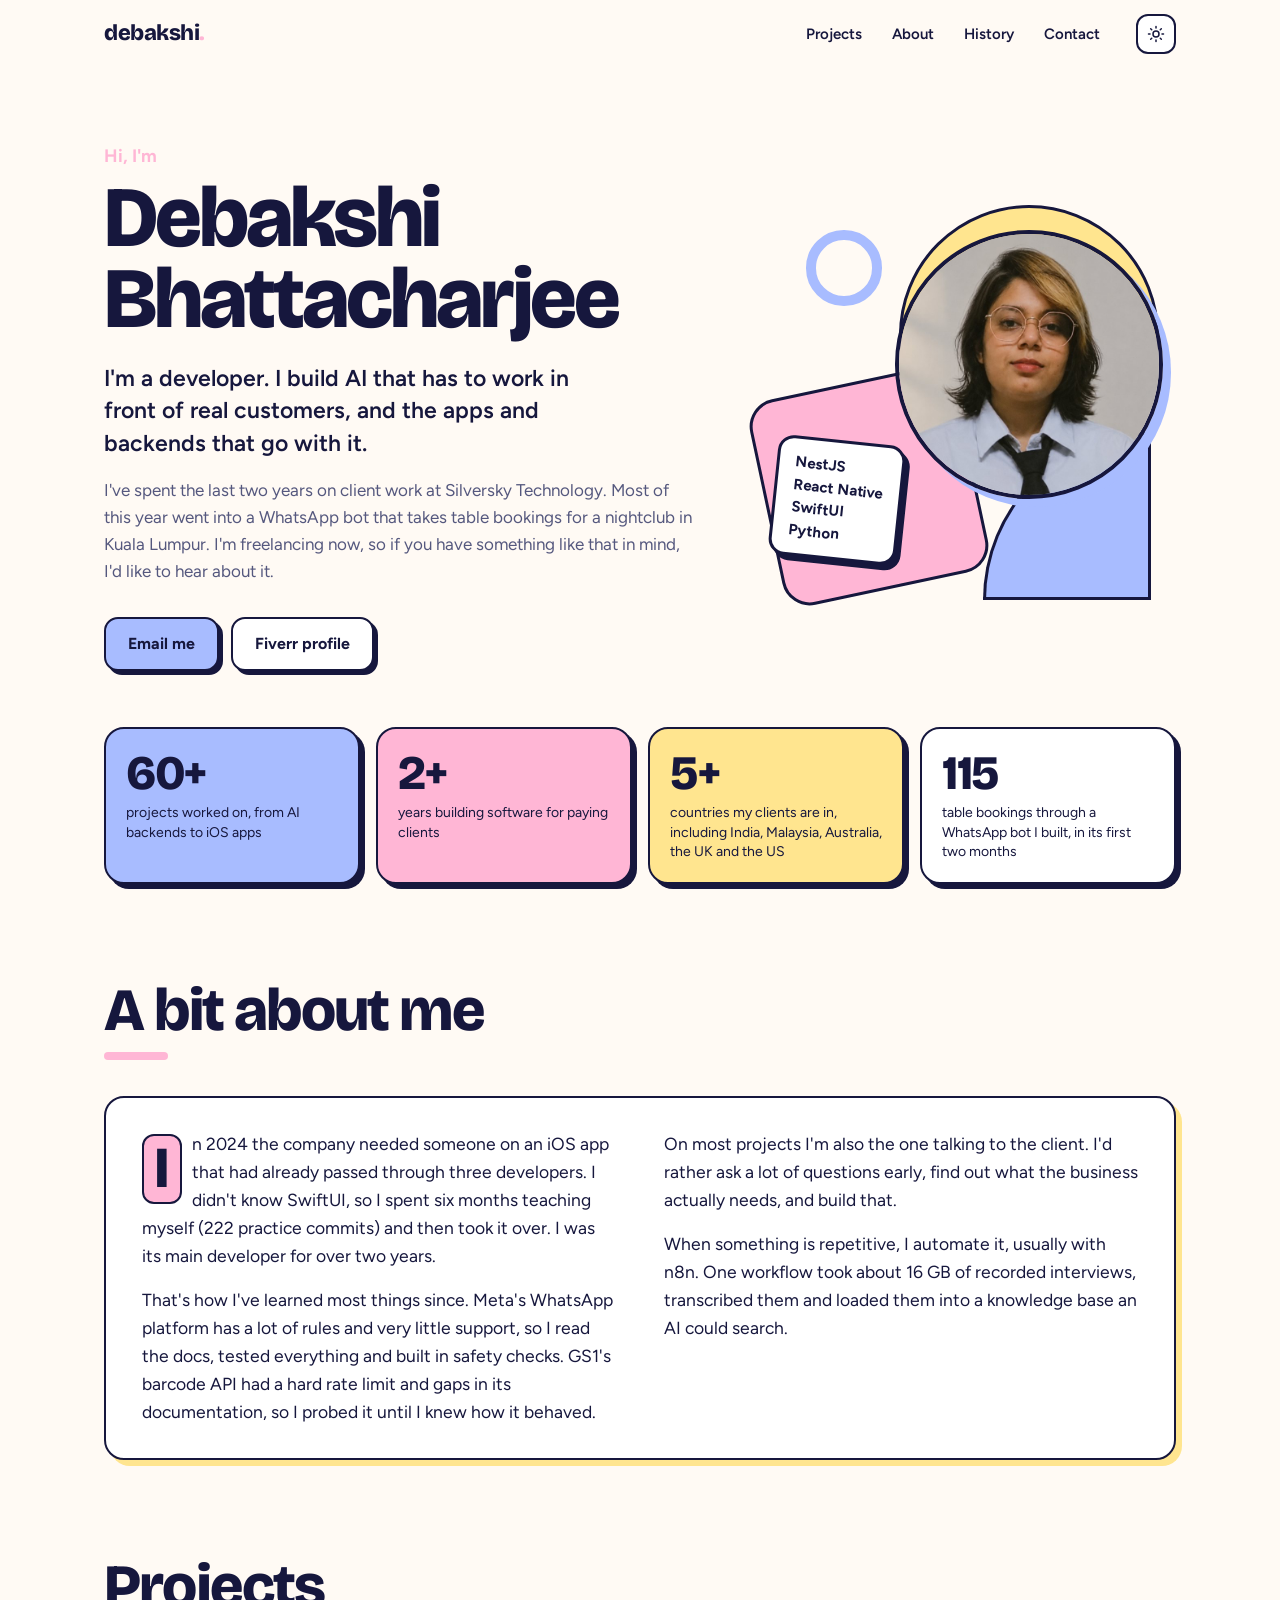
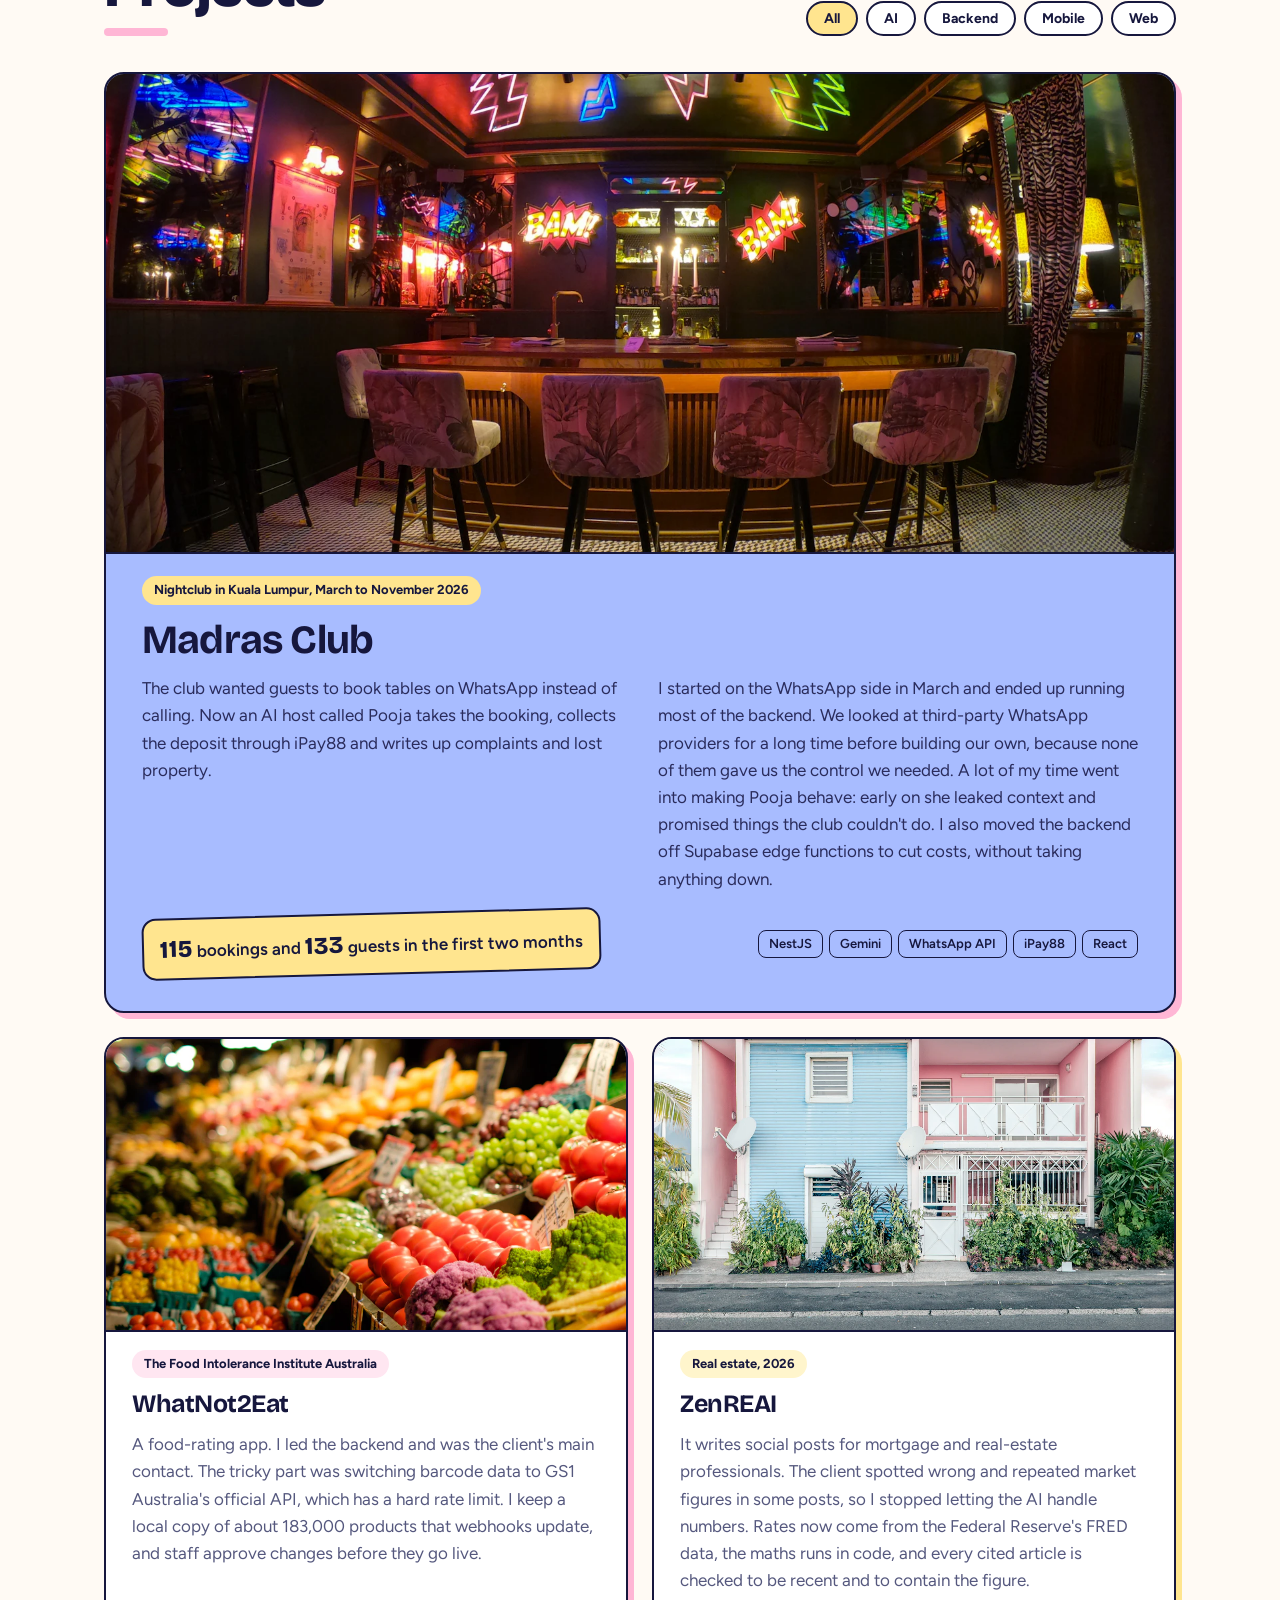
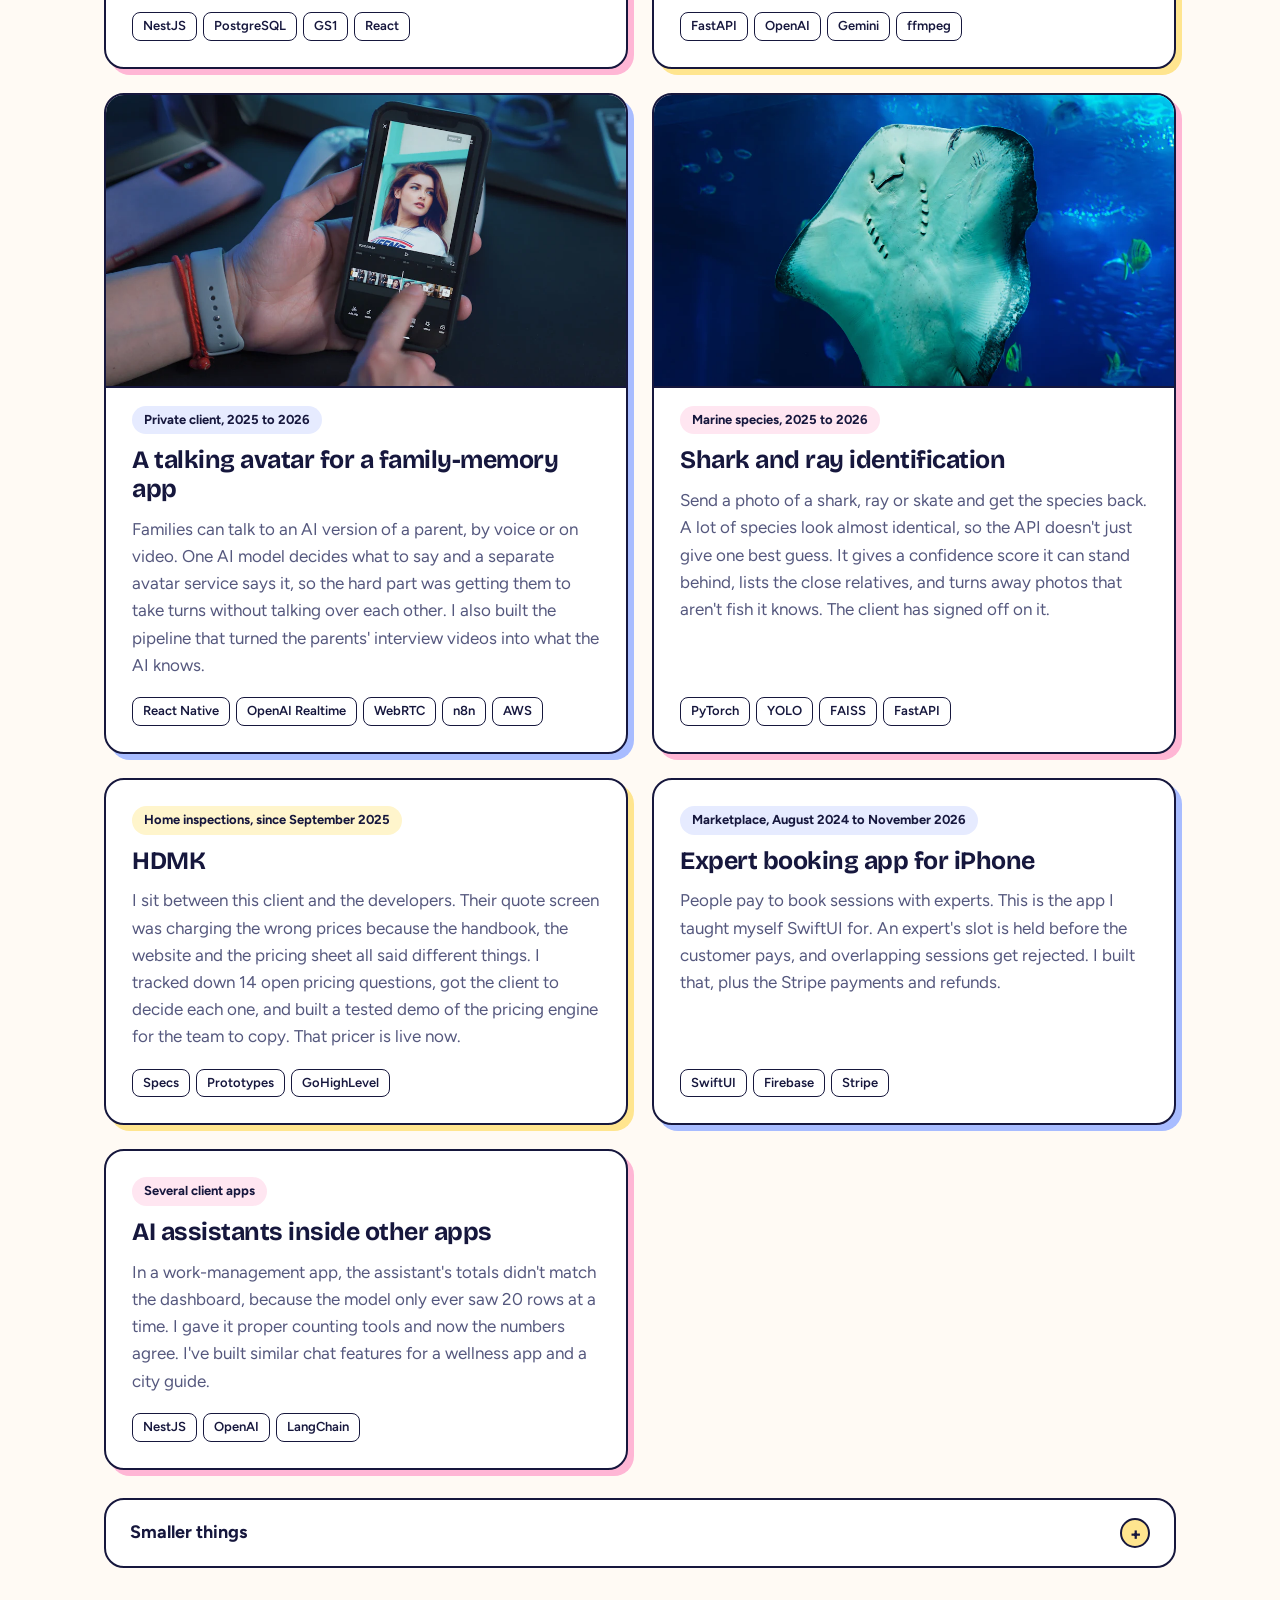
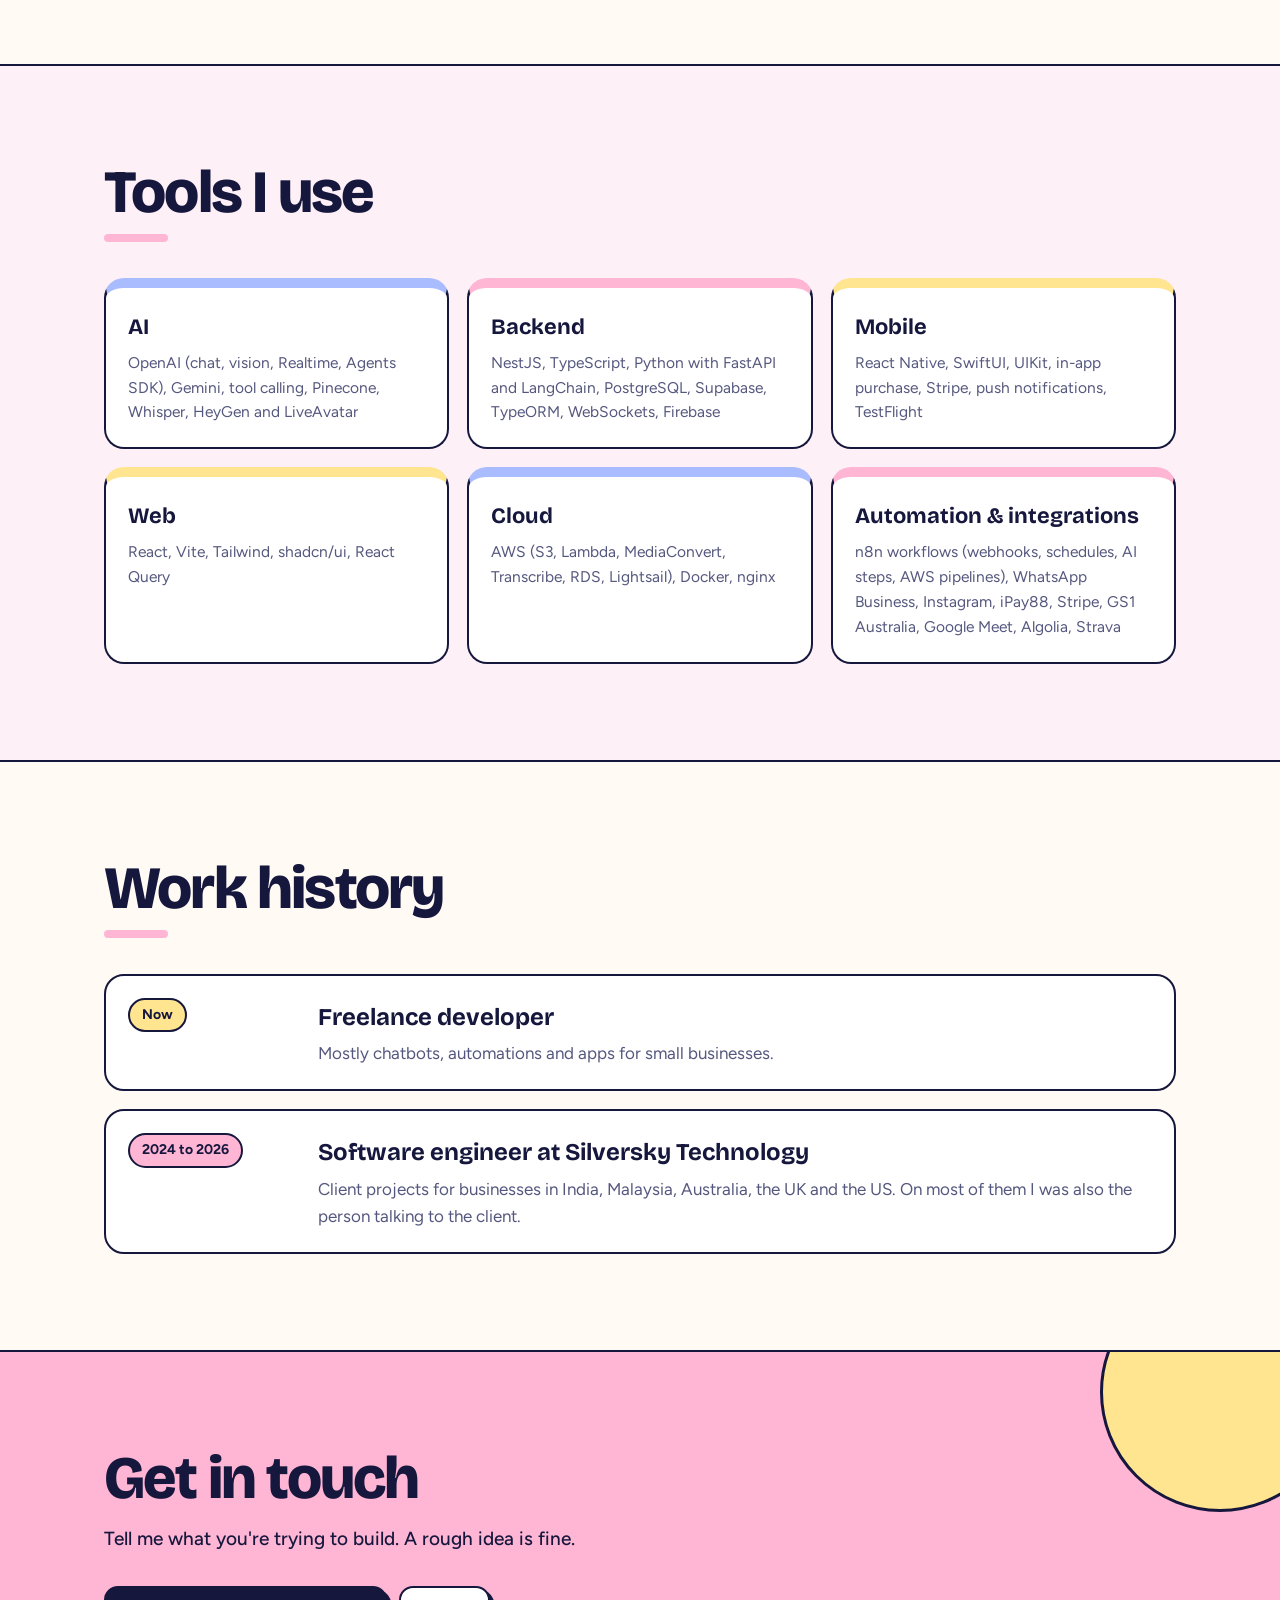
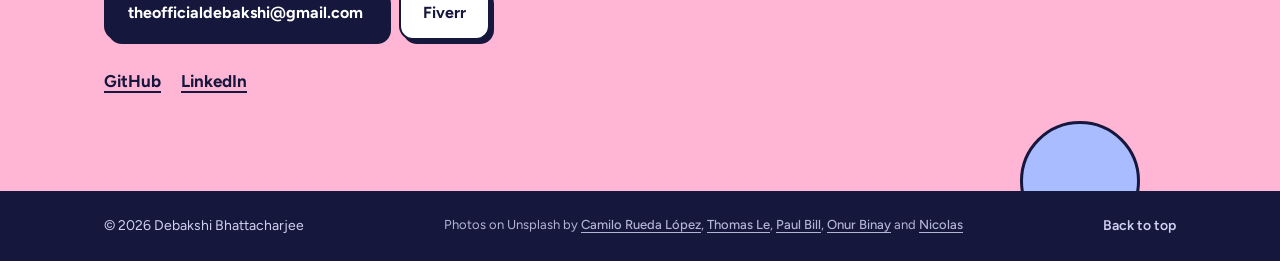
==== index.html @ 574ffa66 "60+ projects, 5+ countries, add Google Workspace migration Co-Authored-By: Claude Opus 5.5 <noreply@" ====
<!doctype html>
<html lang="en">
<head>
  <meta charset="utf-8">
  <meta name="viewport" content="width=device-width, initial-scale=1">
  <title>Debakshi Bhattacharjee</title>
  <meta name="description" content="Developer building AI that works in front of real customers, plus the apps and backends that go with it.">
  <meta property="og:title" content="Debakshi Bhattacharjee">
  <meta property="og:description" content="Developer building AI that works in front of real customers, plus the apps and backends that go with it.">
  <meta property="og:type" content="website">
  <meta name="theme-color" content="#fff8ec" media="(prefers-color-scheme: light)">
  <meta name="theme-color" content="#10122b" media="(prefers-color-scheme: dark)">
  <link rel="icon" href="favicon.svg" type="image/svg+xml">
  <link rel="icon" href="favicon-32.png" type="image/png" sizes="32x32">
  <link rel="apple-touch-icon" href="apple-touch-icon.png">
  <link rel="preconnect" href="https://fonts.googleapis.com">
  <link rel="preconnect" href="https://fonts.gstatic.com" crossorigin>
  <link href="https://fonts.googleapis.com/css2?family=Bricolage+Grotesque:opsz,wght@12..96,500..800&family=Figtree:wght@400;500;600;700&display=swap" rel="stylesheet">
  <link rel="stylesheet" href="style.css">
  <script>
    try { const t = localStorage.getItem('theme'); if (t) document.documentElement.dataset.theme = t; } catch (e) {}
  </script>
</head>
<body>
  <a class="skip" href="#main">Skip to content</a>

  <header class="nav">
    <div class="wrap nav-inner">
      <a class="brand" href="#top">debakshi</a>
      <nav aria-label="Primary">
        <ul class="nav-links">
          <li><a href="#projects">Projects</a></li>
          <li><a href="#about">About</a></li>
          <li><a href="#history">History</a></li>
          <li><a href="#contact">Contact</a></li>
        </ul>
      </nav>
      <button class="theme-toggle" type="button" aria-label="Switch light or dark mode">
        <svg class="i-sun" viewBox="0 0 24 24" aria-hidden="true"><circle cx="12" cy="12" r="4"/><path d="M12 2v2M12 20v2M4.9 4.9l1.4 1.4M17.7 17.7l1.4 1.4M2 12h2M20 12h2M4.9 19.1l1.4-1.4M17.7 6.3l1.4-1.4"/></svg>
        <svg class="i-moon" viewBox="0 0 24 24" aria-hidden="true"><path d="M20 14.5A8 8 0 1 1 9.5 4a6.5 6.5 0 0 0 10.5 10.5z"/></svg>
      </button>
    </div>
  </header>

  <main id="main">
    <section class="hero wrap" id="top">
      <div class="hero-text">
        <p class="hello">Hi, I'm</p>
        <h1>Debakshi Bhattacharjee</h1>
        <p class="role">
          I'm a developer. I build AI that has to work in front of real customers,
          and the apps and backends that go with it.
        </p>
        <p class="intro">
          I've spent the last two years on client work at Silversky Technology. Most of this year
          went into a WhatsApp bot that takes table bookings for a nightclub in Kuala Lumpur.
          I'm freelancing now, so if you have something like that in mind, I'd like to hear about it.
        </p>
        <div class="cta-row">
          <a class="btn btn-blue" href="mailto:theofficialdebakshi@gmail.com">Email me</a>
          <a class="btn btn-outline" href="https://www.fiverr.com/sellers/debakshib13" target="_blank" rel="noopener">Fiverr profile</a>
        </div>
      </div>

      <div class="hero-art">
        <span class="shape s-yellow" aria-hidden="true"></span>
        <span class="shape s-pink" aria-hidden="true"></span>
        <span class="shape s-blue" aria-hidden="true"></span>
        <span class="shape s-ring" aria-hidden="true"></span>
        <img class="me" src="images/me.jpg" width="640" height="640" alt="Debakshi Bhattacharjee" onerror="this.remove()">
        <span class="sticker" aria-hidden="true">NestJS<br>React Native<br>SwiftUI<br>Python</span>
      </div>
    </section>

    <section class="wrap" aria-label="At a glance">
      <ul class="stats">
        <li class="stat c-blue"><strong>60+</strong><span>projects worked on, from AI backends to iOS apps</span></li>
        <li class="stat c-pink"><strong>2+</strong><span>years building software for paying clients</span></li>
        <li class="stat c-yellow"><strong>5+</strong><span>countries my clients are in, including India, Malaysia, Australia, the UK and the US</span></li>
        <li class="stat c-white"><strong>115</strong><span>table bookings through a WhatsApp bot I built, in its first two months</span></li>
      </ul>
    </section>

    <section class="section about" id="about" aria-labelledby="about-title">
      <div class="wrap">
        <div class="section-head"><h2 id="about-title">A bit about me</h2></div>
        <div class="about-card">
          <p>
            In 2024 the company needed someone on an iOS app that had already passed through three
            developers. I didn't know SwiftUI, so I spent six months teaching myself (222 practice
            commits) and then took it over. I was its main developer for over two years.
          </p>
          <p>
            That's how I've learned most things since. Meta's WhatsApp platform has a lot of rules and
            very little support, so I read the docs, tested everything and built in safety checks.
            GS1's barcode API had a hard rate limit and gaps in its documentation, so I probed it until
            I knew how it behaved.
          </p>
          <p>
            On most projects I'm also the one talking to the client. I'd rather ask a lot of questions
            early, find out what the business actually needs, and build that.
          </p>
          <p>
            When something is repetitive, I automate it, usually with n8n. One workflow took about 16 GB
            of recorded interviews, transcribed them and loaded them into a knowledge base an AI could search.
          </p>
        </div>
      </div>
    </section>

    <section class="section" id="projects" aria-labelledby="projects-title">
      <div class="wrap">
        <div class="section-head">
          <h2 id="projects-title">Projects</h2>
          <div class="filters" role="group" aria-label="Filter projects">
            <button type="button" class="chip is-active" data-filter="all" aria-pressed="true">All</button>
            <button type="button" class="chip" data-filter="ai" aria-pressed="false">AI</button>
            <button type="button" class="chip" data-filter="backend" aria-pressed="false">Backend</button>
            <button type="button" class="chip" data-filter="mobile" aria-pressed="false">Mobile</button>
            <button type="button" class="chip" data-filter="web" aria-pressed="false">Web</button>
          </div>
        </div>

        <div class="cases">
          <article class="case case-feature" data-tags="ai backend web">
            <img class="case-img" src="images/madras-bar.webp" width="1600" height="720" loading="lazy" alt="A bar lit with pink, blue and yellow neon lightning bolts">
            <p class="case-meta">Nightclub in Kuala Lumpur, March to November 2026</p>
            <h3>Madras Club</h3>
            <div class="case-body">
              <p>
                The club wanted guests to book tables on WhatsApp instead of calling. Now an AI host called
                Pooja takes the booking, collects the deposit through iPay88 and writes up complaints and
                lost property.
              </p>
              <p>
                I started on the WhatsApp side in March and ended up running most of the backend. We looked
                at third-party WhatsApp providers for a long time before building our own, because none of
                them gave us the control we needed. A lot of my time went into making Pooja behave: early on
                she leaked context and promised things the club couldn't do. I also moved the backend off
                Supabase edge functions to cut costs, without taking anything down.
              </p>
            </div>
            <div class="case-foot">
              <p class="outcome"><b>115</b> bookings and <b>133</b> guests in the first two months</p>
              <ul class="tags"><li>NestJS</li><li>Gemini</li><li>WhatsApp API</li><li>iPay88</li><li>React</li></ul>
            </div>
          </article>

          <article class="case c-pink" data-tags="backend web">
            <img class="case-img" src="images/whatnot2eat-produce.webp" width="1000" height="560" loading="lazy" alt="Fresh fruit and vegetables stacked in a supermarket aisle">
            <p class="case-meta">The Food Intolerance Institute Australia</p>
            <h3>WhatNot2Eat</h3>
            <p class="case-summary">
              A food-rating app. I led the backend and was the client's main contact. The tricky part was
              switching barcode data to GS1 Australia's official API, which has a hard rate limit. I keep a
              local copy of about 183,000 products that webhooks update, and staff approve changes before
              they go live.
            </p>
            <ul class="tags"><li>NestJS</li><li>PostgreSQL</li><li>GS1</li><li>React</li></ul>
          </article>

          <article class="case c-yellow" data-tags="ai backend">
            <img class="case-img" src="images/zenreai-house.webp" width="1000" height="560" loading="lazy" alt="A pink and blue two-storey house">
            <p class="case-meta">Real estate, 2026</p>
            <h3>ZenREAI</h3>
            <p class="case-summary">
              It writes social posts for mortgage and real-estate professionals. The client spotted wrong
              and repeated market figures in some posts, so I stopped letting the AI handle numbers. Rates
              now come from the Federal Reserve's FRED data, the maths runs in code, and every cited article
              is checked to be recent and to contain the figure.
            </p>
            <ul class="tags"><li>FastAPI</li><li>OpenAI</li><li>Gemini</li><li>ffmpeg</li></ul>
          </article>

          <article class="case c-blue" data-tags="ai mobile backend">
            <img class="case-img" src="images/avatar-phone.webp" width="1000" height="560" loading="lazy" alt="A hand holding a phone with a woman's face filling the screen">
            <p class="case-meta">Private client, 2025 to 2026</p>
            <h3>A talking avatar for a family-memory app</h3>
            <p class="case-summary">
              Families can talk to an AI version of a parent, by voice or on video. One AI model decides what
              to say and a separate avatar service says it, so the hard part was getting them to take turns
              without talking over each other. I also built the pipeline that turned the parents' interview
              videos into what the AI knows.
            </p>
            <ul class="tags"><li>React Native</li><li>OpenAI Realtime</li><li>WebRTC</li><li>n8n</li><li>AWS</li></ul>
          </article>

          <article class="case c-pink" data-tags="ai backend">
            <img class="case-img" src="images/fish-ray.webp" width="1000" height="560" loading="lazy" alt="An eagle ray gliding through deep blue water">
            <p class="case-meta">Marine species, 2025 to 2026</p>
            <h3>Shark and ray identification</h3>
            <p class="case-summary">
              Send a photo of a shark, ray or skate and get the species back. A lot of species look almost
              identical, so the API doesn't just give one best guess. It gives a confidence score it can
              stand behind, lists the close relatives, and turns away photos that aren't fish it knows.
              The client has signed off on it.
            </p>
            <ul class="tags"><li>PyTorch</li><li>YOLO</li><li>FAISS</li><li>FastAPI</li></ul>
          </article>

          <article class="case c-yellow" data-tags="web">
            <p class="case-meta">Home inspections, since September 2025</p>
            <h3>HDMK</h3>
            <p class="case-summary">
              I sit between this client and the developers. Their quote screen was charging the wrong prices
              because the handbook, the website and the pricing sheet all said different things. I tracked
              down 14 open pricing questions, got the client to decide each one, and built a tested demo of
              the pricing engine for the team to copy. That pricer is live now.
            </p>
            <ul class="tags"><li>Specs</li><li>Prototypes</li><li>GoHighLevel</li></ul>
          </article>

          <article class="case c-blue" data-tags="mobile">
            <p class="case-meta">Marketplace, August 2024 to November 2026</p>
            <h3>Expert booking app for iPhone</h3>
            <p class="case-summary">
              People pay to book sessions with experts. This is the app I taught myself SwiftUI for. An
              expert's slot is held before the customer pays, and overlapping sessions get rejected. I
              built that, plus the Stripe payments and refunds.
            </p>
            <ul class="tags"><li>SwiftUI</li><li>Firebase</li><li>Stripe</li></ul>
          </article>

          <article class="case c-pink" data-tags="ai backend">
            <p class="case-meta">Several client apps</p>
            <h3>AI assistants inside other apps</h3>
            <p class="case-summary">
              In a work-management app, the assistant's totals didn't match the dashboard, because the model
              only ever saw 20 rows at a time. I gave it proper counting tools and now the numbers agree. I've
              built similar chat features for a wellness app and a city guide.
            </p>
            <ul class="tags"><li>NestJS</li><li>OpenAI</li><li>LangChain</li></ul>
          </article>
        </div>

        <details class="more">
          <summary>Smaller things</summary>
          <ul class="more-list">
            <li><b>An event app in two weeks.</b> It generates AI portraits of visitors and keeps working when the internet drops.</li>
            <li><b>A Google Workspace migration.</b> Moved a company's email, Drive files and accounts over to Google Workspace.</li>
            <li><b>A visitor check-in kiosk.</b> A tablet app I built on my own.</li>
            <li><b>A site photo log</b> that turns photos into PDF reports.</li>
            <li><b>Keeping live apps healthy:</b> Android upgrades, iOS releases, iPad support.</li>
            <li><b>A reel-making workflow</b> in Claude Code, so the marketing team can cut videos without an editor.</li>
            <li><b>Side experiments:</b> snore detection on a phone, and logging in with WhatsApp.</li>
          </ul>
        </details>
      </div>
    </section>

    <section class="section section-tint" id="tools" aria-labelledby="tools-title">
      <div class="wrap">
        <div class="section-head"><h2 id="tools-title">Tools I use</h2></div>
        <div class="skills">
          <div class="skill c-blue"><h3>AI</h3><p>OpenAI (chat, vision, Realtime, Agents SDK), Gemini, tool calling, Pinecone, Whisper, HeyGen and LiveAvatar</p></div>
          <div class="skill c-pink"><h3>Backend</h3><p>NestJS, TypeScript, Python with FastAPI and LangChain, PostgreSQL, Supabase, TypeORM, WebSockets, Firebase</p></div>
          <div class="skill c-yellow"><h3>Mobile</h3><p>React Native, SwiftUI, UIKit, in-app purchase, Stripe, push notifications, TestFlight</p></div>
          <div class="skill c-yellow"><h3>Web</h3><p>React, Vite, Tailwind, shadcn/ui, React Query</p></div>
          <div class="skill c-blue"><h3>Cloud</h3><p>AWS (S3, Lambda, MediaConvert, Transcribe, RDS, Lightsail), Docker, nginx</p></div>
          <div class="skill c-pink"><h3>Automation &amp; integrations</h3><p>n8n workflows (webhooks, schedules, AI steps, AWS pipelines), WhatsApp Business, Instagram, iPay88, Stripe, GS1 Australia, Google Meet, Algolia, Strava</p></div>
        </div>
      </div>
    </section>

    <section class="section" id="history" aria-labelledby="history-title">
      <div class="wrap">
        <div class="section-head"><h2 id="history-title">Work history</h2></div>
        <ol class="timeline">
          <li>
            <span class="tl-when">Now</span>
            <div>
              <h3>Freelance developer</h3>
              <p>Mostly chatbots, automations and apps for small businesses.</p>
            </div>
          </li>
          <li>
            <span class="tl-when">2024 to 2026</span>
            <div>
              <h3>Software engineer at Silversky Technology</h3>
              <p>Client projects for businesses in India, Malaysia, Australia, the UK and the US. On most of them I was also the person talking to the client.</p>
            </div>
          </li>
        </ol>
      </div>
    </section>

    <section class="contact" id="contact" aria-labelledby="contact-title">
      <div class="wrap contact-inner">
        <h2 id="contact-title">Get in touch</h2>
        <p>Tell me what you're trying to build. A rough idea is fine.</p>
        <div class="cta-row">
          <a class="btn btn-ink" href="mailto:theofficialdebakshi@gmail.com">theofficialdebakshi@gmail.com</a>
          <a class="btn btn-outline" href="https://www.fiverr.com/sellers/debakshib13" target="_blank" rel="noopener">Fiverr</a>
        </div>
        <ul class="socials">
          <li><a href="https://github.com/debab1ee" target="_blank" rel="noopener">GitHub</a></li>
          <li><a href="https://www.linkedin.com/in/debakshibhattacharjee/" target="_blank" rel="noopener">LinkedIn</a></li>
        </ul>
      </div>
    </section>
  </main>

  <footer class="footer">
    <div class="wrap footer-inner">
      <span>© <span id="year">2026</span> Debakshi Bhattacharjee</span>
      <span class="credits">Photos on Unsplash by
        <a href="https://unsplash.com/photos/VivdSIjrb4w" target="_blank" rel="noopener">Camilo Rueda López</a>,
        <a href="https://unsplash.com/photos/pRJhn4MbsMM" target="_blank" rel="noopener">Thomas Le</a>,
        <a href="https://unsplash.com/photos/w0xNq-jWl6k" target="_blank" rel="noopener">Paul Bill</a>,
        <a href="https://unsplash.com/photos/AK67v81mZaA" target="_blank" rel="noopener">Onur Binay</a> and
        <a href="https://unsplash.com/photos/vMMgHSGZUXA" target="_blank" rel="noopener">Nicolas</a></span>
      <a href="#top">Back to top</a>
    </div>
  </footer>

  <script src="script.js"></script>
</body>
</html>
---- style.css ----
/* ---------- Colours ---------- */
:root {
  --bg: #fffaf4;
  --bg-tint: #fdf0f6;
  --surface: #ffffff;
  --ink: #16173d;
  --muted: #55587e;
  --line: #16173d;
  --blue: #a8bcff;
  --blue-ink: #ffffff;
  --pink: #ffb6d5;
  --pink-soft: #ffe6f1;
  --yellow: #ffe58f;
  --yellow-soft: #fff5cc;
  --blue-soft: #e6ebff;
  --shadow: #16173d;

  --display: "Bricolage Grotesque", "Arial Black", system-ui, sans-serif;
  --body: "Figtree", system-ui, -apple-system, "Segoe UI", sans-serif;
  --radius: 20px;
  --wrap: 1120px;
  color-scheme: light;
}

@media (prefers-color-scheme: dark) {
  :root:not([data-theme="light"]) {
    --bg: #10122b;
    --bg-tint: #171a3d;
    --surface: #1b1e45;
    --ink: #f5f2ff;
    --muted: #b3b5d6;
    --line: #f5f2ff;
    --blue: #a9bbff;
    --pink: #ffb8d6;
    --pink-soft: #3d2147;
    --yellow: #ffe69a;
    --yellow-soft: #3a3420;
    --blue-soft: #232a66;
    --shadow: #000000;
    color-scheme: dark;
  }
}
:root[data-theme="dark"] {
  --bg: #10122b;
  --bg-tint: #171a3d;
  --surface: #1b1e45;
  --ink: #f5f2ff;
  --muted: #b3b5d6;
  --line: #f5f2ff;
  --blue: #a9bbff;
  --pink: #ffb8d6;
  --pink-soft: #3d2147;
  --yellow: #ffe69a;
  --yellow-soft: #3a3420;
  --blue-soft: #232a66;
  --shadow: #000000;
  color-scheme: dark;
}

/* ---------- Base ---------- */
*, *::before, *::after { box-sizing: border-box; }
html { scroll-behavior: smooth; scroll-padding-top: 84px; }
@media (prefers-reduced-motion: reduce) { html { scroll-behavior: auto; } }
body {
  margin: 0; background: var(--bg); color: var(--ink);
  font-family: var(--body); font-size: 17px; line-height: 1.6;
  -webkit-font-smoothing: antialiased; overflow-x: hidden;
}
a { color: inherit; }
h1, h2, h3, p { margin: 0; }
ul, ol { margin: 0; padding: 0; list-style: none; }
:focus-visible { outline: 3px solid #4a5bd4; outline-offset: 3px; border-radius: 6px; }

.wrap { width: 100%; max-width: var(--wrap); margin: 0 auto; padding: 0 24px; }
@media (max-width: 600px) { .wrap { padding: 0 16px; } }

.skip { position: absolute; left: -9999px; }
.skip:focus { left: 16px; top: 16px; z-index: 100; background: var(--ink); color: var(--bg); padding: 8px 12px; border-radius: 8px; }

/* ---------- Nav ---------- */
.nav {
  position: sticky; top: 0; z-index: 50;
  background: color-mix(in srgb, var(--bg) 88%, transparent);
  backdrop-filter: blur(10px); -webkit-backdrop-filter: blur(10px);
  border-bottom: 2px solid transparent; transition: border-color .2s;
}
.nav.is-scrolled { border-bottom-color: var(--line); }
.nav-inner { display: flex; align-items: center; gap: 24px; height: 68px; }
.brand {
  font-family: var(--display); font-weight: 800; font-size: 22px; text-decoration: none;
  letter-spacing: -0.02em;
}
.brand::after { content: "."; color: var(--pink); }
.nav nav { margin-left: auto; }
.nav-links { display: flex; gap: 6px; }
.nav-links a {
  display: block; padding: 6px 12px; border-radius: 999px; text-decoration: none;
  font-weight: 600; font-size: 15px; transition: background .15s;
}
.nav-links a:hover { background: var(--yellow); color: #16173d; }
.theme-toggle {
  width: 40px; height: 40px; border-radius: 12px; border: 2px solid var(--line);
  background: var(--surface); color: var(--ink); cursor: pointer; display: grid; place-items: center;
}
.theme-toggle svg { width: 18px; height: 18px; fill: none; stroke: currentColor; stroke-width: 2; stroke-linecap: round; }
.i-moon { display: none; }
:root[data-theme="dark"] .i-sun { display: none; }
:root[data-theme="dark"] .i-moon { display: block; }
@media (prefers-color-scheme: dark) {
  :root:not([data-theme="light"]) .i-sun { display: none; }
  :root:not([data-theme="light"]) .i-moon { display: block; }
}
@media (max-width: 640px) {
  .nav-links li:nth-child(2), .nav-links li:nth-child(3) { display: none; }
}

/* ---------- Buttons ---------- */
.cta-row { display: flex; flex-wrap: wrap; gap: 12px; margin-top: 32px; }
.btn {
  display: inline-flex; align-items: center; padding: 12px 22px; border-radius: 14px;
  border: 2px solid var(--line); text-decoration: none; font-weight: 700; font-size: 16px;
  box-shadow: 4px 4px 0 var(--shadow); transition: transform .12s, box-shadow .12s;
  max-width: 100%; overflow-wrap: anywhere;
}
.btn:hover { transform: translate(-2px, -2px); box-shadow: 6px 6px 0 var(--shadow); }
.btn:active { transform: translate(2px, 2px); box-shadow: 1px 1px 0 var(--shadow); }
.btn-blue { background: var(--blue); color: #16173d; }
.btn-outline { background: var(--surface); color: var(--ink); }
.btn-ink { background: #16173d; color: #fff; border-color: #16173d; }

/* ---------- Hero ---------- */
.hero {
  display: grid; grid-template-columns: 1.35fr 1fr; gap: 40px; align-items: center;
  padding-top: 72px; padding-bottom: 56px;
}
.hello { font-weight: 700; font-size: 18px; color: var(--pink); margin-bottom: 6px; }
.hero h1 {
  font-family: var(--display); font-weight: 800; letter-spacing: -0.035em;
  font-size: clamp(44px, 7vw, 86px); line-height: 0.95;
}
.role { margin-top: 22px; font-size: clamp(19px, 2vw, 23px); font-weight: 600; line-height: 1.4; max-width: 34ch; }
.intro { margin-top: 18px; color: var(--muted); max-width: 58ch; }

.hero-art { position: relative; aspect-ratio: 1; max-width: 420px; width: 100%; justify-self: end; }
.shape { position: absolute; border: 3px solid var(--line); }
.s-yellow { width: 62%; aspect-ratio: 1; border-radius: 50%; background: var(--yellow); top: 2%; right: 4%; }
.s-pink { width: 50%; aspect-ratio: 1; border-radius: 28px; background: var(--pink); bottom: 6%; left: 2%; transform: rotate(-12deg); }
.s-blue { width: 40%; aspect-ratio: 1; border-radius: 100% 0 0 0; background: var(--blue); bottom: 4%; right: 6%; }
.s-ring { width: 18%; aspect-ratio: 1; border-radius: 50%; border-width: 10px; border-color: var(--blue); top: 8%; left: 12%; }
.me {
  position: absolute; z-index: 1; width: 64%; height: auto; aspect-ratio: 1; object-fit: cover;
  top: 8%; right: 3%; border-radius: 50%; border: 4px solid var(--line);
  box-shadow: 8px 8px 0 var(--blue);
}
.me ~ .sticker { left: 4%; top: 58%; z-index: 2; }
.sticker {
  position: absolute; left: 30%; top: 40%; transform: rotate(6deg);
  background: var(--surface); border: 3px solid var(--line); border-radius: 16px;
  padding: 12px 16px; font-weight: 700; font-size: 15px; line-height: 1.5;
  box-shadow: 5px 5px 0 var(--shadow);
}
@media (max-width: 860px) {
  .hero { grid-template-columns: 1fr; padding-top: 40px; }
  .hero-art { max-width: 280px; justify-self: start; order: -1; }
  .sticker { font-size: 13px; }
}
@media (max-width: 480px) { .hero-art { max-width: 220px; } }

/* ---------- Stats ---------- */
.stats { display: grid; grid-template-columns: repeat(4, 1fr); gap: 16px; }
.stat {
  border: 2px solid var(--line); border-radius: var(--radius); padding: 20px;
  box-shadow: 5px 5px 0 var(--shadow); display: flex; flex-direction: column; gap: 6px;
}
.stat strong { font-family: var(--display); font-weight: 800; font-size: 48px; line-height: 1; letter-spacing: -0.03em; }
.stat span { font-size: 14px; line-height: 1.4; }
.stat.c-blue { background: var(--blue); color: #16173d; }
.stat.c-pink { background: var(--pink); color: #16173d; }
.stat.c-yellow { background: var(--yellow); color: #16173d; }
.stat.c-white { background: var(--surface); }
@media (max-width: 860px) { .stats { grid-template-columns: 1fr 1fr; } }
@media (max-width: 420px) { .stat strong { font-size: 38px; } .stat { padding: 16px; } }

/* ---------- Sections ---------- */
.section { padding: 96px 0; }
.section-tint { background: var(--bg-tint); border-top: 2px solid var(--line); border-bottom: 2px solid var(--line); }
.section-head { display: flex; flex-wrap: wrap; align-items: end; justify-content: space-between; gap: 16px 24px; margin-bottom: 36px; }
.section h2, .contact h2 {
  font-family: var(--display); font-weight: 800; letter-spacing: -0.03em;
  font-size: clamp(38px, 5vw, 60px); line-height: 1;
}
.section h2::after { content: ""; display: block; width: 64px; height: 8px; border-radius: 8px; background: var(--pink); margin-top: 12px; }

.filters { display: flex; flex-wrap: wrap; gap: 8px; }
.chip {
  font: 700 14px var(--body); padding: 7px 16px; border-radius: 999px; cursor: pointer;
  border: 2px solid var(--line); background: var(--surface); color: var(--ink); transition: background .15s;
}
.chip:hover { background: var(--yellow-soft); }
.chip.is-active { background: var(--yellow); color: #16173d; }

/* ---------- About ---------- */
.about { padding-bottom: 0; }
.about-card {
  background: var(--surface); border: 2px solid var(--line); border-radius: var(--radius);
  box-shadow: 6px 6px 0 var(--yellow); padding: 32px 36px;
  columns: 2; column-gap: 48px; font-size: 17.5px;
}
.about-card p { break-inside: avoid; margin-bottom: 16px; }
.about-card p:first-child::first-letter {
  float: left; font-family: var(--display); font-weight: 800; font-size: 58px; line-height: .9;
  margin: 4px 10px 0 0; color: #16173d; background: var(--pink); border: 2px solid var(--line);
  border-radius: 12px; padding: 6px 10px 8px;
}
@media (max-width: 860px) { .about-card { columns: 1; padding: 22px; } }

.case-body { display: grid; grid-template-columns: 1fr 1fr; gap: 12px 36px; max-width: none; }
.case-feature .case-body p { color: #2a2c5c; font-size: 17px; }
@media (max-width: 860px) { .case-body { grid-template-columns: 1fr; } }

/* ---------- Project cards ---------- */
.cases { display: grid; grid-template-columns: repeat(2, 1fr); gap: 24px; }
.case {
  --accent: var(--blue); --soft: var(--blue-soft);
  background: var(--surface); border: 2px solid var(--line); border-radius: var(--radius);
  padding: 26px; display: flex; flex-direction: column; gap: 12px;
  box-shadow: 6px 6px 0 var(--accent); transition: transform .15s, box-shadow .15s;
}
.case:hover { transform: translate(-2px, -2px); box-shadow: 8px 8px 0 var(--accent); }
.case[hidden] { display: none; }
.case.c-pink { --accent: var(--pink); --soft: var(--pink-soft); }
.case.c-yellow { --accent: var(--yellow); --soft: var(--yellow-soft); }
.case-img {
  display: block; width: calc(100% + 52px); max-width: none; height: auto; aspect-ratio: 16 / 9; object-fit: cover;
  margin: -26px -26px 6px; border-radius: 18px 18px 0 0; border-bottom: 2px solid var(--line);
}
.case-feature .case-img { width: calc(100% + 72px); margin: -36px -36px 10px; aspect-ratio: 20 / 9; }
@media (max-width: 860px) {
  .case-img, .case-feature .case-img { width: calc(100% + 44px); margin: -22px -22px 6px; aspect-ratio: 16 / 9; }
}
.case-meta {
  align-self: flex-start; font-size: 13px; font-weight: 700; padding: 4px 12px;
  border-radius: 999px; background: var(--soft);
}
.case h3 { font-family: var(--display); font-weight: 700; font-size: 25px; line-height: 1.15; letter-spacing: -0.02em; }
.case-summary { color: var(--muted); }
.case-points { display: grid; gap: 8px; font-size: 15.5px; }
.case-points li { position: relative; padding-left: 20px; }
.case-points li::before {
  content: ""; position: absolute; left: 0; top: .55em; width: 10px; height: 10px;
  border-radius: 3px; background: var(--accent); border: 1.5px solid var(--line);
}
.tags { display: flex; flex-wrap: wrap; gap: 6px; margin-top: auto; padding-top: 6px; }
.tags li { font-size: 13px; font-weight: 600; padding: 3px 10px; border-radius: 8px; border: 1.5px solid var(--line); }

.case-feature {
  grid-column: 1 / -1; padding: 36px; background: var(--blue); color: #16173d;
  --accent: var(--pink); border-color: var(--line);
}
.case-feature .case-meta { background: var(--yellow); color: #16173d; }
.case-feature h3 { font-size: clamp(28px, 3.4vw, 40px); max-width: 24ch; }
.case-feature .case-summary { color: #2a2c5c; max-width: 70ch; font-size: 18px; }
.case-feature .case-points { grid-template-columns: 1fr 1fr; gap: 12px 36px; font-size: 16px; }
.case-feature .case-points li::before { background: var(--yellow); border-color: #16173d; }
.case-feature .tags li { border-color: #16173d; }
.case-foot { display: flex; flex-wrap: wrap; align-items: center; justify-content: space-between; gap: 16px; margin-top: 8px; }
.case-foot .tags { margin-top: 0; padding-top: 0; }
.outcome {
  background: var(--yellow); color: #16173d; font-weight: 600; padding: 10px 16px;
  border: 2px solid #16173d; border-radius: 14px; transform: rotate(-1.5deg);
}
.outcome b { font-family: var(--display); font-size: 24px; font-weight: 800; }
@media (max-width: 860px) {
  .cases { grid-template-columns: 1fr; }
  .case-feature .case-points { grid-template-columns: 1fr; }
  .case, .case-feature { padding: 22px; }
}

.more {
  margin-top: 28px; border: 2px solid var(--line); border-radius: var(--radius);
  background: var(--surface); padding: 0 24px;
}
.more summary {
  cursor: pointer; padding: 18px 0; font-weight: 700; font-size: 18px; list-style: none;
  display: flex; justify-content: space-between; align-items: center;
}
.more summary::-webkit-details-marker { display: none; }
.more summary::after {
  content: "+"; display: grid; place-items: center; width: 30px; height: 30px; border-radius: 50%;
  background: var(--yellow); color: #16173d; border: 2px solid var(--line); font-weight: 800;
}
.more[open] summary::after { content: "–"; background: var(--pink); }
.more-list { display: grid; grid-template-columns: 1fr 1fr; gap: 12px 32px; padding-bottom: 24px; color: var(--muted); font-size: 15.5px; }
.more-list b { color: var(--ink); }
@media (max-width: 860px) { .more-list { grid-template-columns: 1fr; } .more { padding: 0 16px; } }

/* ---------- Tools ---------- */
.skills { display: grid; grid-template-columns: repeat(3, 1fr); gap: 18px; }
.skill {
  background: var(--surface); border: 2px solid var(--line); border-radius: var(--radius);
  padding: 22px; border-top-width: 10px;
}
.skill.c-blue { border-top-color: var(--blue); }
.skill.c-pink { border-top-color: var(--pink); }
.skill.c-yellow { border-top-color: var(--yellow); }
.skill h3 { font-family: var(--display); font-weight: 700; font-size: 22px; margin-bottom: 6px; }
.skill p { color: var(--muted); font-size: 15.5px; }
@media (max-width: 860px) { .skills { grid-template-columns: 1fr 1fr; } }
@media (max-width: 560px) { .skills { grid-template-columns: 1fr; } }

/* ---------- History ---------- */
.timeline { display: grid; gap: 18px; }
.timeline li {
  display: grid; grid-template-columns: 170px 1fr; gap: 20px; align-items: start;
  padding: 22px; border: 2px solid var(--line); border-radius: var(--radius); background: var(--surface);
}
.tl-when {
  justify-self: start; font-weight: 700; font-size: 14px; padding: 4px 12px; border-radius: 999px;
  background: var(--yellow); color: #16173d; border: 2px solid #16173d;
}
.timeline li:nth-child(2) .tl-when { background: var(--pink); }
.timeline h3 { font-family: var(--display); font-weight: 700; font-size: 24px; margin-bottom: 4px; }
.timeline p { color: var(--muted); }
@media (max-width: 640px) { .timeline li { grid-template-columns: 1fr; gap: 10px; } }

/* ---------- Contact ---------- */
.contact { background: var(--pink); color: #16173d; padding: 96px 0; border-top: 2px solid var(--line); position: relative; overflow: hidden; }
.contact::before, .contact::after { content: ""; position: absolute; border: 3px solid #16173d; border-radius: 50%; }
.contact::before { width: 240px; height: 240px; background: var(--yellow); right: -60px; top: -80px; }
.contact::after { width: 120px; height: 120px; background: var(--blue); right: 140px; bottom: -50px; }
.contact-inner { position: relative; z-index: 1; }
.contact h2 { max-width: 12ch; }
.contact p { margin-top: 16px; font-size: 19px; font-weight: 500; max-width: 46ch; }
.contact .btn { box-shadow: 4px 4px 0 #16173d; border-color: #16173d; }
.contact .btn-outline { background: #fff; color: #16173d; }
.socials { display: flex; gap: 20px; margin-top: 28px; font-weight: 700; }
.socials a { text-decoration-thickness: 2px; text-underline-offset: 4px; }
.socials a:hover { text-decoration-thickness: 4px; }
@media (max-width: 640px) { .contact::before { width: 150px; height: 150px; right: -50px; top: -60px; } .contact::after { display: none; } }

/* ---------- Footer ---------- */
.footer { padding: 24px 0; font-size: 14px; background: #16173d; color: #cfd1f0; }
.footer-inner { display: flex; justify-content: space-between; gap: 16px; flex-wrap: wrap; }
.footer a { text-decoration: none; font-weight: 600; }
.credits { font-size: 13px; opacity: .85; }
.credits a { font-weight: 500; text-decoration: underline; text-underline-offset: 3px; }
.footer a:hover { color: var(--yellow); }
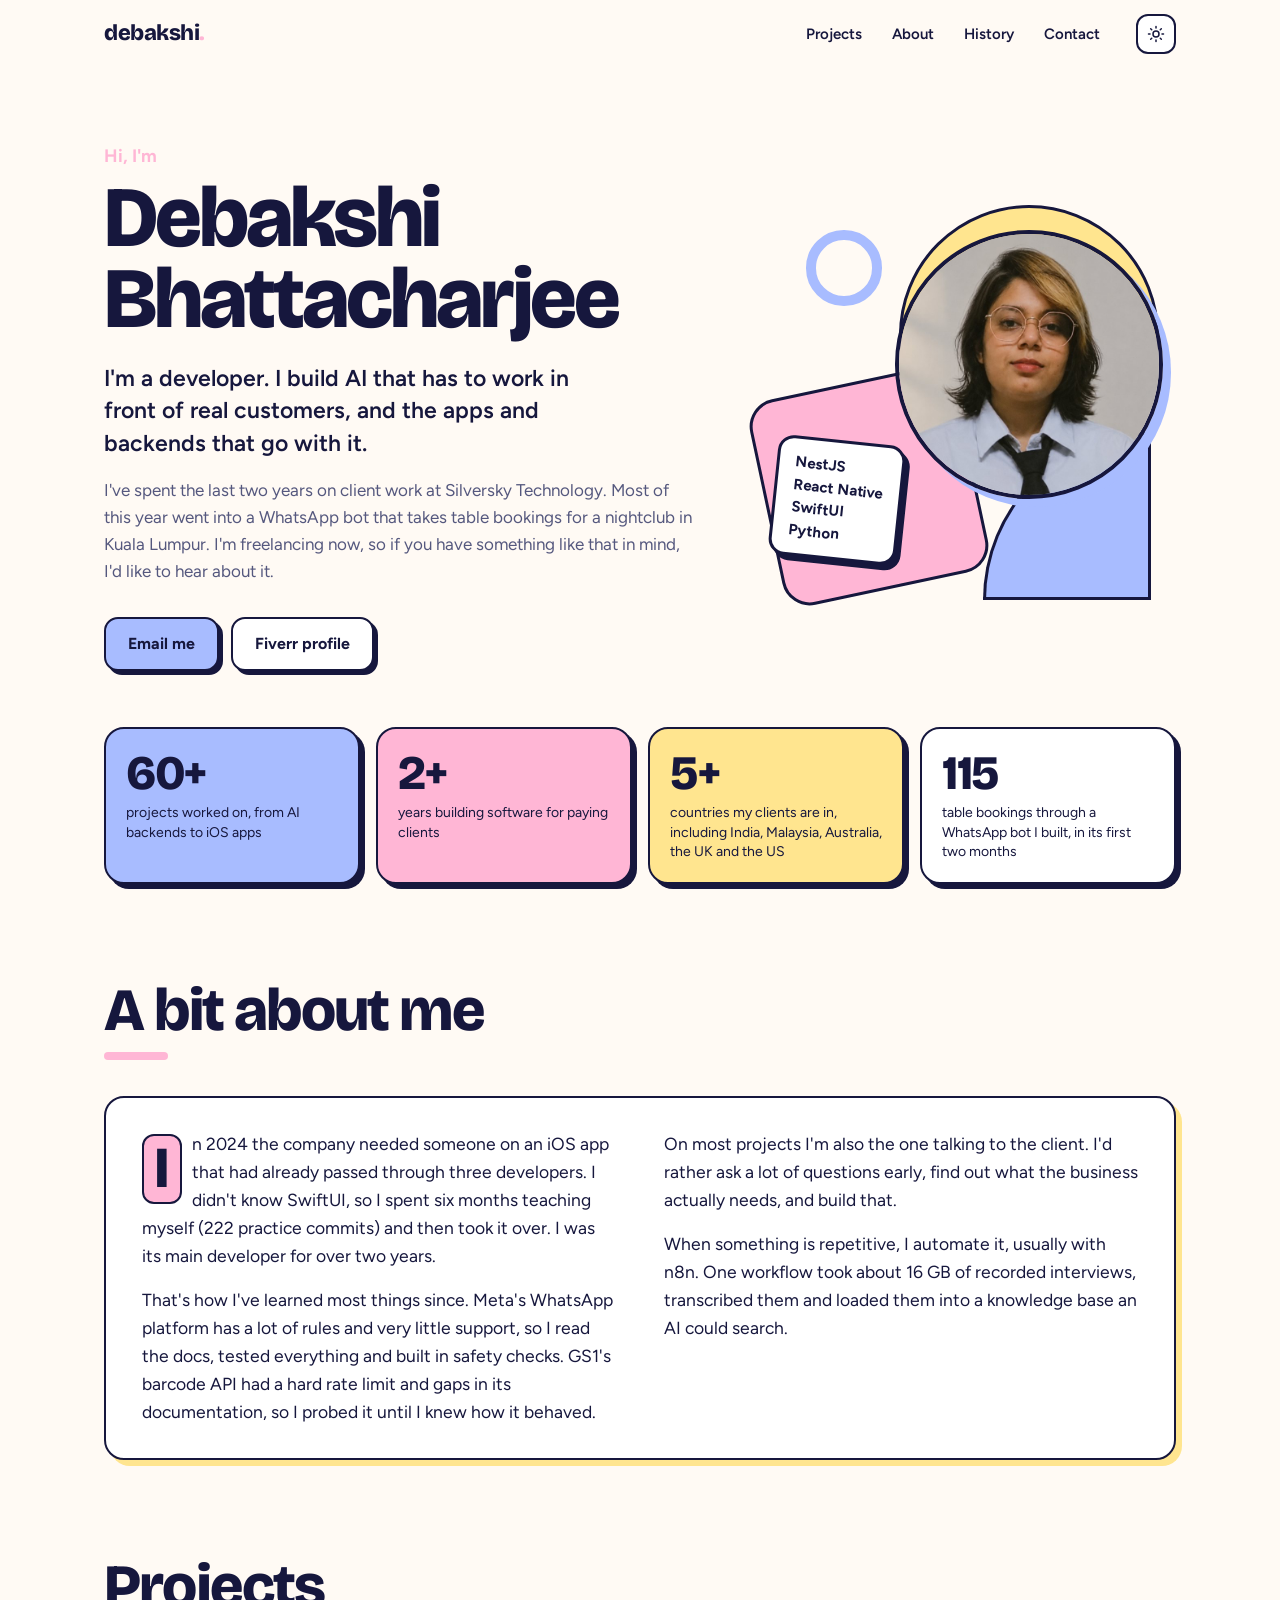
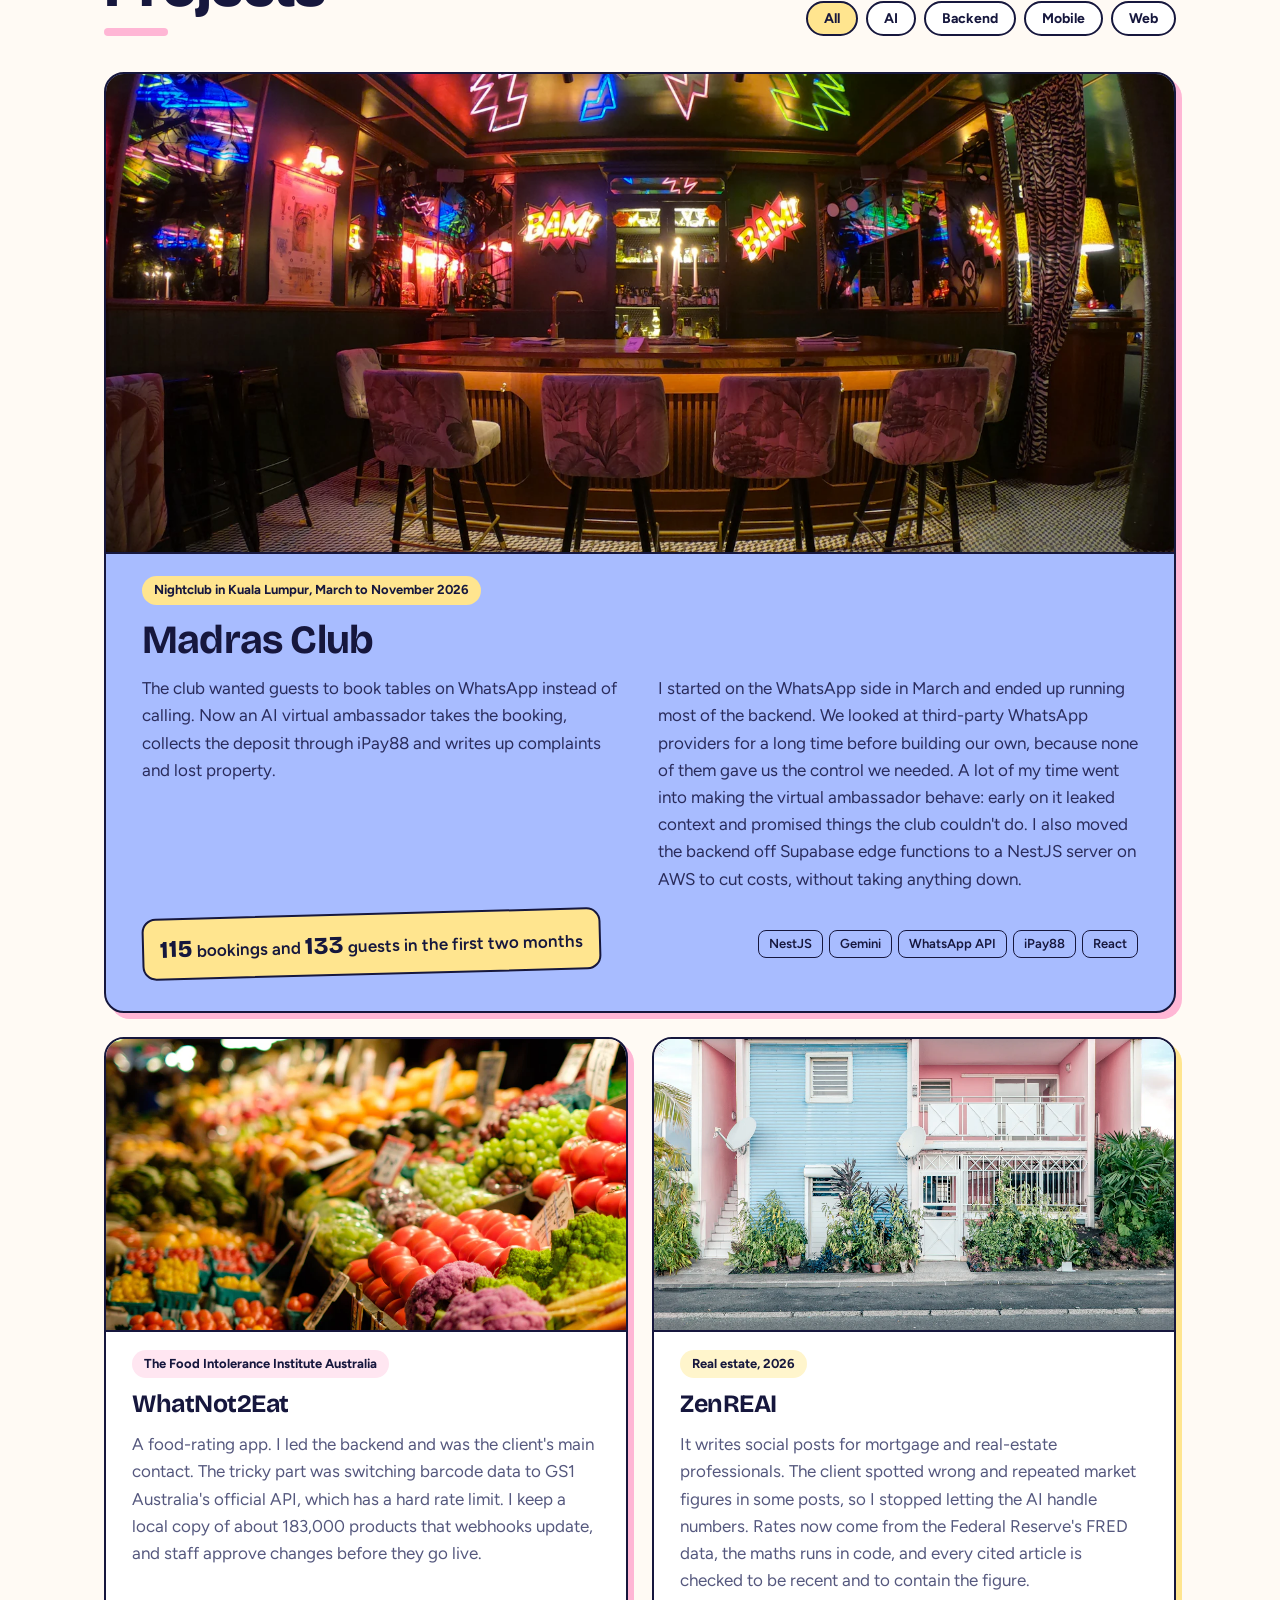
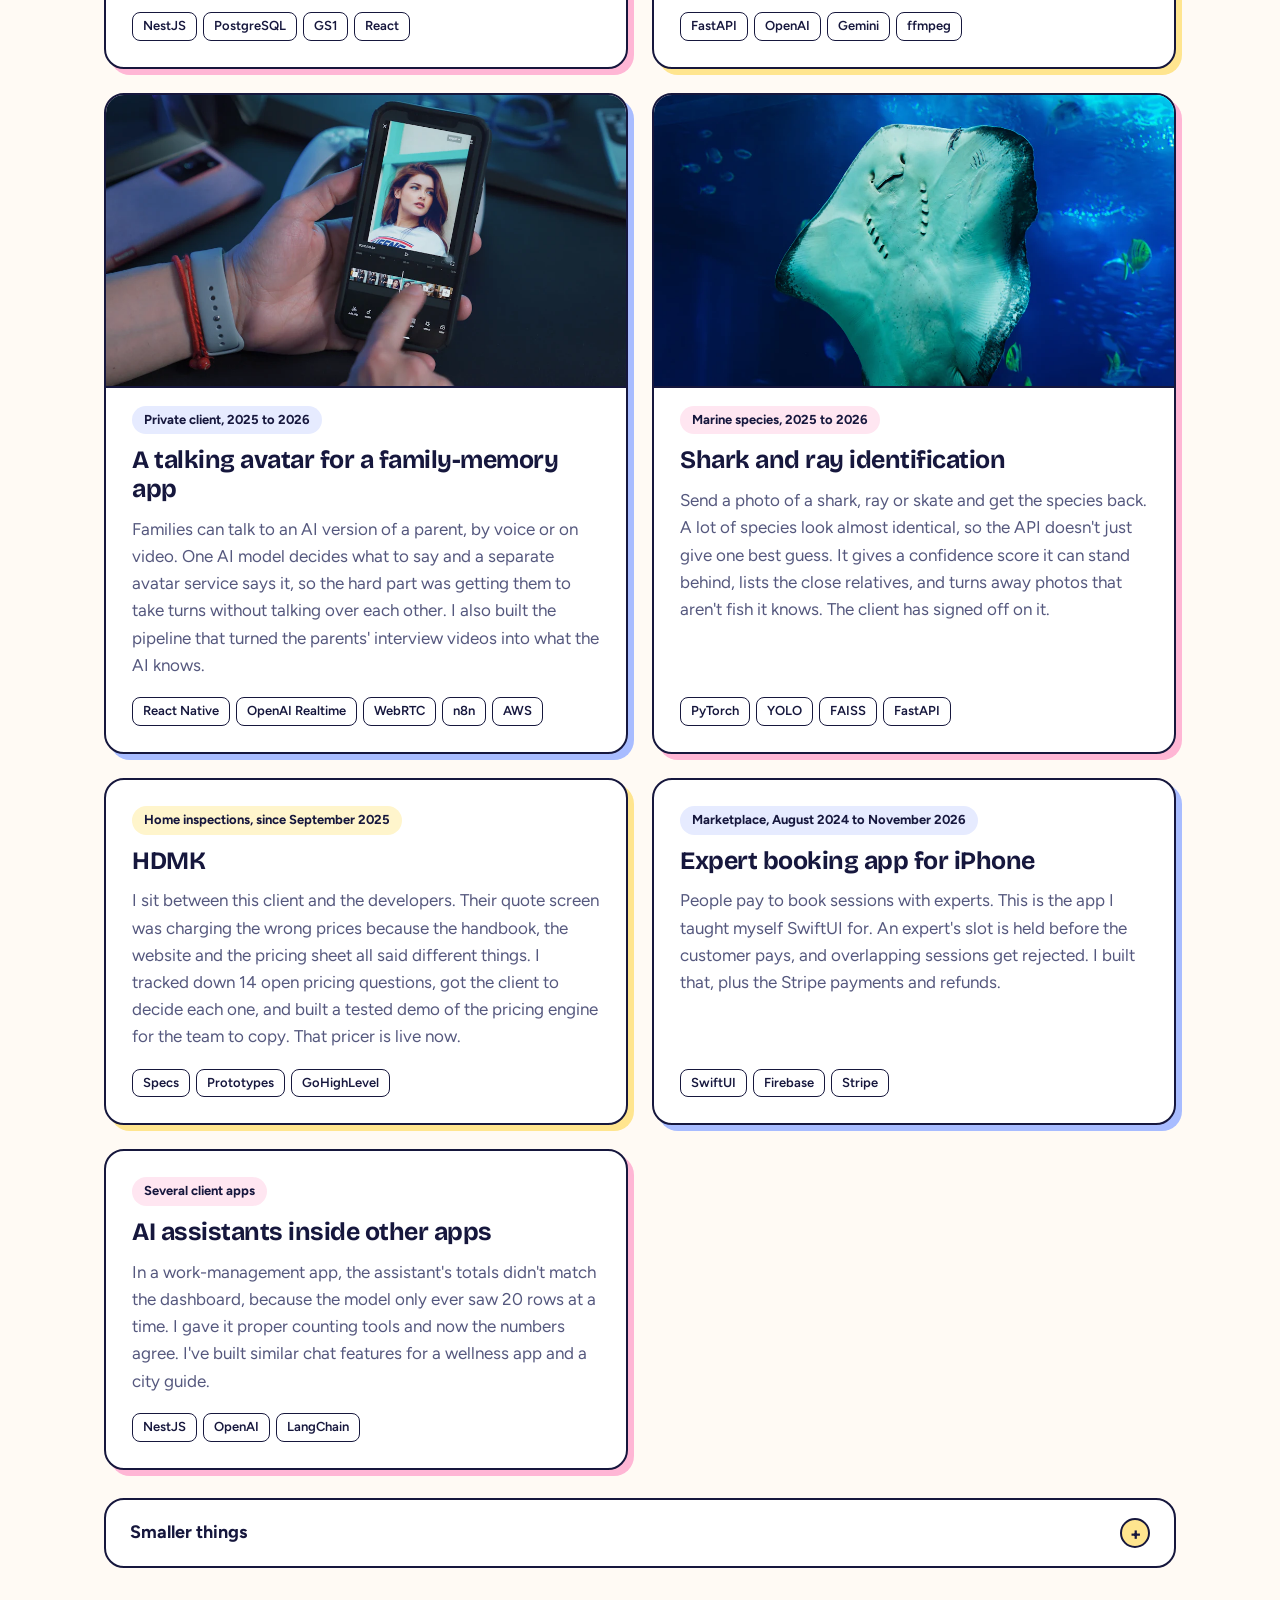
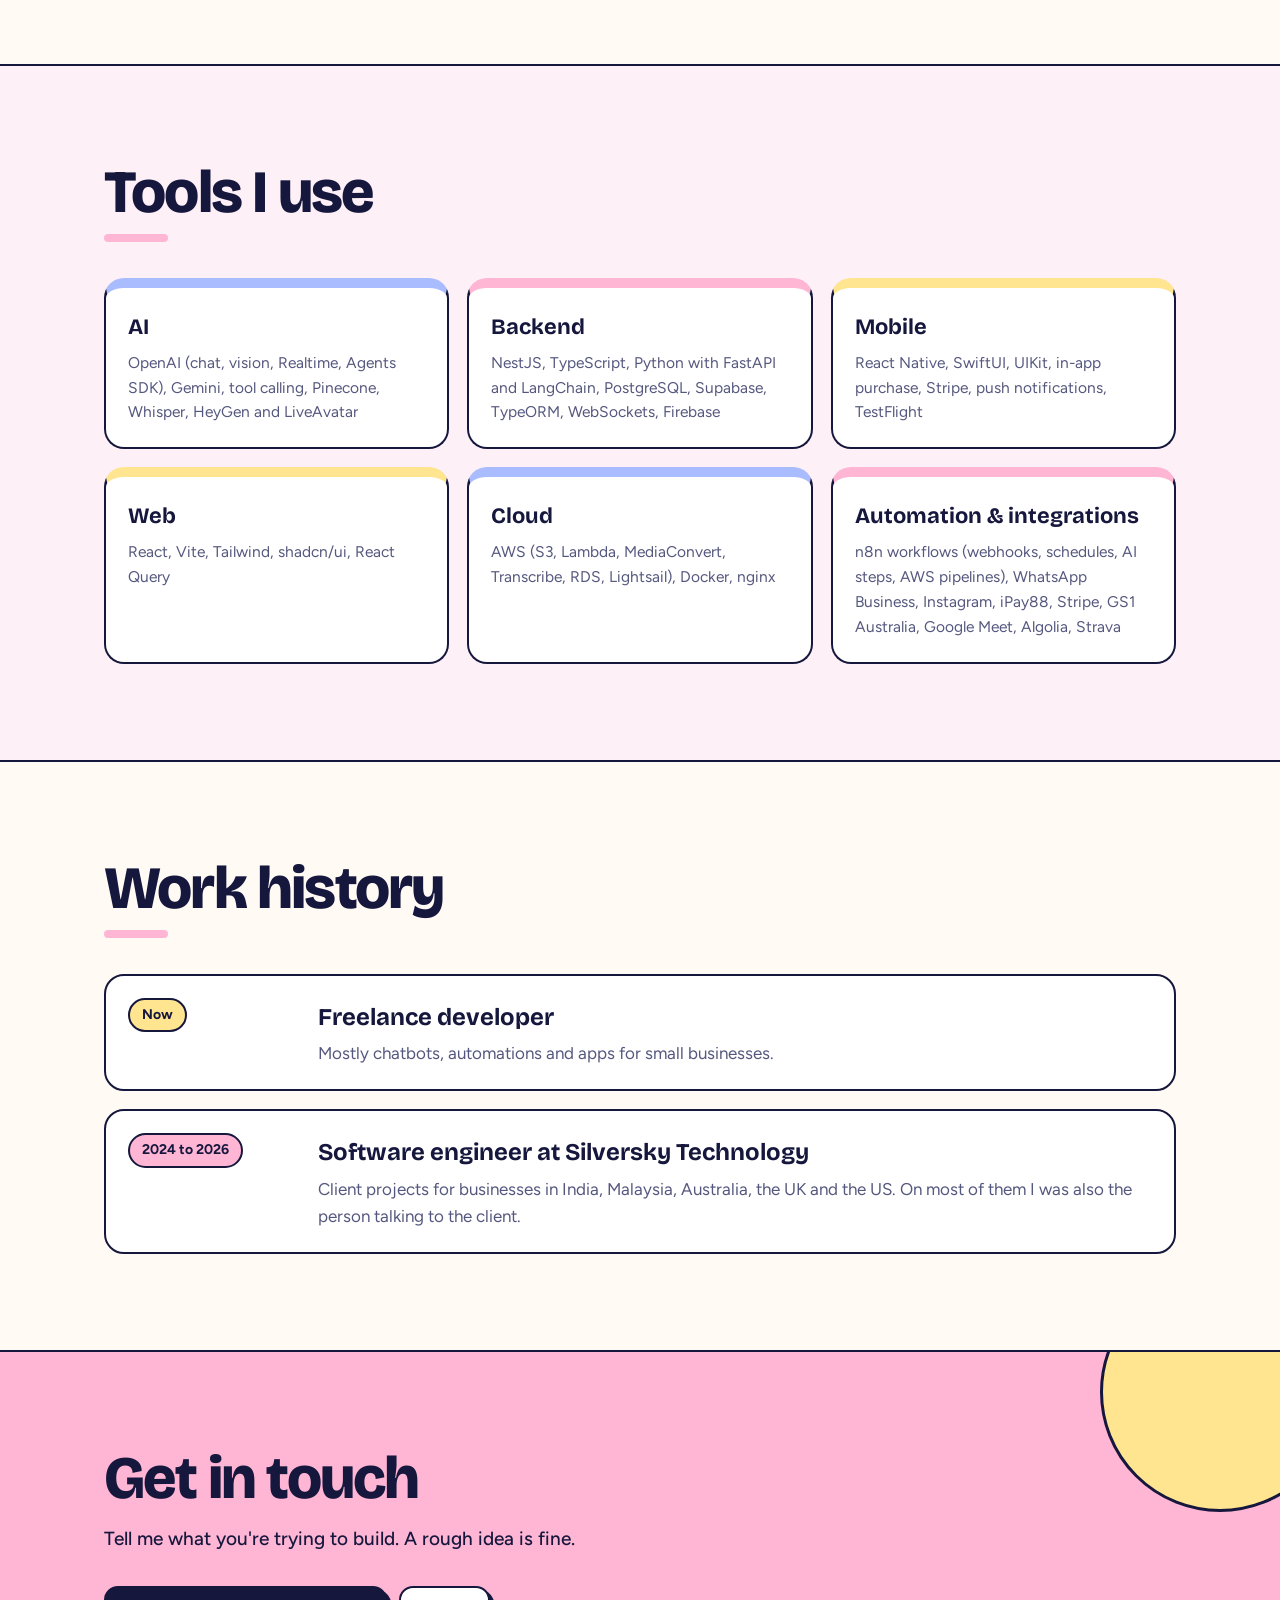
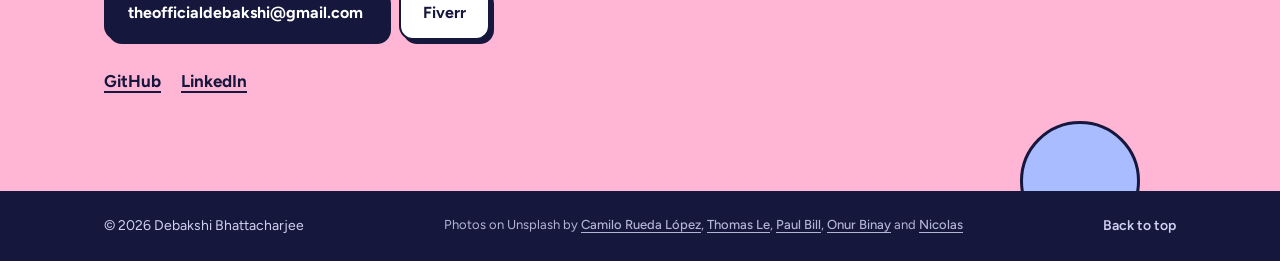
==== commit 35d8656d: "SEO: title, description, canonical, share image, structured data, sitemap; replace Pooja with virtua" ====
--- a/index.html
+++ b/index.html
@@ -3,12 +3,54 @@
 <head>
   <meta charset="utf-8">
   <meta name="viewport" content="width=device-width, initial-scale=1">
-  <title>Debakshi Bhattacharjee</title>
-  <meta name="description" content="Developer building AI that works in front of real customers, plus the apps and backends that go with it.">
-  <meta property="og:title" content="Debakshi Bhattacharjee">
-  <meta property="og:description" content="Developer building AI that works in front of real customers, plus the apps and backends that go with it.">
-  <meta property="og:type" content="website">
-  <meta name="theme-color" content="#fff8ec" media="(prefers-color-scheme: light)">
+  <title>Debakshi Bhattacharjee | AI Chatbot, n8n &amp; Full-Stack Developer</title>
+  <meta name="description" content="Freelance developer building AI chatbots, WhatsApp booking bots, n8n automations, backends and mobile apps. 60+ projects for clients in 5+ countries.">
+  <meta name="author" content="Debakshi Bhattacharjee">
+  <meta name="robots" content="index, follow">
+  <link rel="canonical" href="https://debab1ee.github.io/">
+
+  <meta property="og:type" content="profile">
+  <meta property="og:site_name" content="Debakshi Bhattacharjee">
+  <meta property="og:url" content="https://debab1ee.github.io/">
+  <meta property="og:title" content="Debakshi Bhattacharjee | AI Chatbot, n8n &amp; Full-Stack Developer">
+  <meta property="og:description" content="I build AI that works in front of real customers: WhatsApp booking bots, AI assistants, n8n automations, and the apps and backends around them.">
+  <meta property="og:image" content="https://debab1ee.github.io/og-image.png">
+  <meta property="og:image:width" content="1200">
+  <meta property="og:image:height" content="630">
+  <meta property="og:image:alt" content="Debakshi Bhattacharjee, AI chatbot and full-stack developer">
+  <meta property="og:locale" content="en_US">
+  <meta property="profile:first_name" content="Debakshi">
+  <meta property="profile:last_name" content="Bhattacharjee">
+  <meta name="twitter:card" content="summary_large_image">
+  <meta name="twitter:title" content="Debakshi Bhattacharjee | AI Chatbot, n8n &amp; Full-Stack Developer">
+  <meta name="twitter:description" content="WhatsApp booking bots, AI assistants, n8n automations, and the apps and backends around them.">
+  <meta name="twitter:image" content="https://debab1ee.github.io/og-image.png">
+
+  <script type="application/ld+json">
+  {
+    "@context": "https://schema.org",
+    "@type": "ProfilePage",
+    "url": "https://debab1ee.github.io/",
+    "mainEntity": {
+      "@type": "Person",
+      "name": "Debakshi Bhattacharjee",
+      "url": "https://debab1ee.github.io/",
+      "image": "https://debab1ee.github.io/images/me.jpg",
+      "jobTitle": "AI Chatbot and Full-Stack Developer",
+      "email": "mailto:theofficialdebakshi@gmail.com",
+      "sameAs": [
+        "https://github.com/debab1ee",
+        "https://www.linkedin.com/in/debakshibhattacharjee/",
+        "https://www.fiverr.com/sellers/debakshib13"
+      ],
+      "knowsAbout": [
+        "AI chatbots", "WhatsApp Business API", "n8n automation", "OpenAI", "Gemini",
+        "NestJS", "Python", "FastAPI", "React", "React Native", "SwiftUI", "AWS", "Google Workspace"
+      ]
+    }
+  }
+  </script>
+  <meta name="theme-color" content="#fffaf4" media="(prefers-color-scheme: light)">
   <meta name="theme-color" content="#10122b" media="(prefers-color-scheme: dark)">
   <link rel="icon" href="favicon.svg" type="image/svg+xml">
   <link rel="icon" href="favicon-32.png" type="image/png" sizes="32x32">
@@ -128,16 +170,17 @@
             <h3>Madras Club</h3>
             <div class="case-body">
               <p>
-                The club wanted guests to book tables on WhatsApp instead of calling. Now an AI host called
-                Pooja takes the booking, collects the deposit through iPay88 and writes up complaints and
+                The club wanted guests to book tables on WhatsApp instead of calling. Now an AI virtual
+                ambassador takes the booking, collects the deposit through iPay88 and writes up complaints and
                 lost property.
               </p>
               <p>
                 I started on the WhatsApp side in March and ended up running most of the backend. We looked
                 at third-party WhatsApp providers for a long time before building our own, because none of
-                them gave us the control we needed. A lot of my time went into making Pooja behave: early on
-                she leaked context and promised things the club couldn't do. I also moved the backend off
-                Supabase edge functions to cut costs, without taking anything down.
+                them gave us the control we needed. A lot of my time went into making the virtual ambassador
+                behave: early on it leaked context and promised things the club couldn't do. I also moved the
+                backend off Supabase edge functions to a NestJS server on AWS to cut costs, without taking
+                anything down.
               </p>
             </div>
             <div class="case-foot">
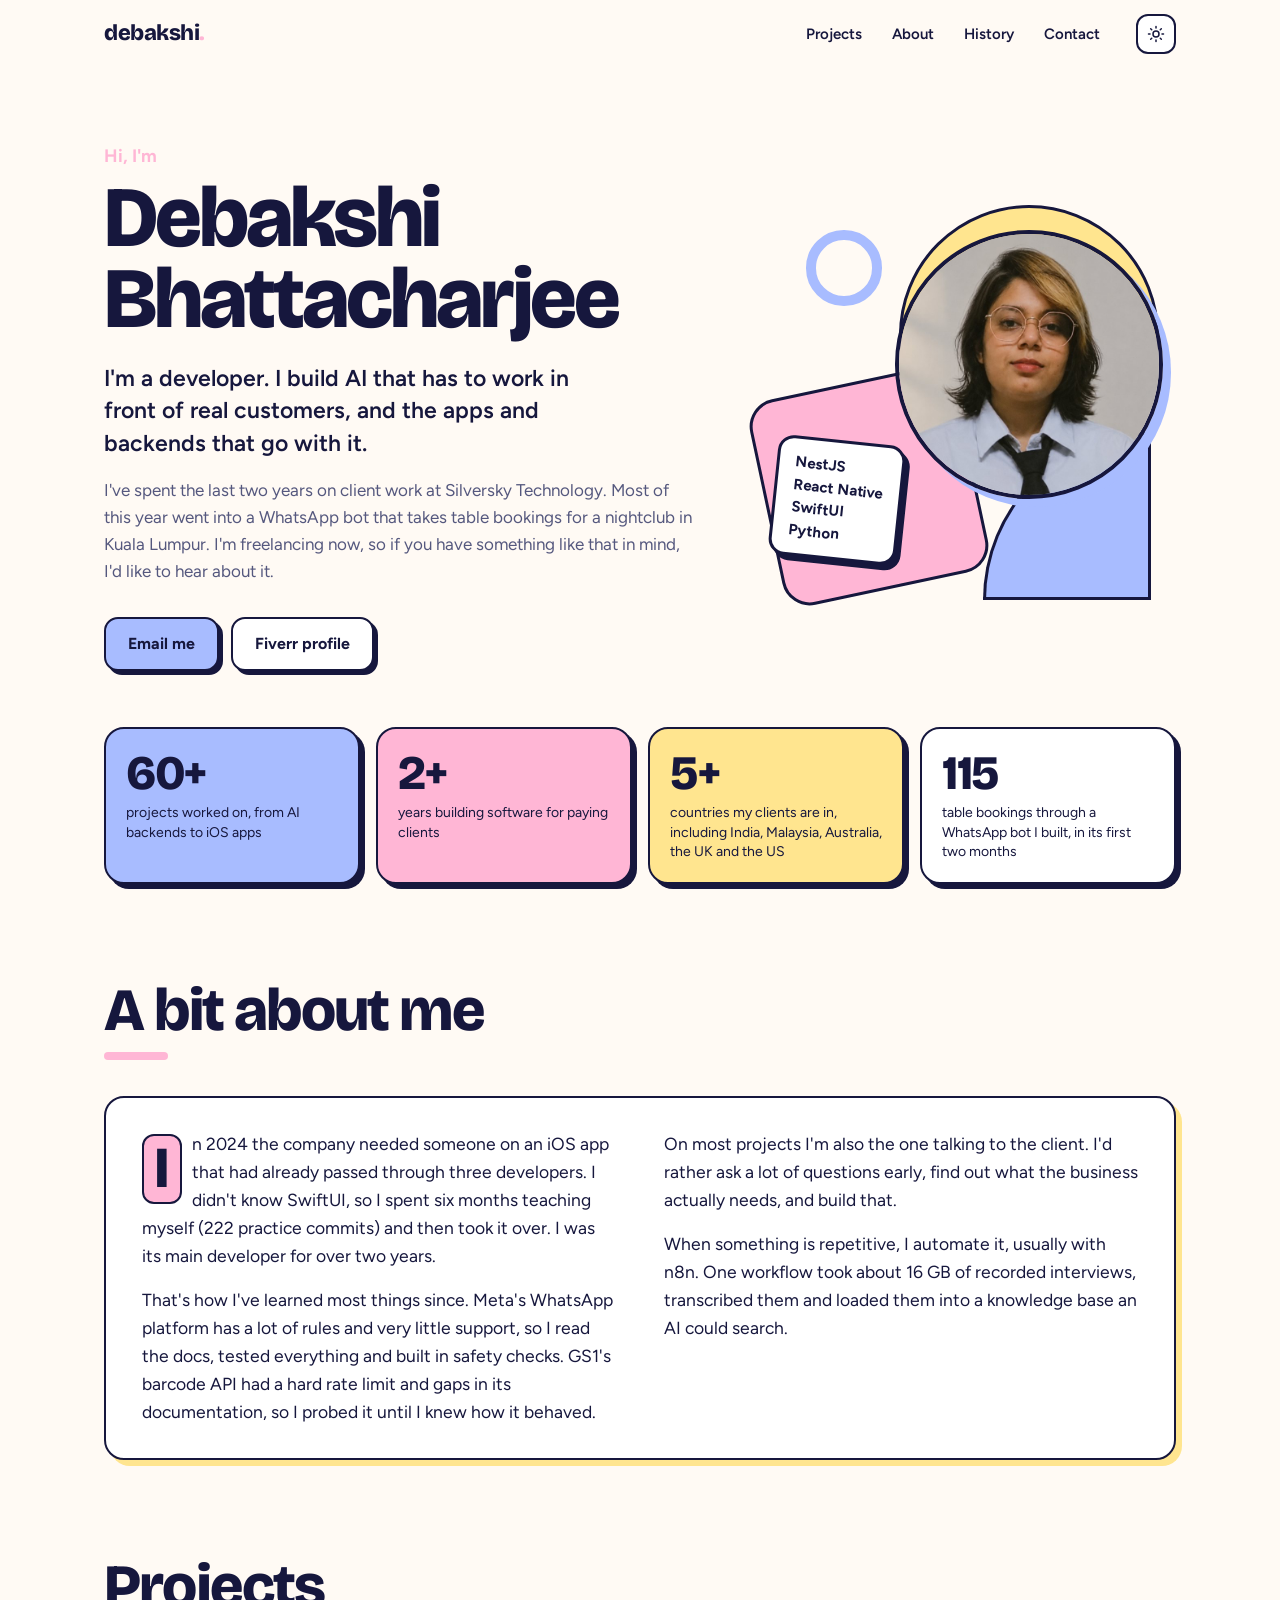
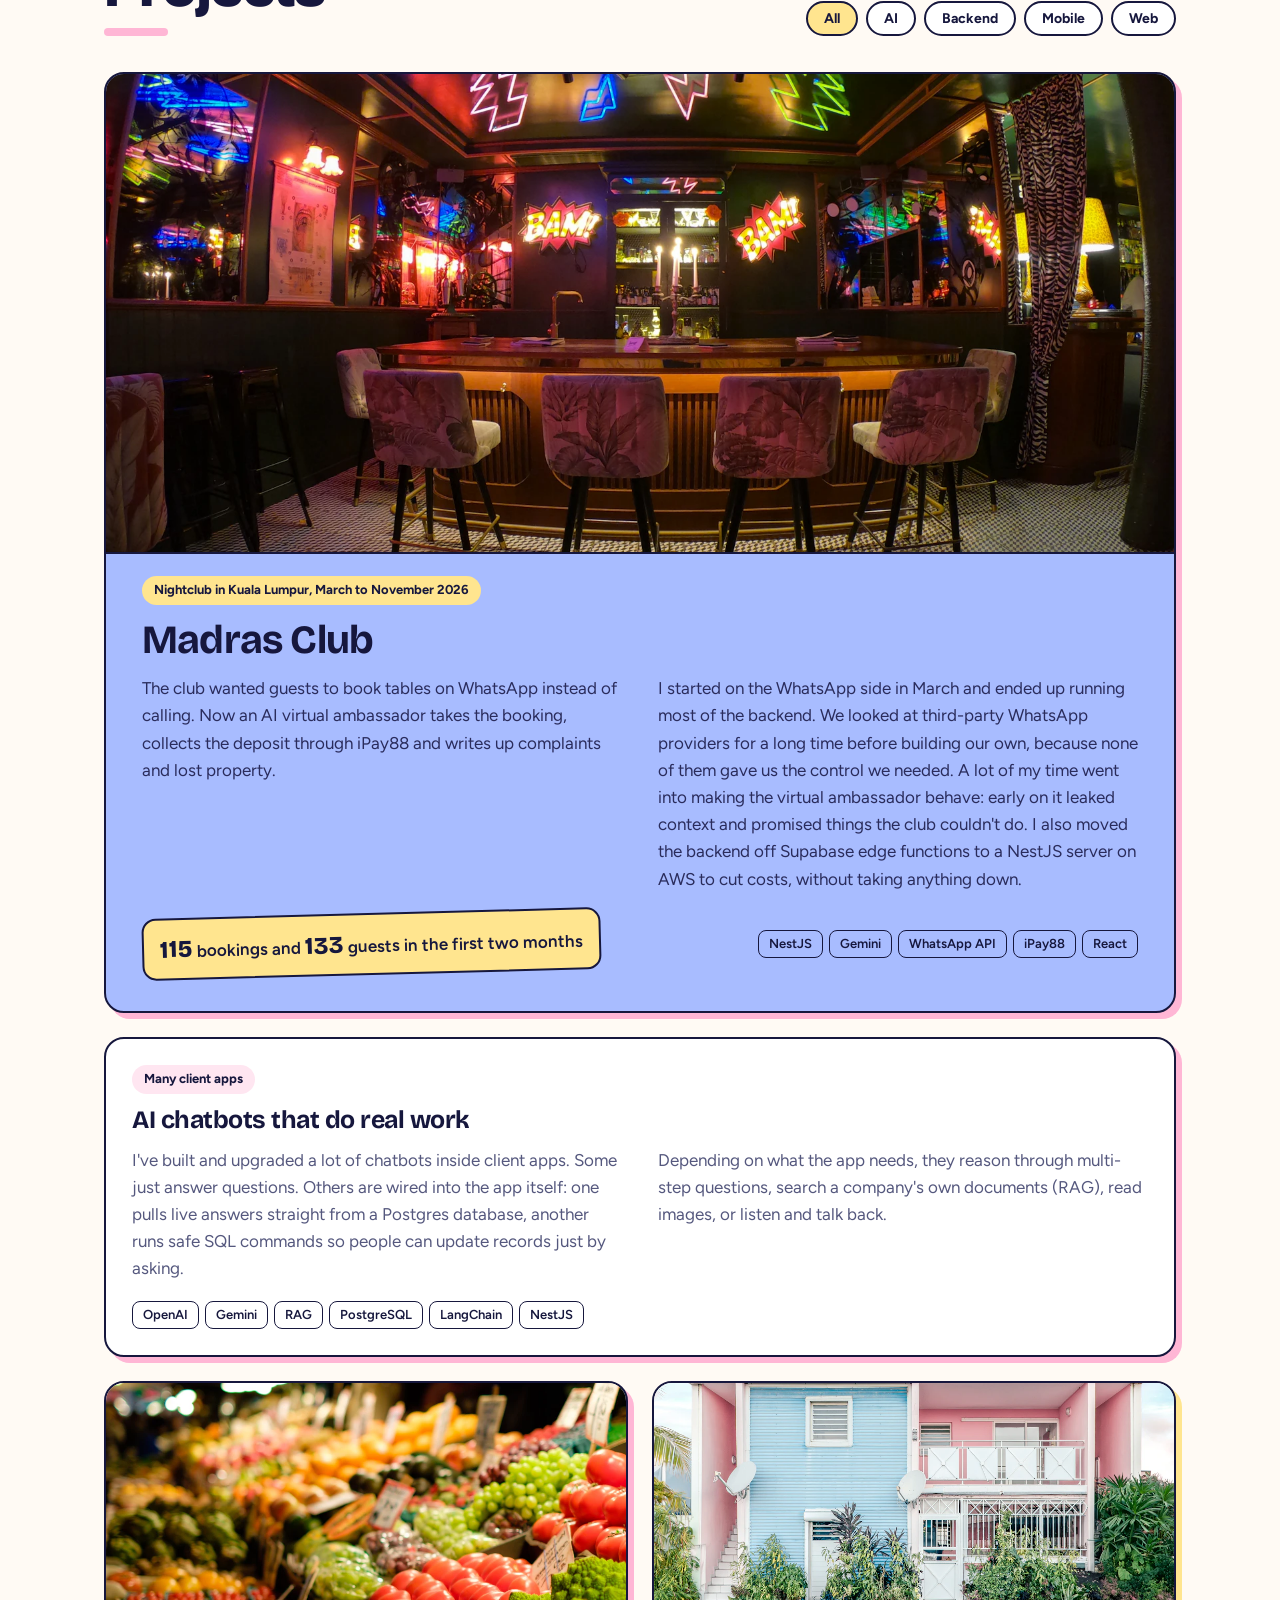
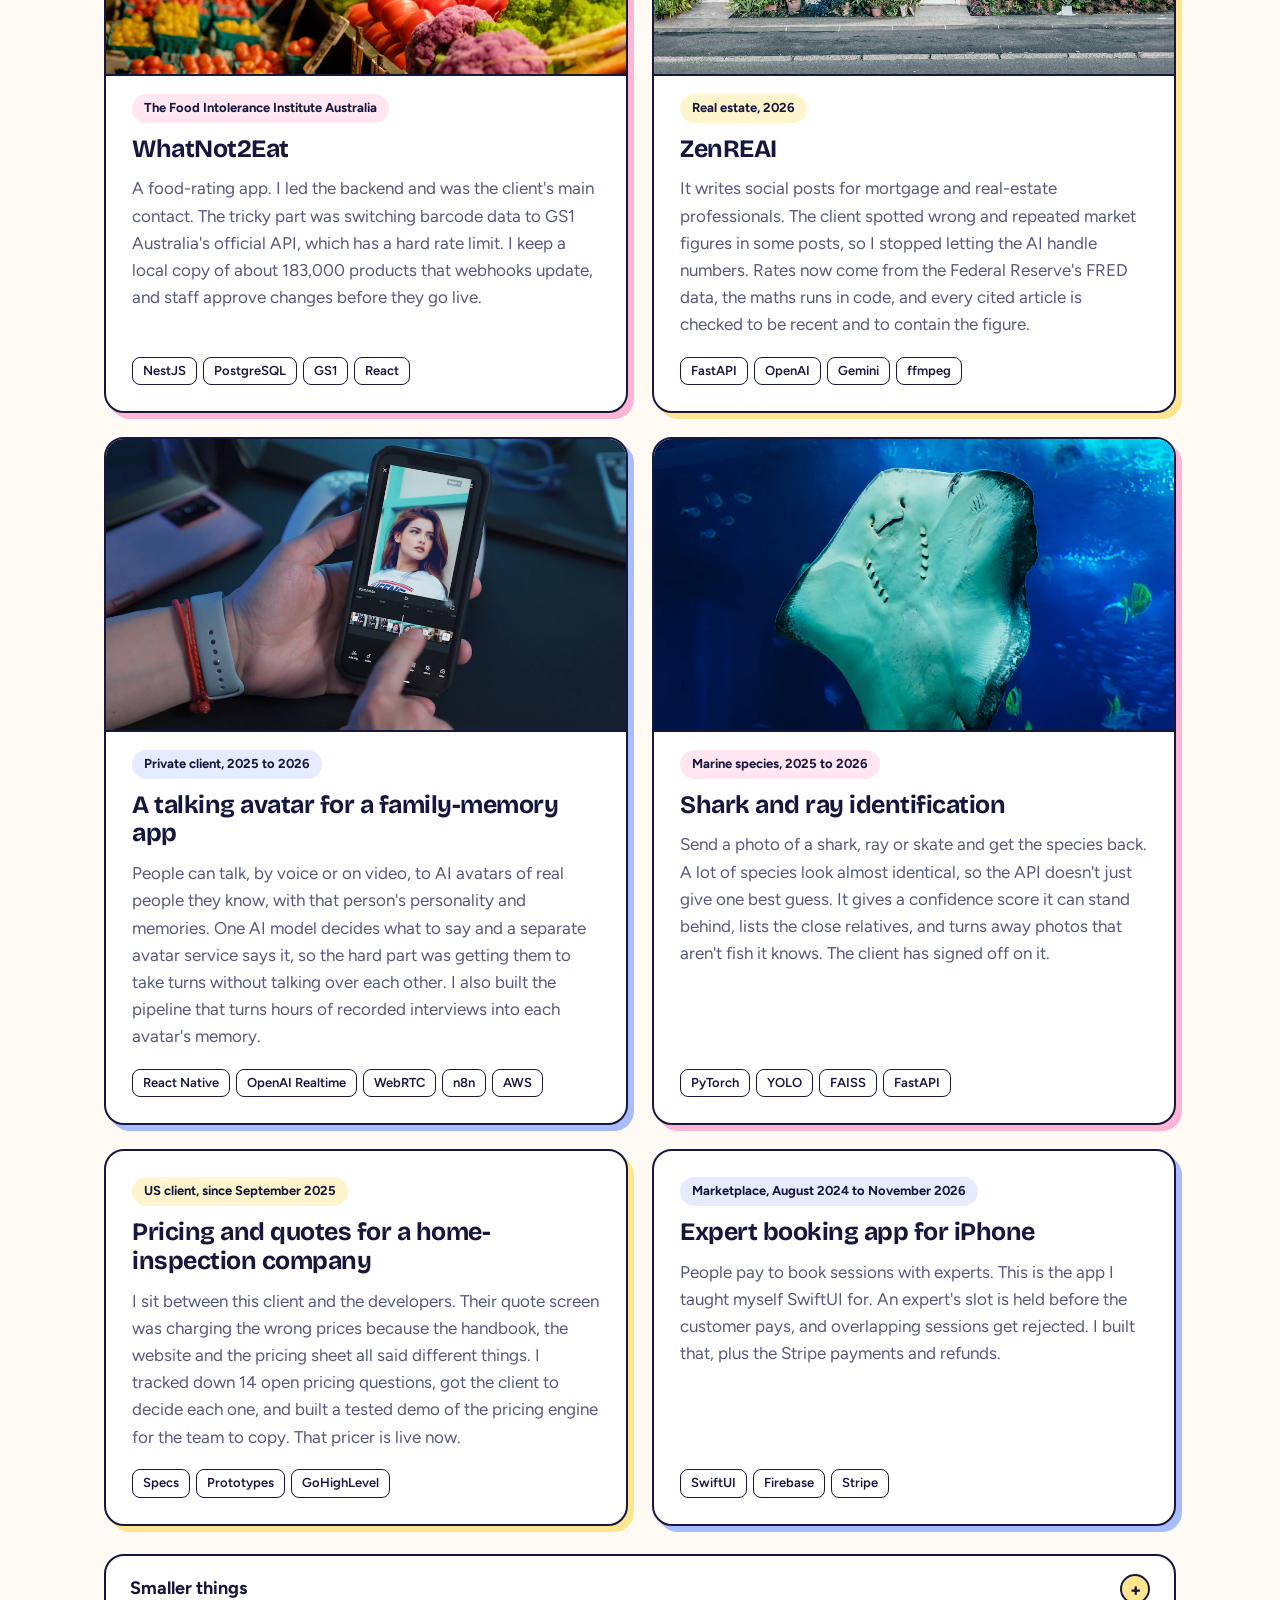
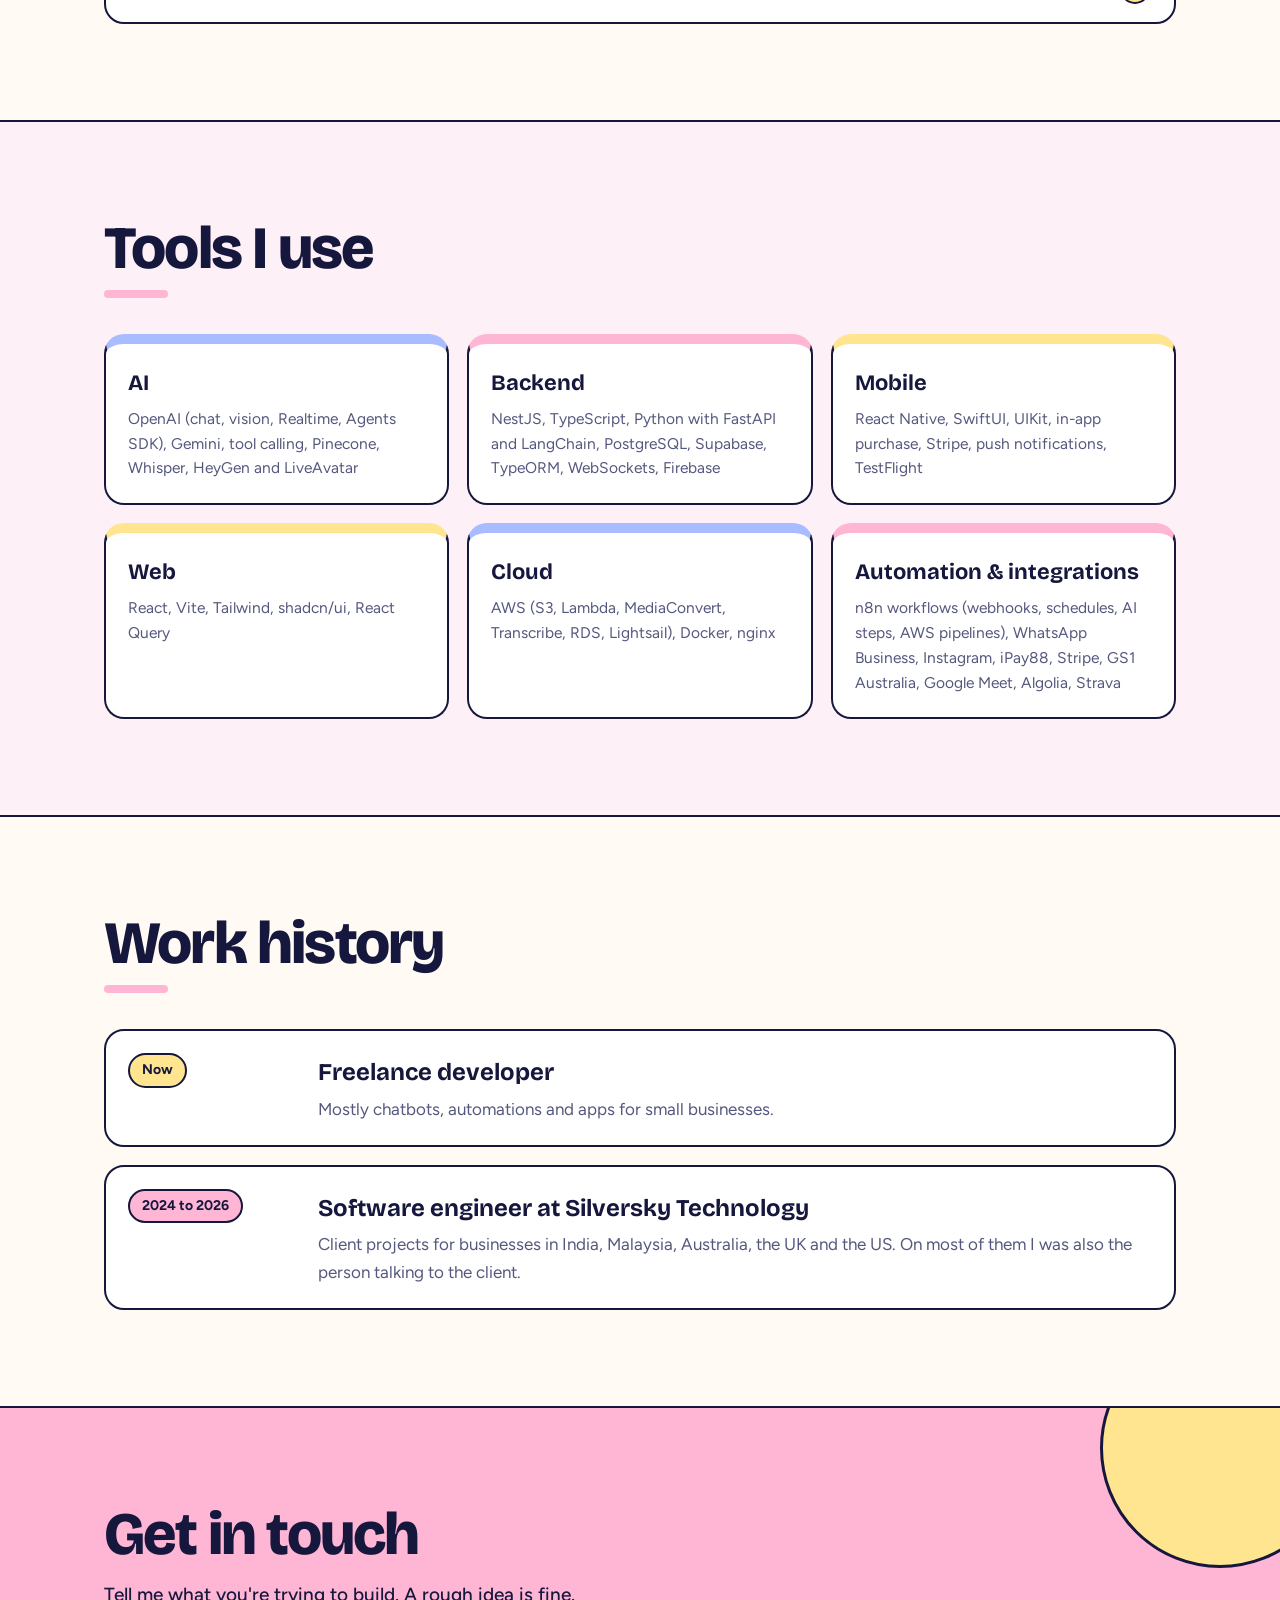
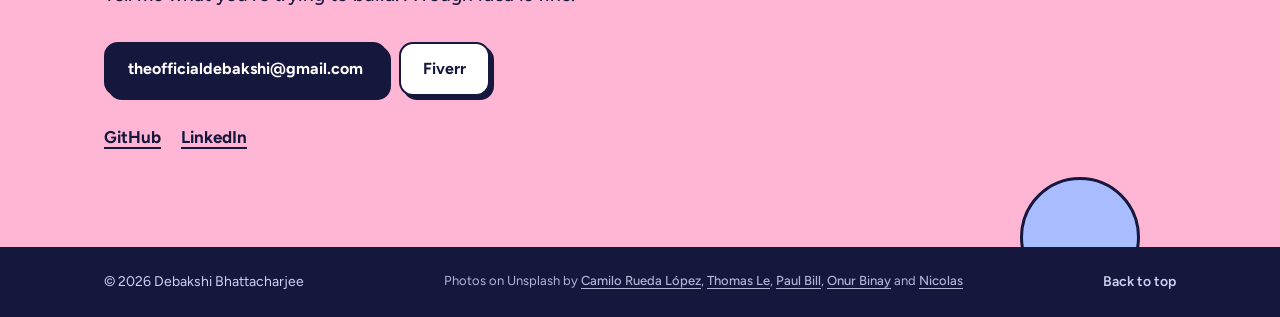
==== commit 53a362ba: "Rewrite chatbot card as a wide card, unname HDMK, reword avatar project Co-Authored-By: Claude Opus " ====
--- a/index.html
+++ b/index.html
@@ -58,7 +58,7 @@
   <link rel="preconnect" href="https://fonts.googleapis.com">
   <link rel="preconnect" href="https://fonts.gstatic.com" crossorigin>
   <link href="https://fonts.googleapis.com/css2?family=Bricolage+Grotesque:opsz,wght@12..96,500..800&family=Figtree:wght@400;500;600;700&display=swap" rel="stylesheet">
-  <link rel="stylesheet" href="style.css">
+  <link rel="stylesheet" href="style.css?v=20261120">
   <script>
     try { const t = localStorage.getItem('theme'); if (t) document.documentElement.dataset.theme = t; } catch (e) {}
   </script>
@@ -189,6 +189,23 @@
             </div>
           </article>
 
+          <article class="case case-wide c-pink" data-tags="ai backend">
+            <p class="case-meta">Many client apps</p>
+            <h3>AI chatbots that do real work</h3>
+            <div class="case-body">
+              <p>
+                I've built and upgraded a lot of chatbots inside client apps. Some just answer questions.
+                Others are wired into the app itself: one pulls live answers straight from a Postgres database,
+                another runs safe SQL commands so people can update records just by asking.
+              </p>
+              <p>
+                Depending on what the app needs, they reason through multi-step questions, search a company's
+                own documents (RAG), read images, or listen and talk back.
+              </p>
+            </div>
+            <ul class="tags"><li>OpenAI</li><li>Gemini</li><li>RAG</li><li>PostgreSQL</li><li>LangChain</li><li>NestJS</li></ul>
+          </article>
+
           <article class="case c-pink" data-tags="backend web">
             <img class="case-img" src="images/whatnot2eat-produce.webp" width="1000" height="560" loading="lazy" alt="Fresh fruit and vegetables stacked in a supermarket aisle">
             <p class="case-meta">The Food Intolerance Institute Australia</p>
@@ -220,10 +237,10 @@
             <p class="case-meta">Private client, 2025 to 2026</p>
             <h3>A talking avatar for a family-memory app</h3>
             <p class="case-summary">
-              Families can talk to an AI version of a parent, by voice or on video. One AI model decides what
-              to say and a separate avatar service says it, so the hard part was getting them to take turns
-              without talking over each other. I also built the pipeline that turned the parents' interview
-              videos into what the AI knows.
+              People can talk, by voice or on video, to AI avatars of real people they know, with that
+              person's personality and memories. One AI model decides what to say and a separate avatar
+              service says it, so the hard part was getting them to take turns without talking over each
+              other. I also built the pipeline that turns hours of recorded interviews into each avatar's memory.
             </p>
             <ul class="tags"><li>React Native</li><li>OpenAI Realtime</li><li>WebRTC</li><li>n8n</li><li>AWS</li></ul>
           </article>
@@ -242,8 +259,8 @@
           </article>
 
           <article class="case c-yellow" data-tags="web">
-            <p class="case-meta">Home inspections, since September 2025</p>
-            <h3>HDMK</h3>
+            <p class="case-meta">US client, since September 2025</p>
+            <h3>Pricing and quotes for a home-inspection company</h3>
             <p class="case-summary">
               I sit between this client and the developers. Their quote screen was charging the wrong prices
               because the handbook, the website and the pricing sheet all said different things. I tracked
@@ -264,16 +281,6 @@
             <ul class="tags"><li>SwiftUI</li><li>Firebase</li><li>Stripe</li></ul>
           </article>
 
-          <article class="case c-pink" data-tags="ai backend">
-            <p class="case-meta">Several client apps</p>
-            <h3>AI assistants inside other apps</h3>
-            <p class="case-summary">
-              In a work-management app, the assistant's totals didn't match the dashboard, because the model
-              only ever saw 20 rows at a time. I gave it proper counting tools and now the numbers agree. I've
-              built similar chat features for a wellness app and a city guide.
-            </p>
-            <ul class="tags"><li>NestJS</li><li>OpenAI</li><li>LangChain</li></ul>
-          </article>
         </div>
 
         <details class="more">
@@ -356,6 +363,6 @@
     </div>
   </footer>
 
-  <script src="script.js"></script>
+  <script src="script.js?v=20261120"></script>
 </body>
 </html>
--- a/style.css
+++ b/style.css
@@ -345,3 +345,7 @@
 .credits { font-size: 13px; opacity: .85; }
 .credits a { font-weight: 500; text-decoration: underline; text-underline-offset: 3px; }
 .footer a:hover { color: var(--yellow); }
+
+/* Wide card (spans both columns) */
+.case-wide { grid-column: 1 / -1; }
+.case-wide .case-body p { color: var(--muted); }
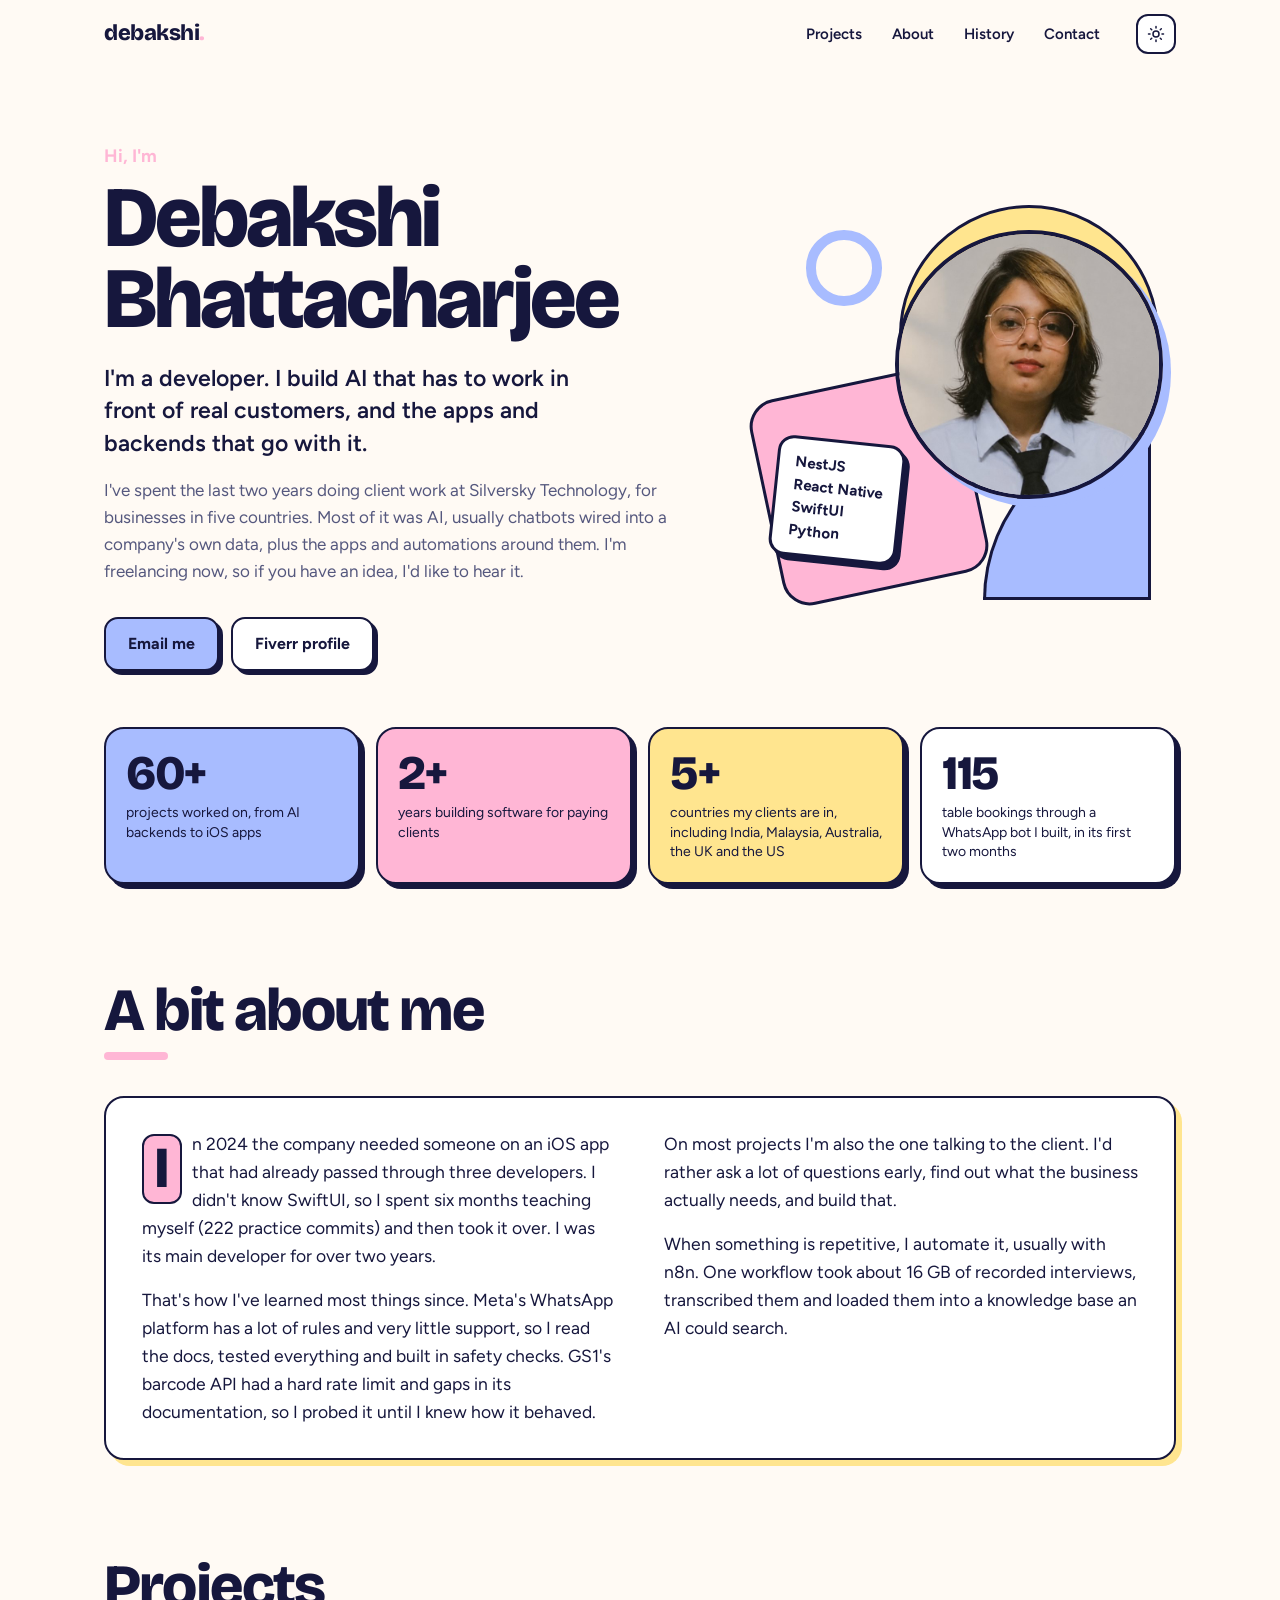
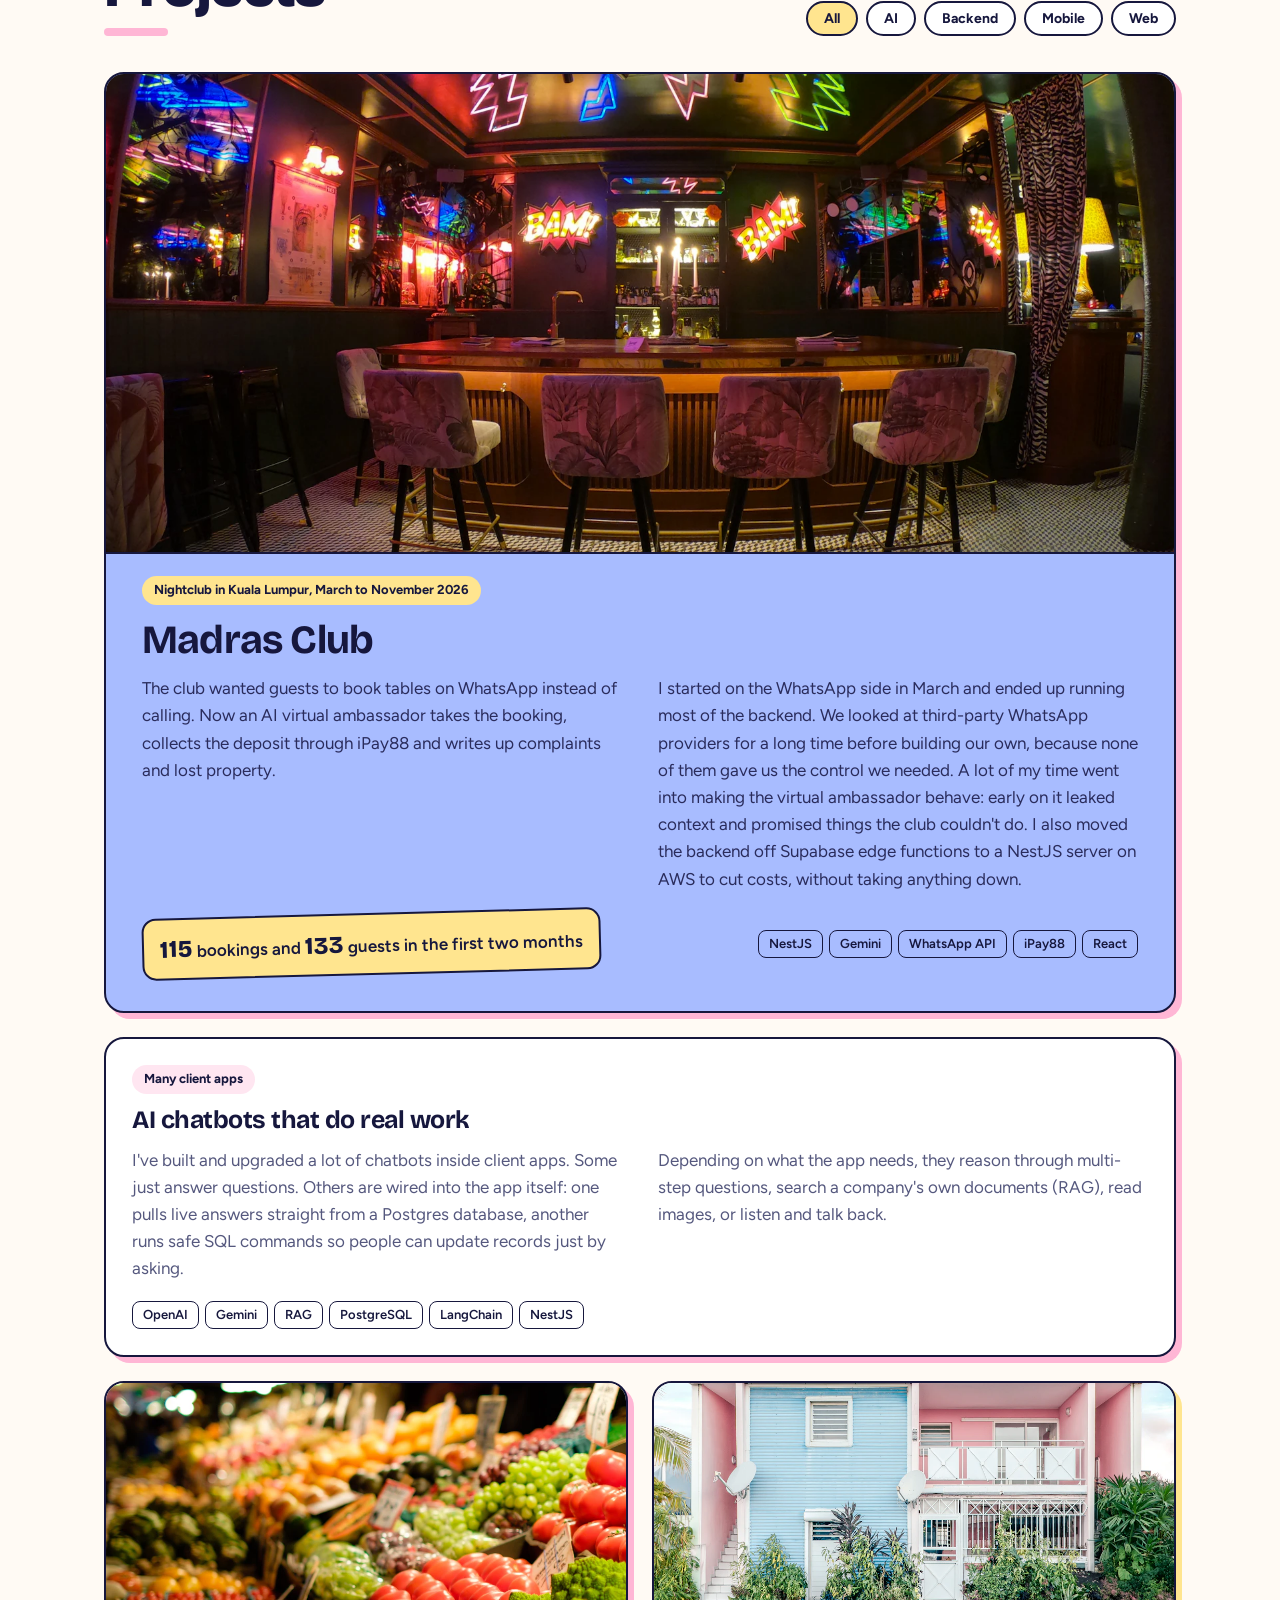
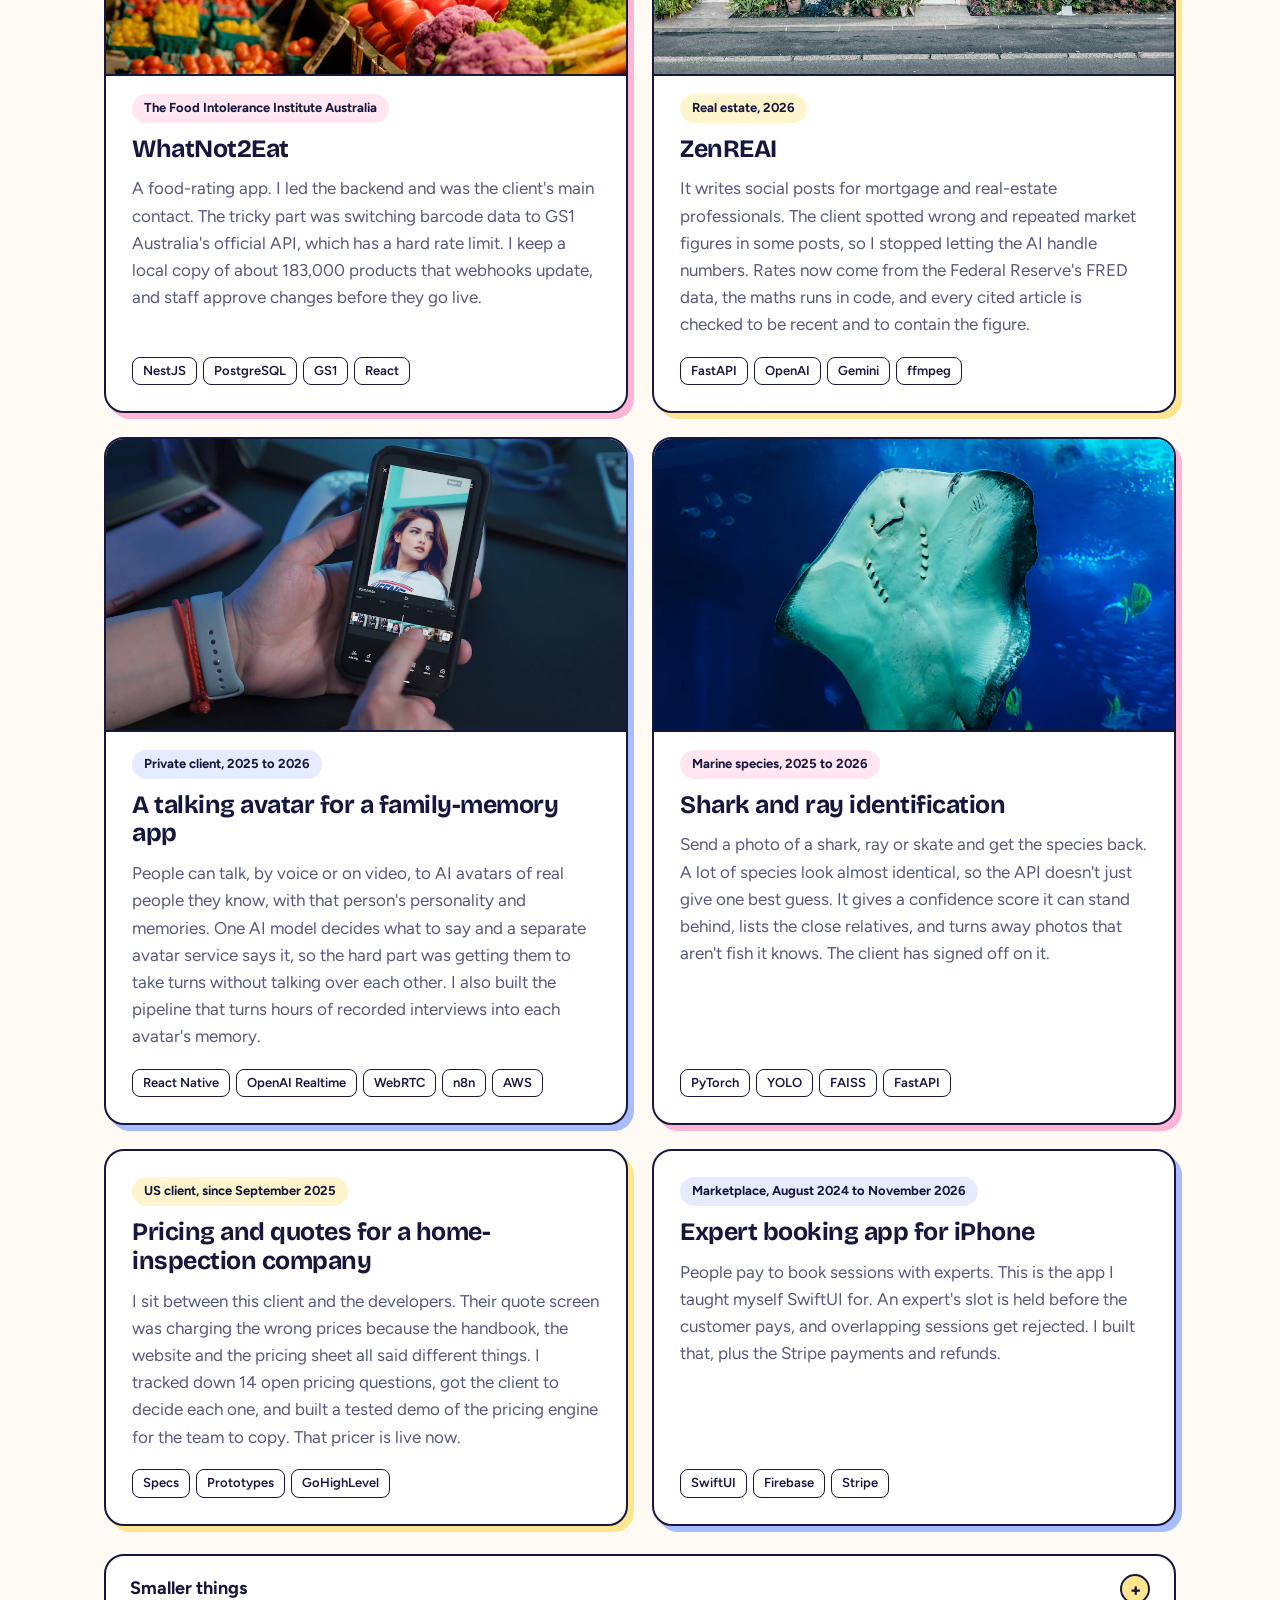
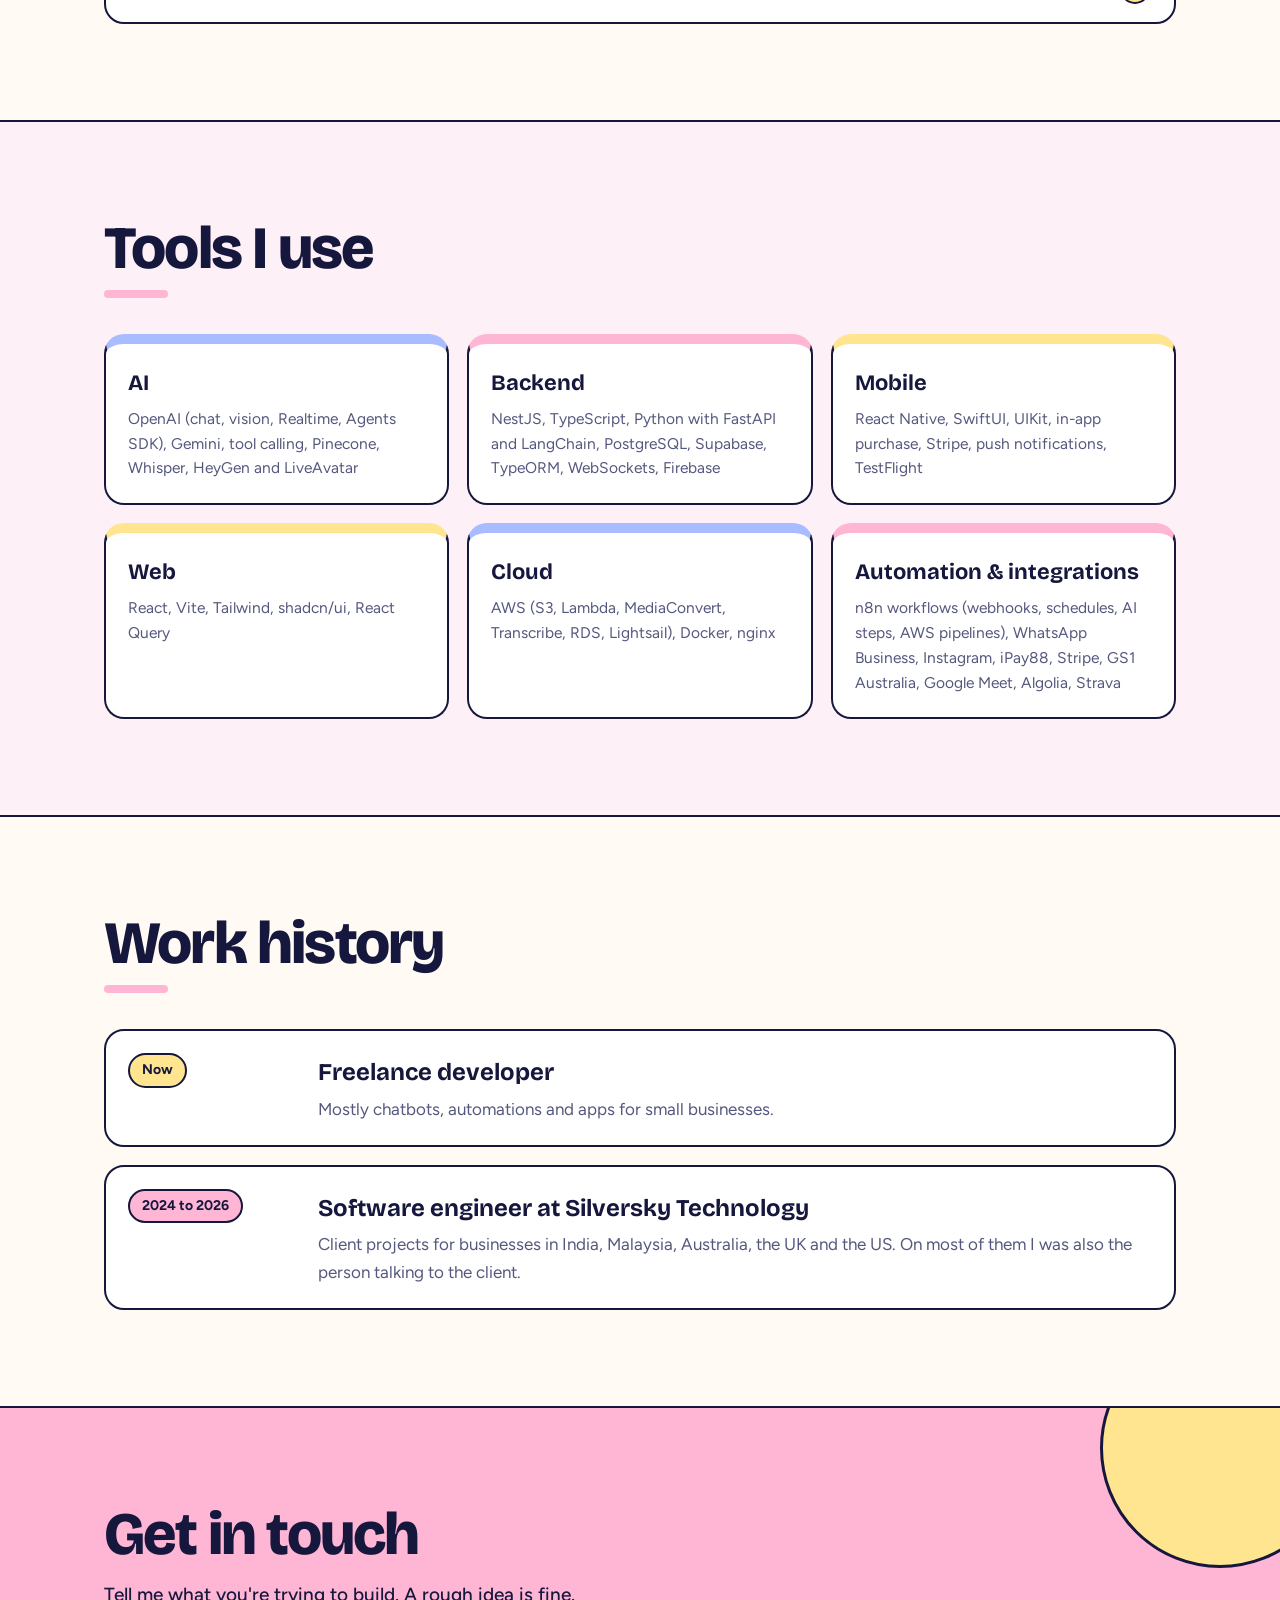
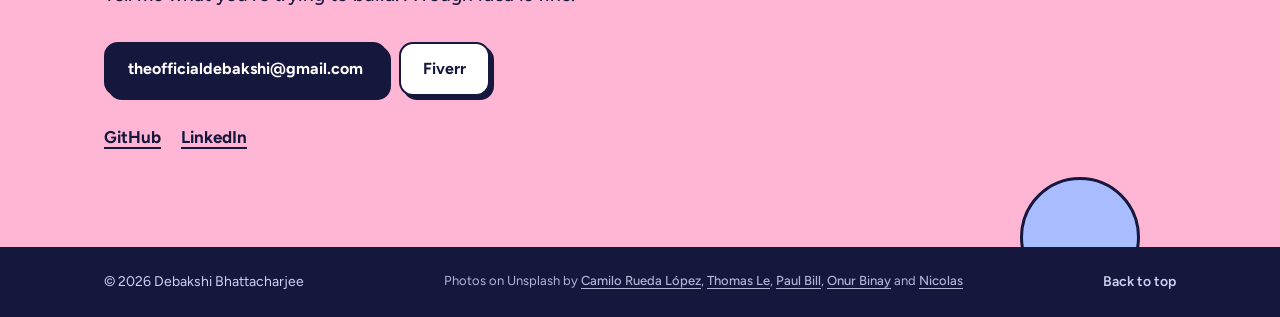
==== commit ae15af51: "Broaden hero intro away from the KL project Co-Authored-By: Claude Opus 5.5 <noreply@anthropic.com>" ====
--- a/index.html
+++ b/index.html
@@ -94,9 +94,9 @@
           and the apps and backends that go with it.
         </p>
         <p class="intro">
-          I've spent the last two years on client work at Silversky Technology. Most of this year
-          went into a WhatsApp bot that takes table bookings for a nightclub in Kuala Lumpur.
-          I'm freelancing now, so if you have something like that in mind, I'd like to hear about it.
+          I've spent the last two years doing client work at Silversky Technology, for businesses in
+          five countries. Most of it was AI, usually chatbots wired into a company's own data, plus the
+          apps and automations around them. I'm freelancing now, so if you have an idea, I'd like to hear it.
         </p>
         <div class="cta-row">
           <a class="btn btn-blue" href="mailto:theofficialdebakshi@gmail.com">Email me</a>
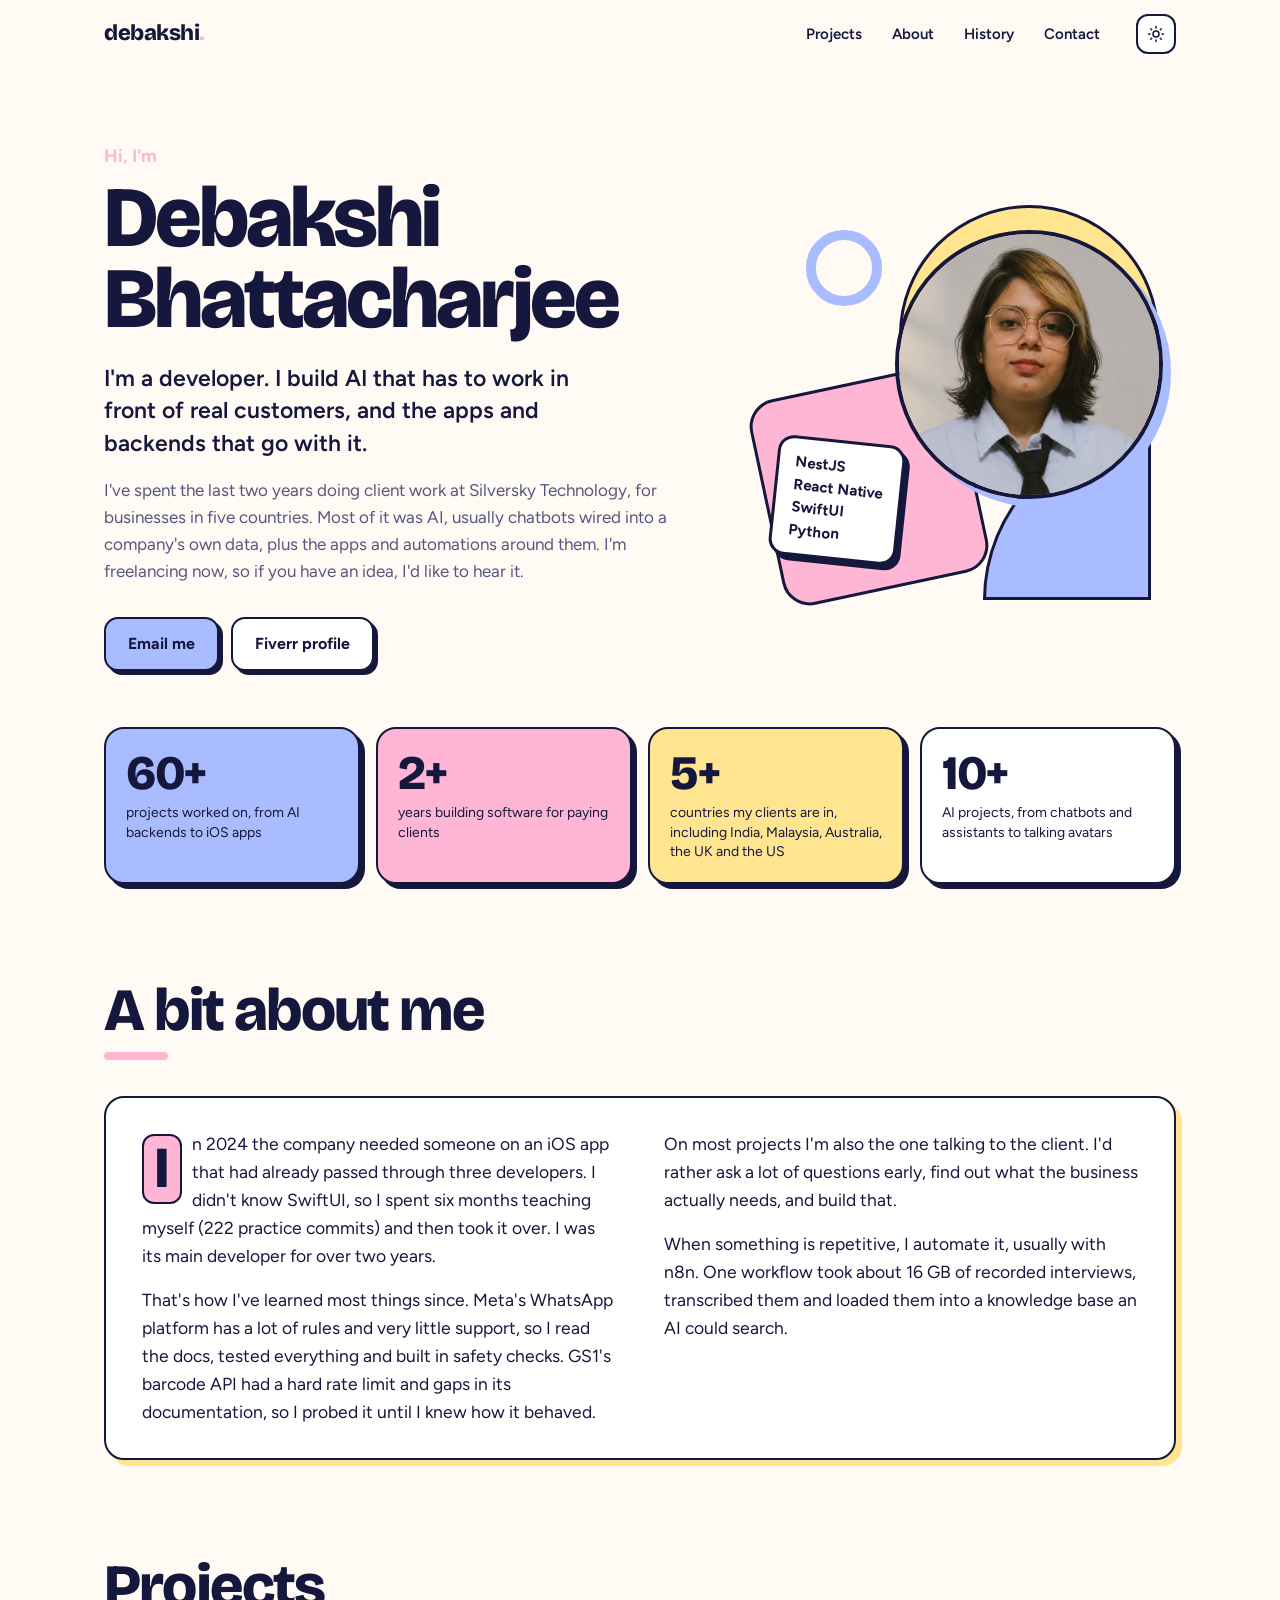
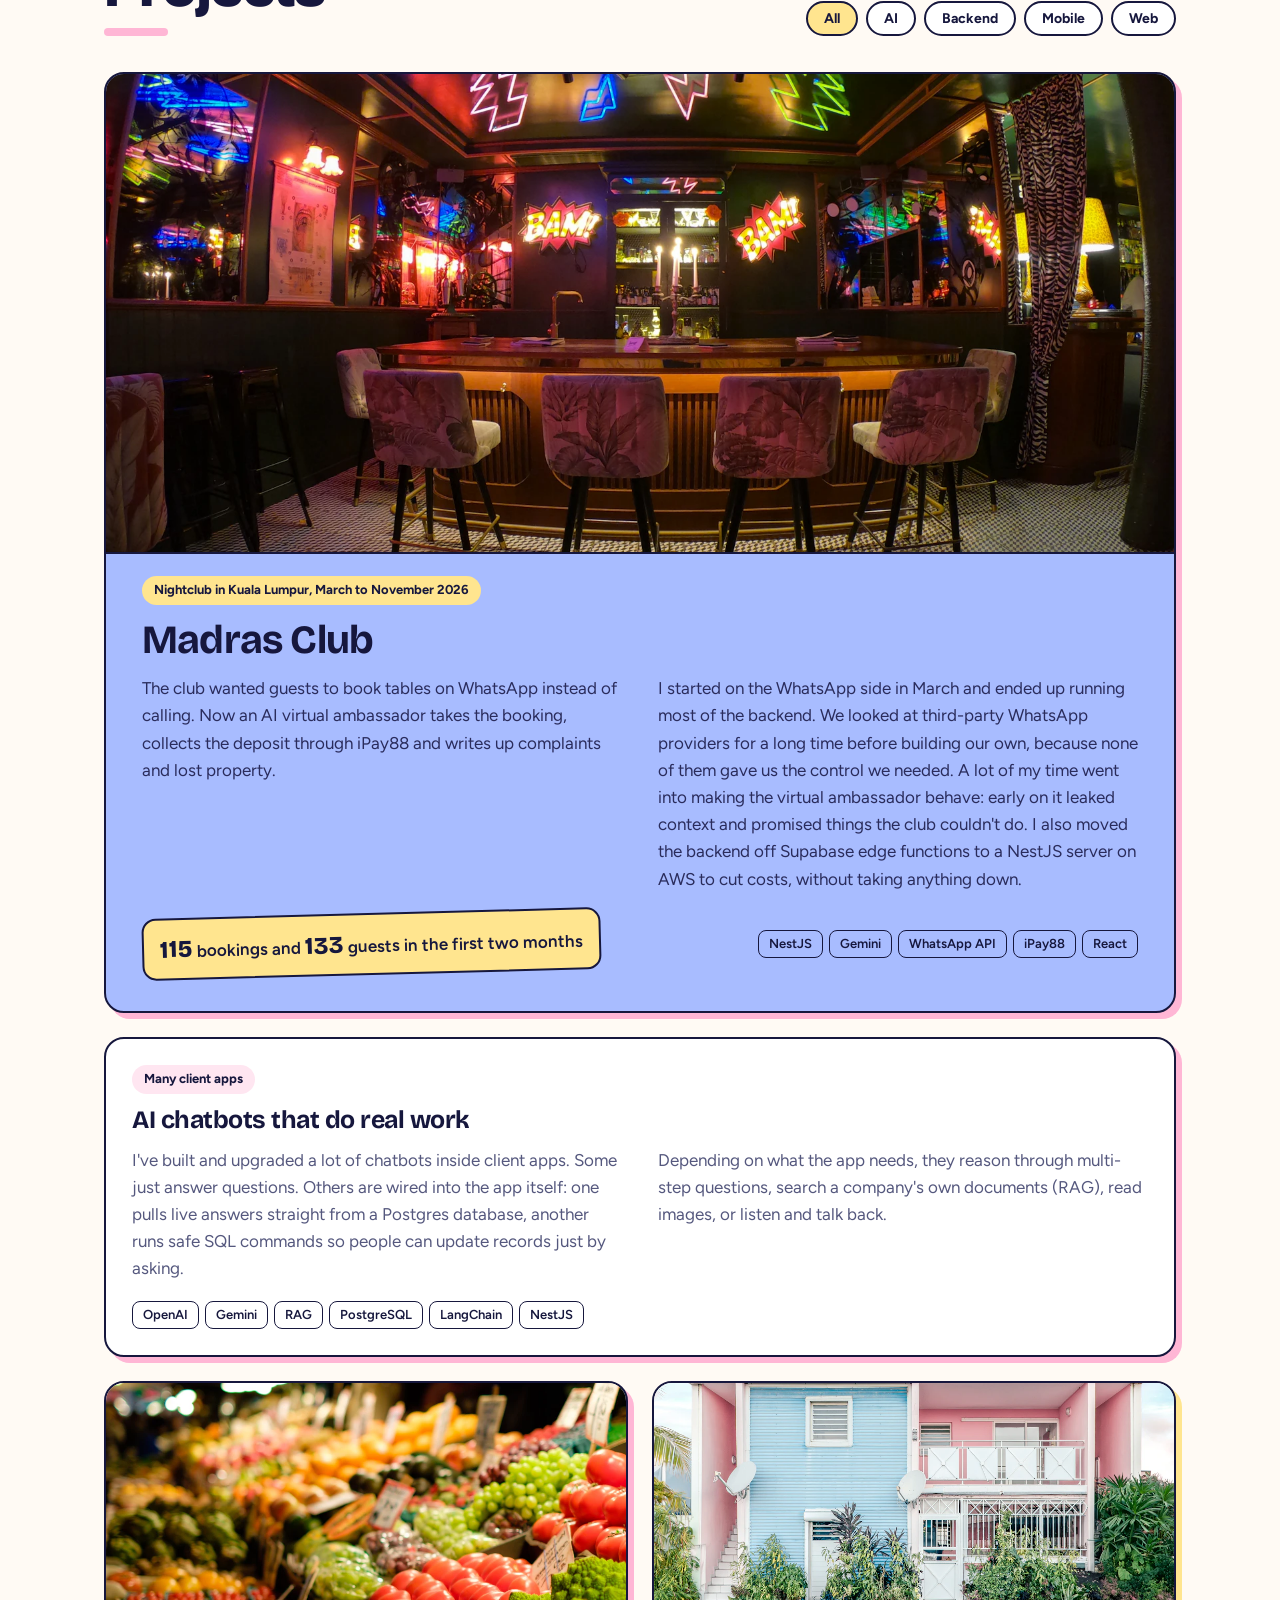
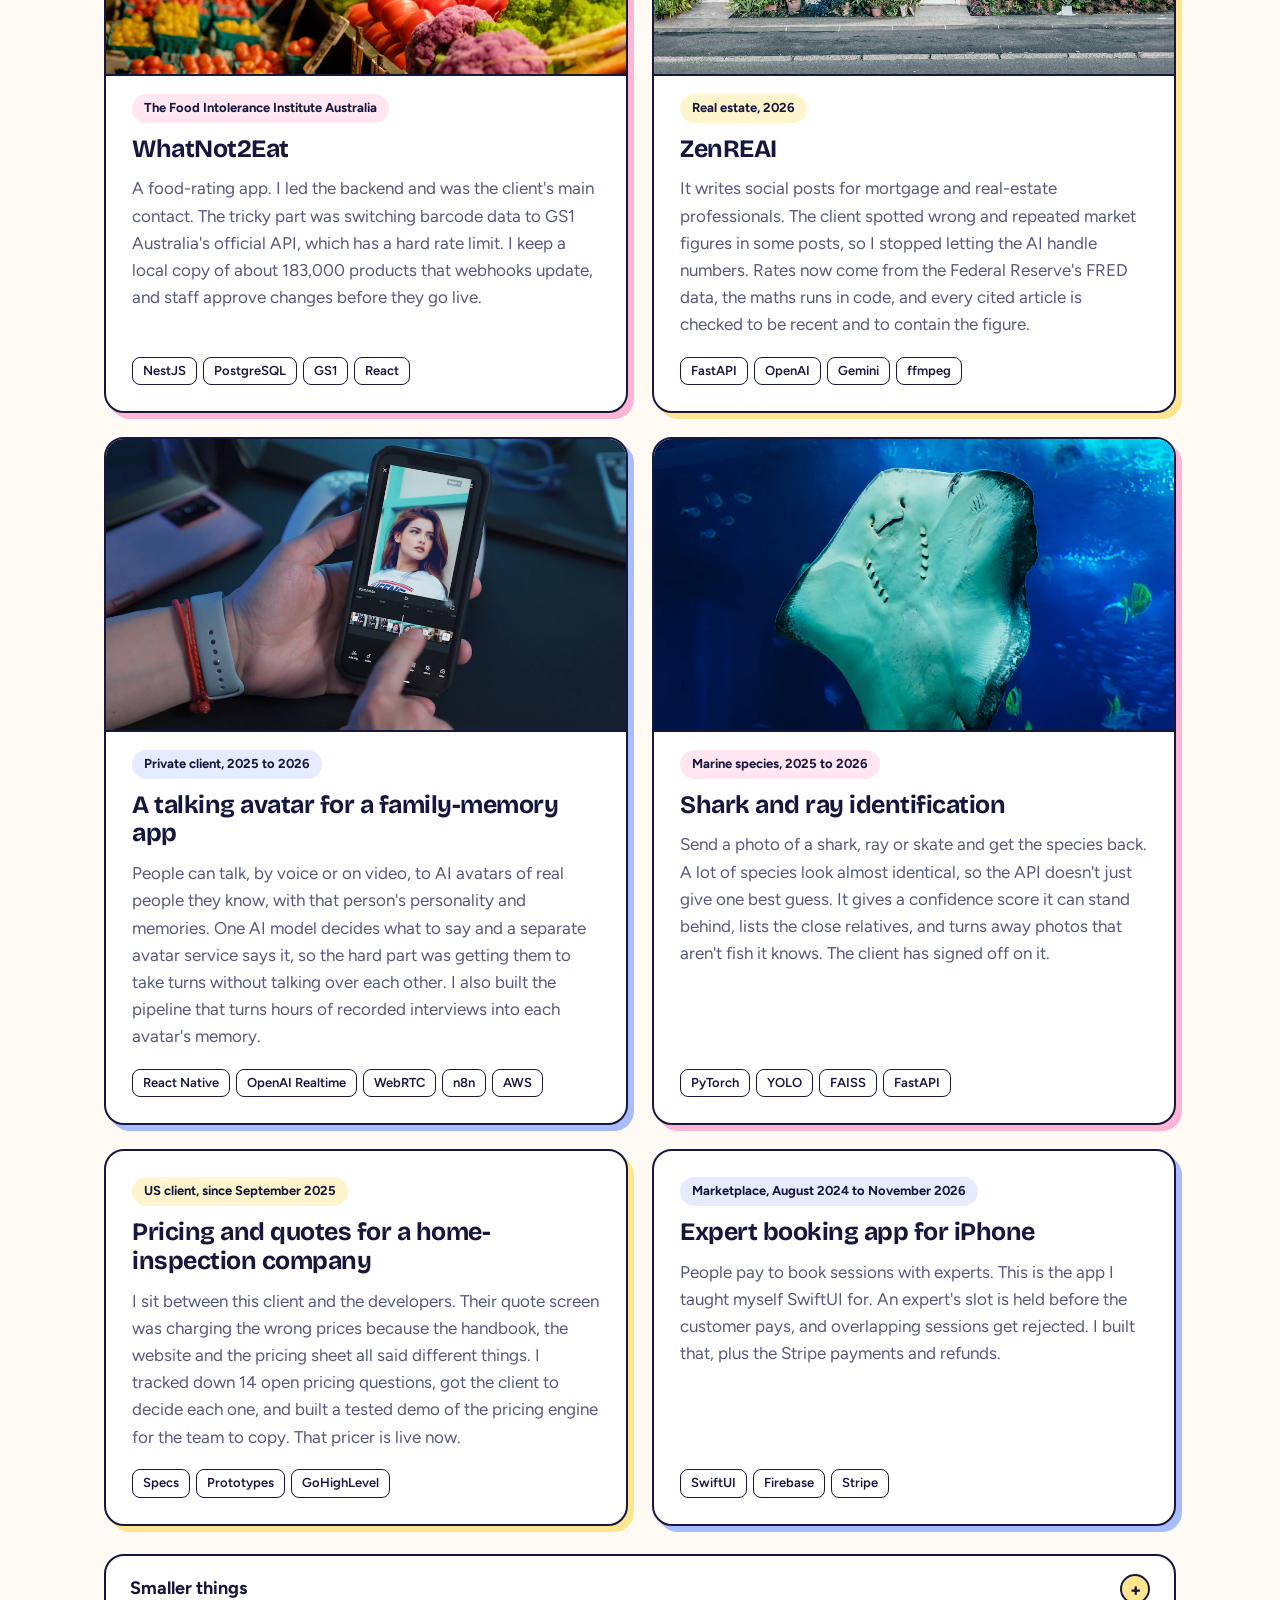
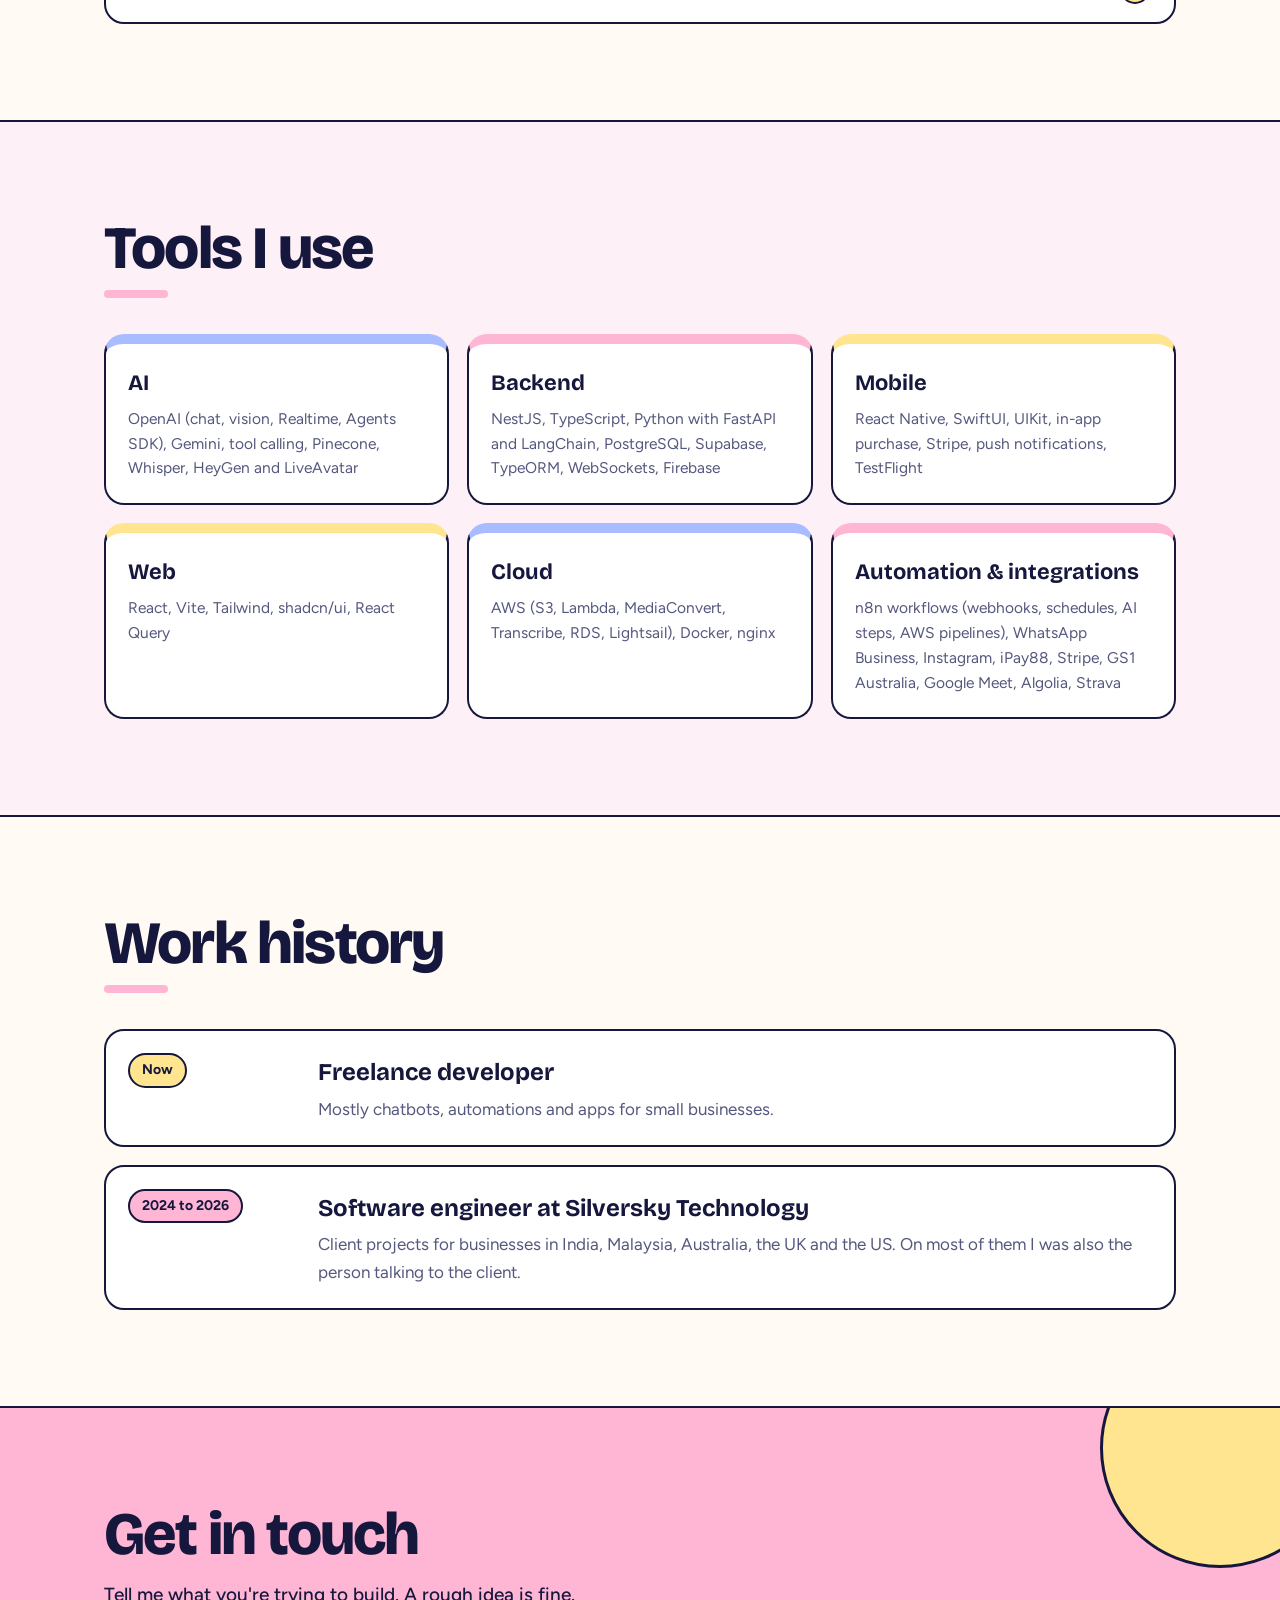
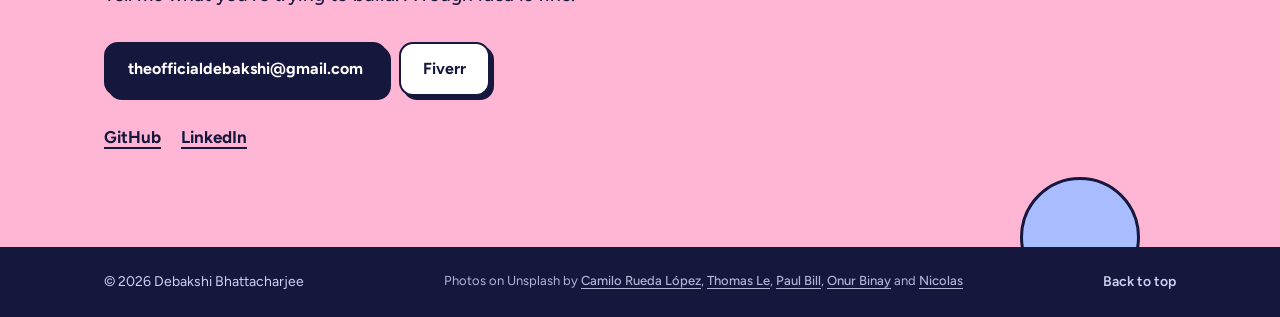
==== commit f4d9fd32: "Replace KL bookings stat with 10+ AI projects Co-Authored-By: Claude Opus 5.5 <noreply@anthropic.com" ====
--- a/index.html
+++ b/index.html
@@ -119,7 +119,7 @@
         <li class="stat c-blue"><strong>60+</strong><span>projects worked on, from AI backends to iOS apps</span></li>
         <li class="stat c-pink"><strong>2+</strong><span>years building software for paying clients</span></li>
         <li class="stat c-yellow"><strong>5+</strong><span>countries my clients are in, including India, Malaysia, Australia, the UK and the US</span></li>
-        <li class="stat c-white"><strong>115</strong><span>table bookings through a WhatsApp bot I built, in its first two months</span></li>
+        <li class="stat c-white"><strong>10+</strong><span>AI projects, from chatbots and assistants to talking avatars</span></li>
       </ul>
     </section>
 
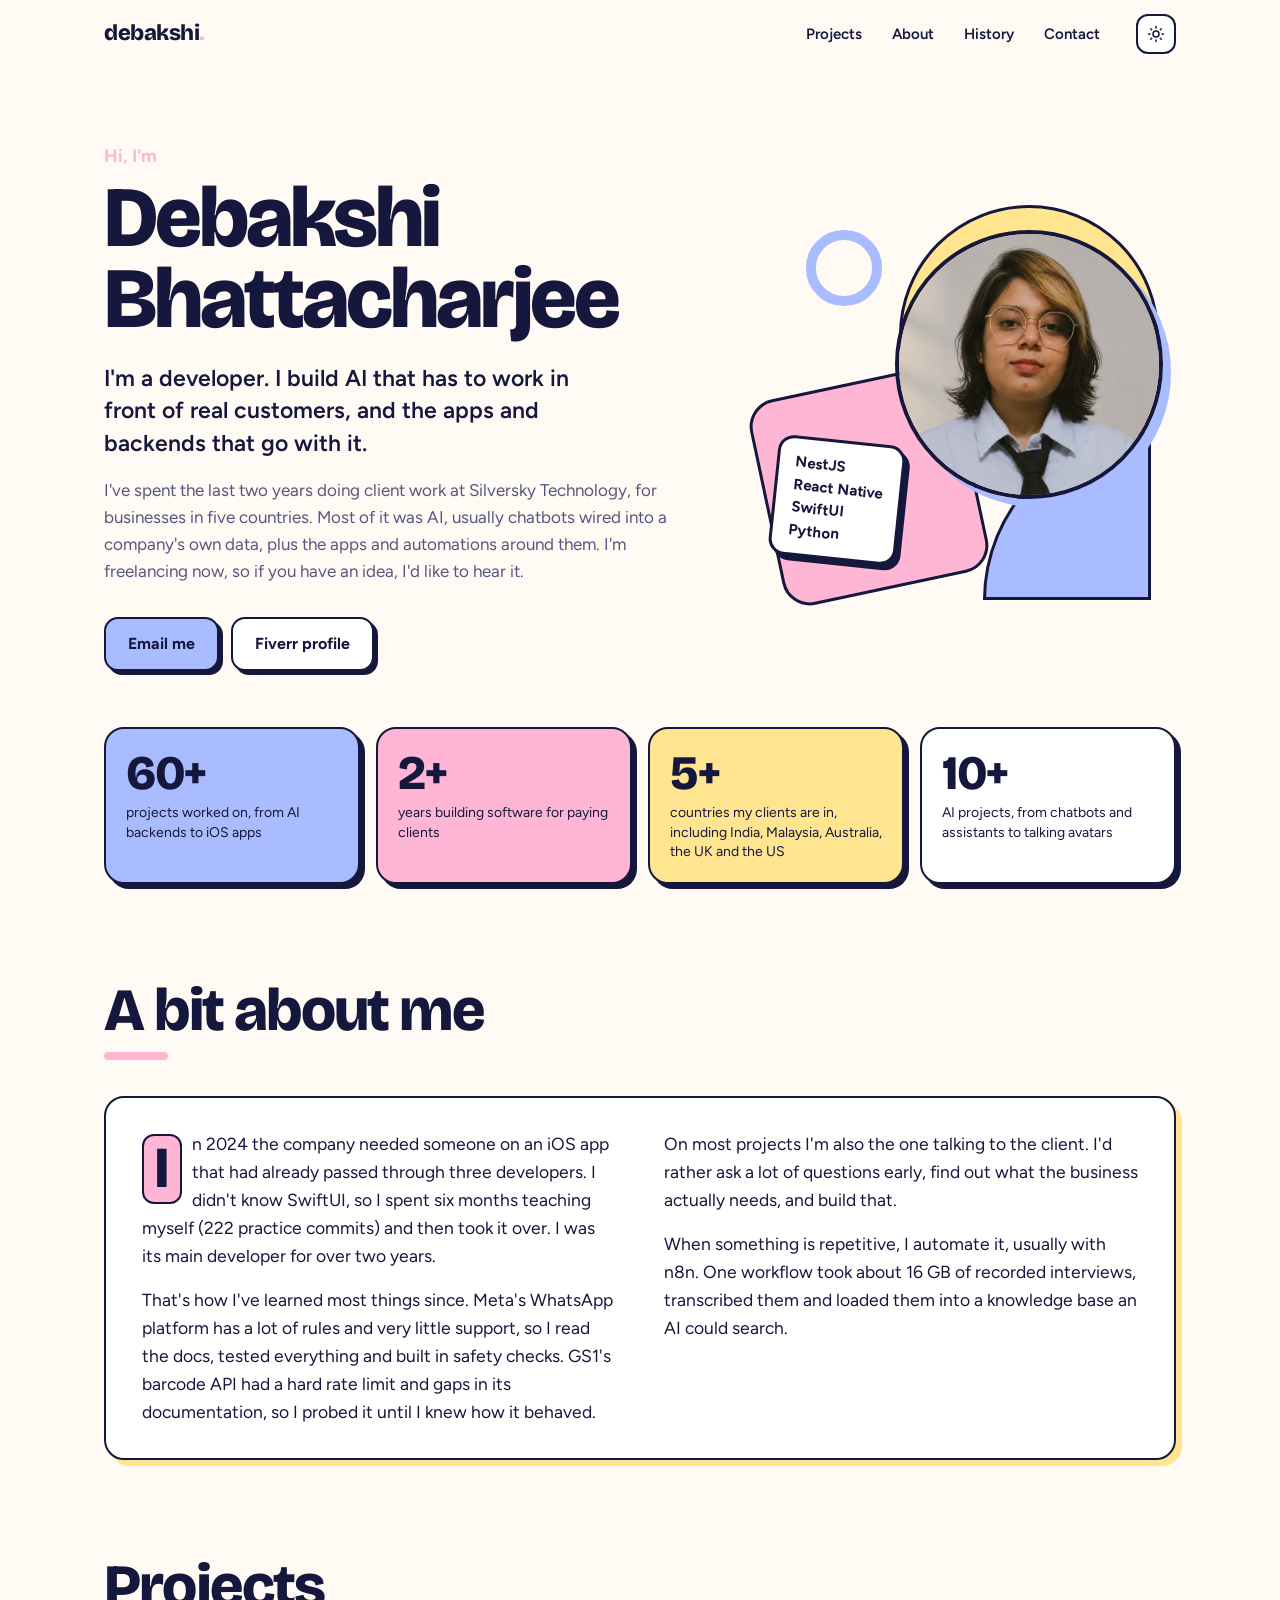
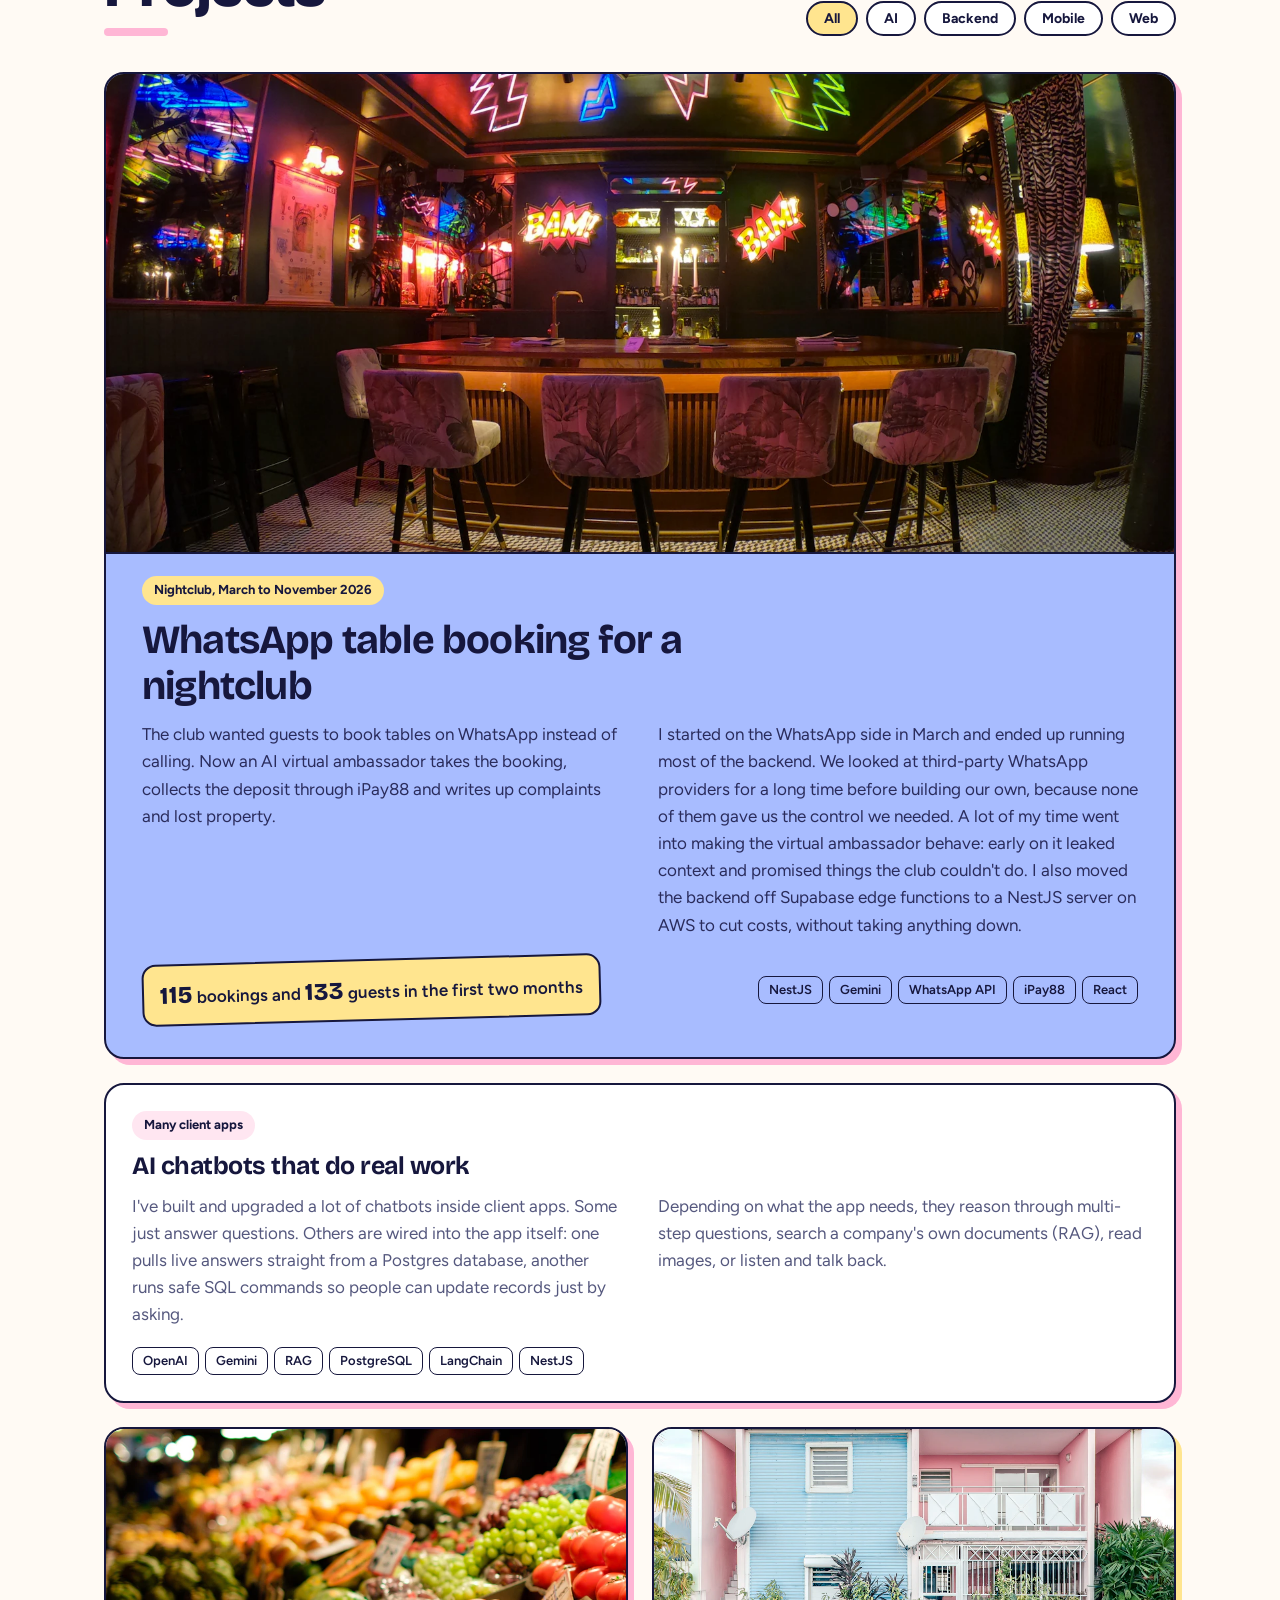
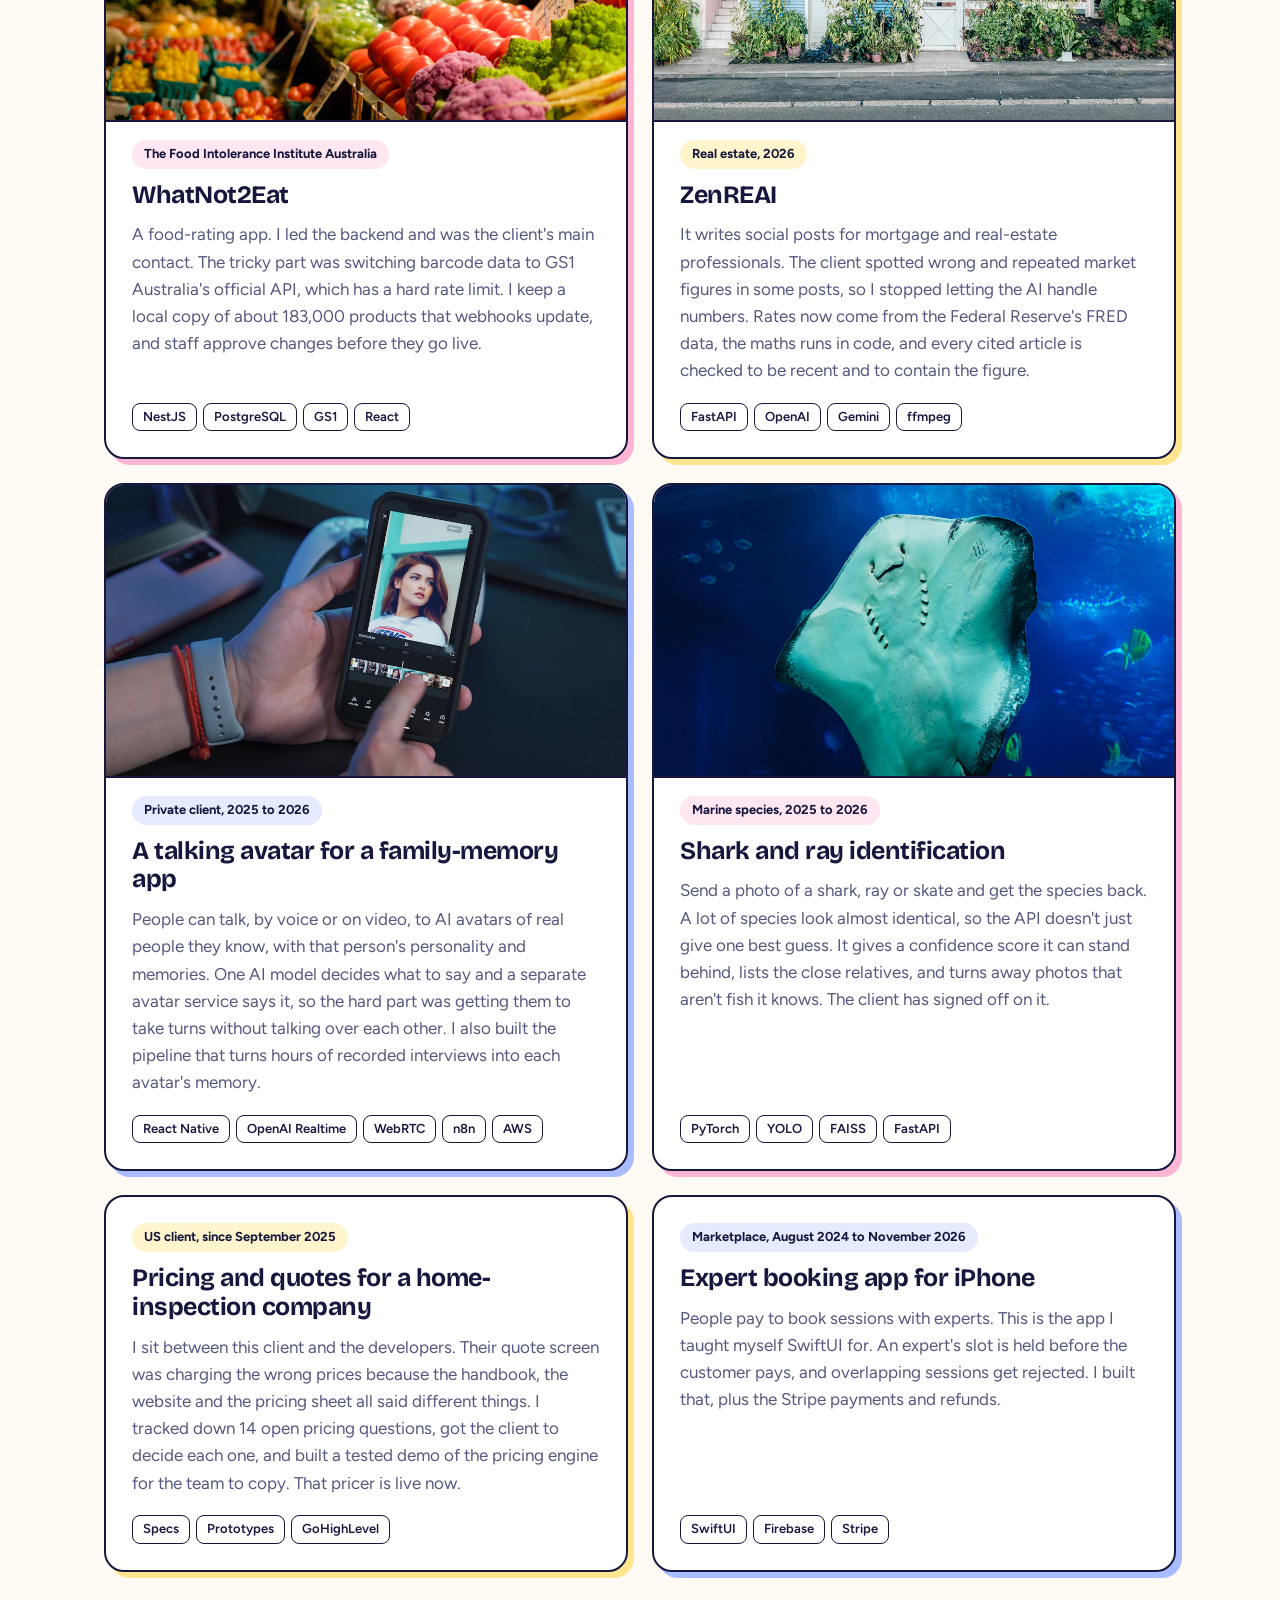
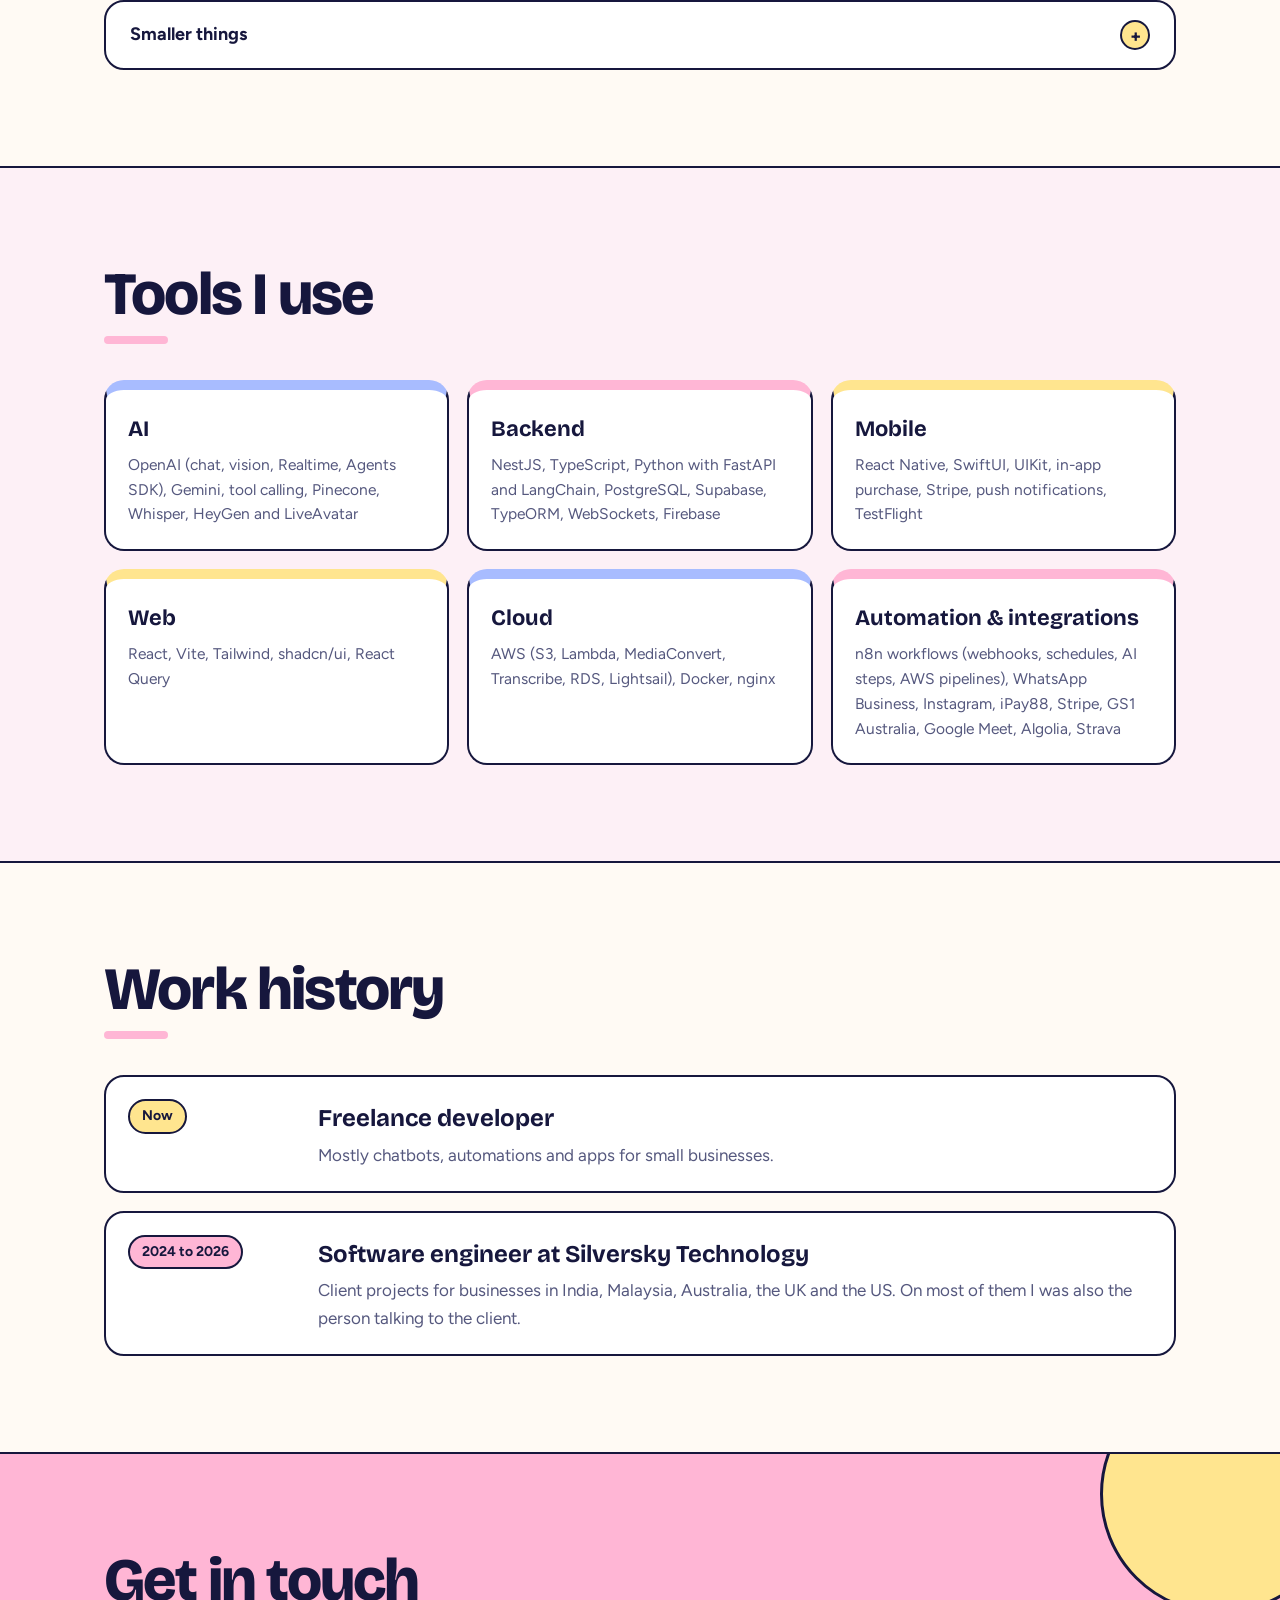
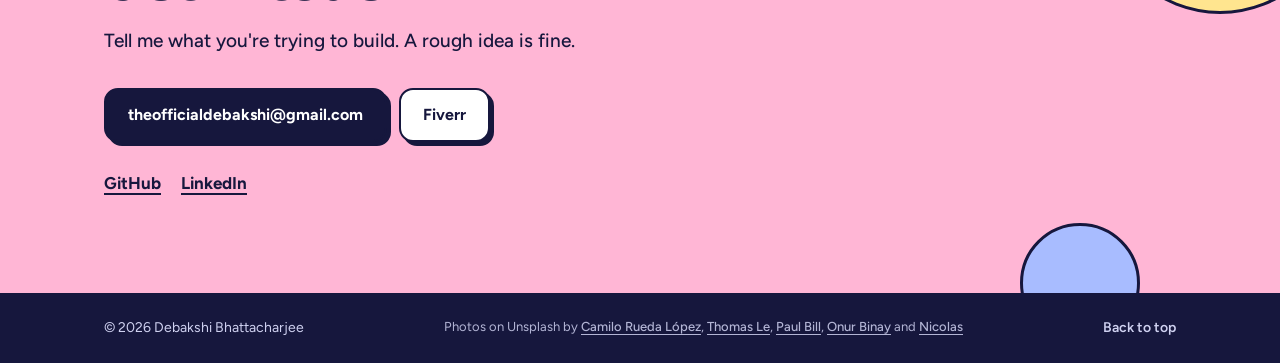
==== commit bd1ffbd7: "Stop naming the nightclub client Co-Authored-By: Claude Opus 5.5 <noreply@anthropic.com>" ====
--- a/index.html
+++ b/index.html
@@ -165,9 +165,9 @@
 
         <div class="cases">
           <article class="case case-feature" data-tags="ai backend web">
-            <img class="case-img" src="images/madras-bar.webp" width="1600" height="720" loading="lazy" alt="A bar lit with pink, blue and yellow neon lightning bolts">
-            <p class="case-meta">Nightclub in Kuala Lumpur, March to November 2026</p>
-            <h3>Madras Club</h3>
+            <img class="case-img" src="images/nightclub-bar.webp" width="1600" height="720" loading="lazy" alt="A bar lit with pink, blue and yellow neon lightning bolts">
+            <p class="case-meta">Nightclub, March to November 2026</p>
+            <h3>WhatsApp table booking for a nightclub</h3>
             <div class="case-body">
               <p>
                 The club wanted guests to book tables on WhatsApp instead of calling. Now an AI virtual
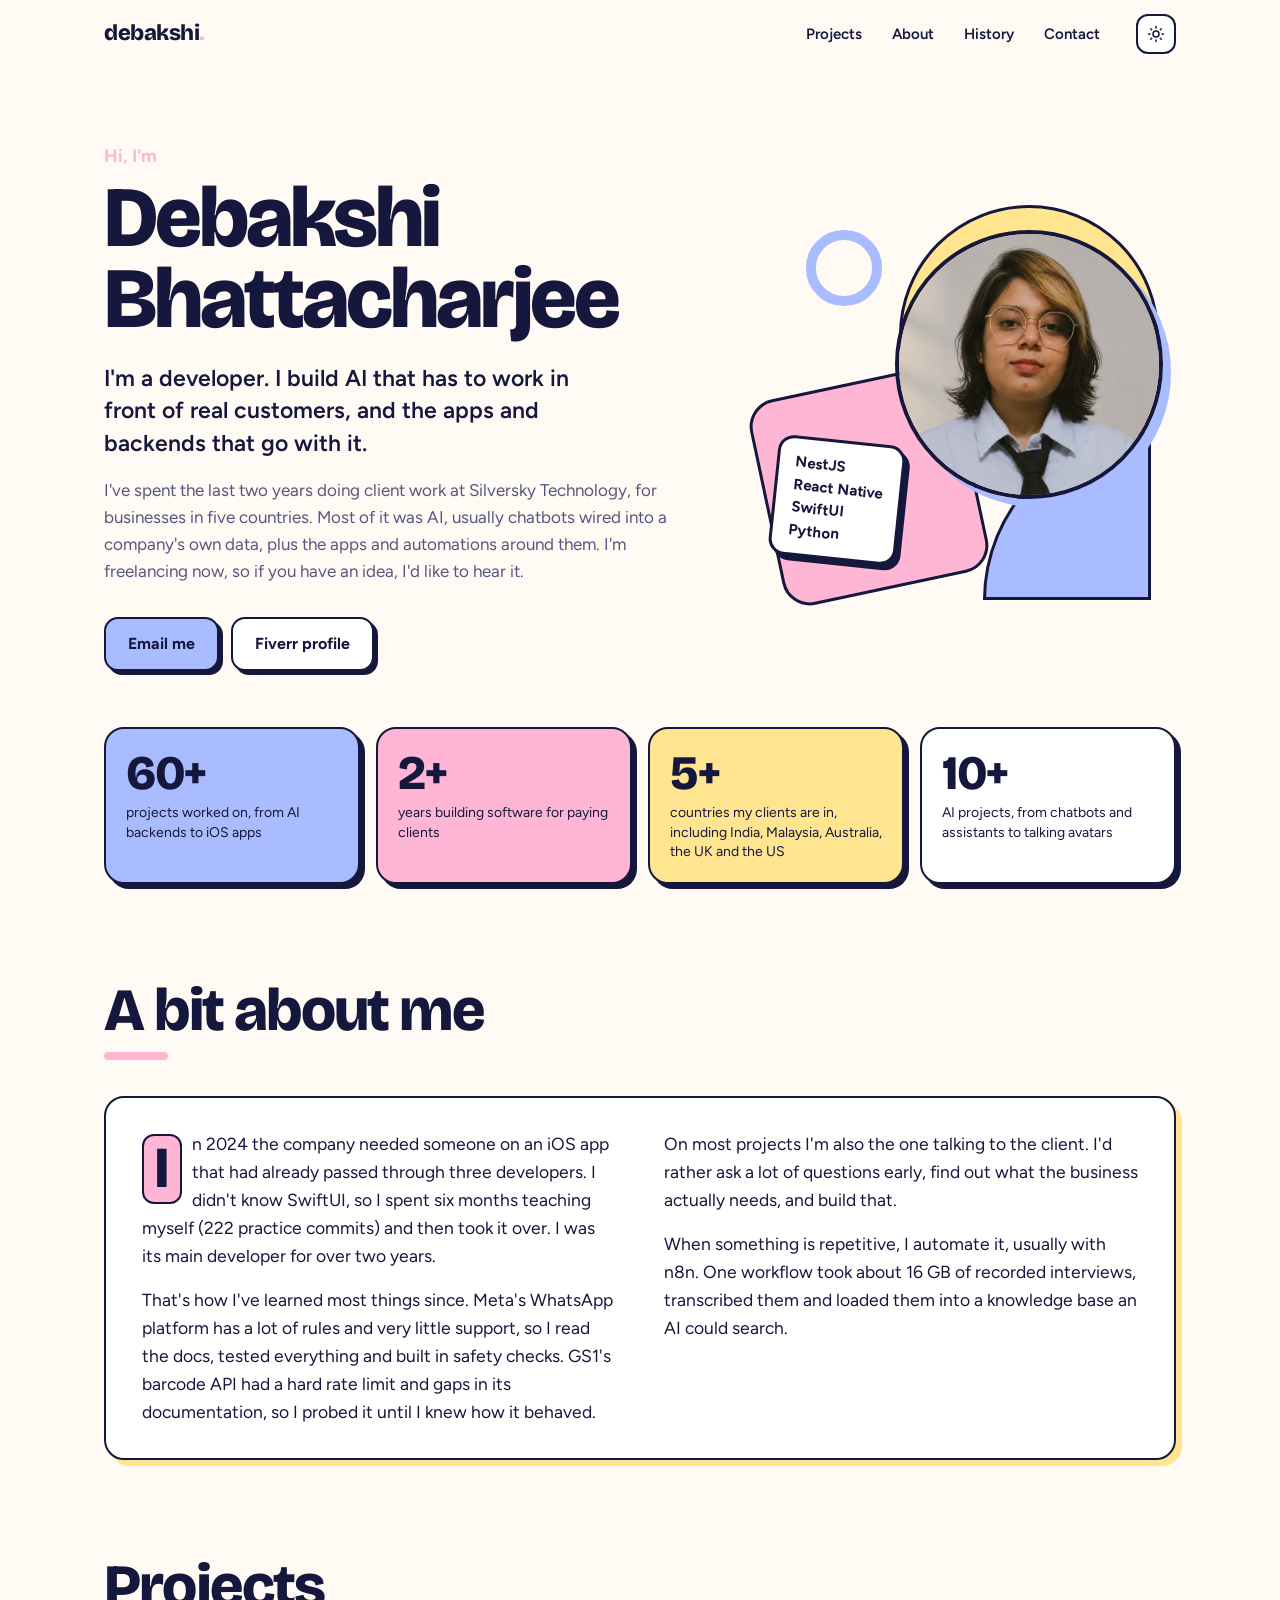
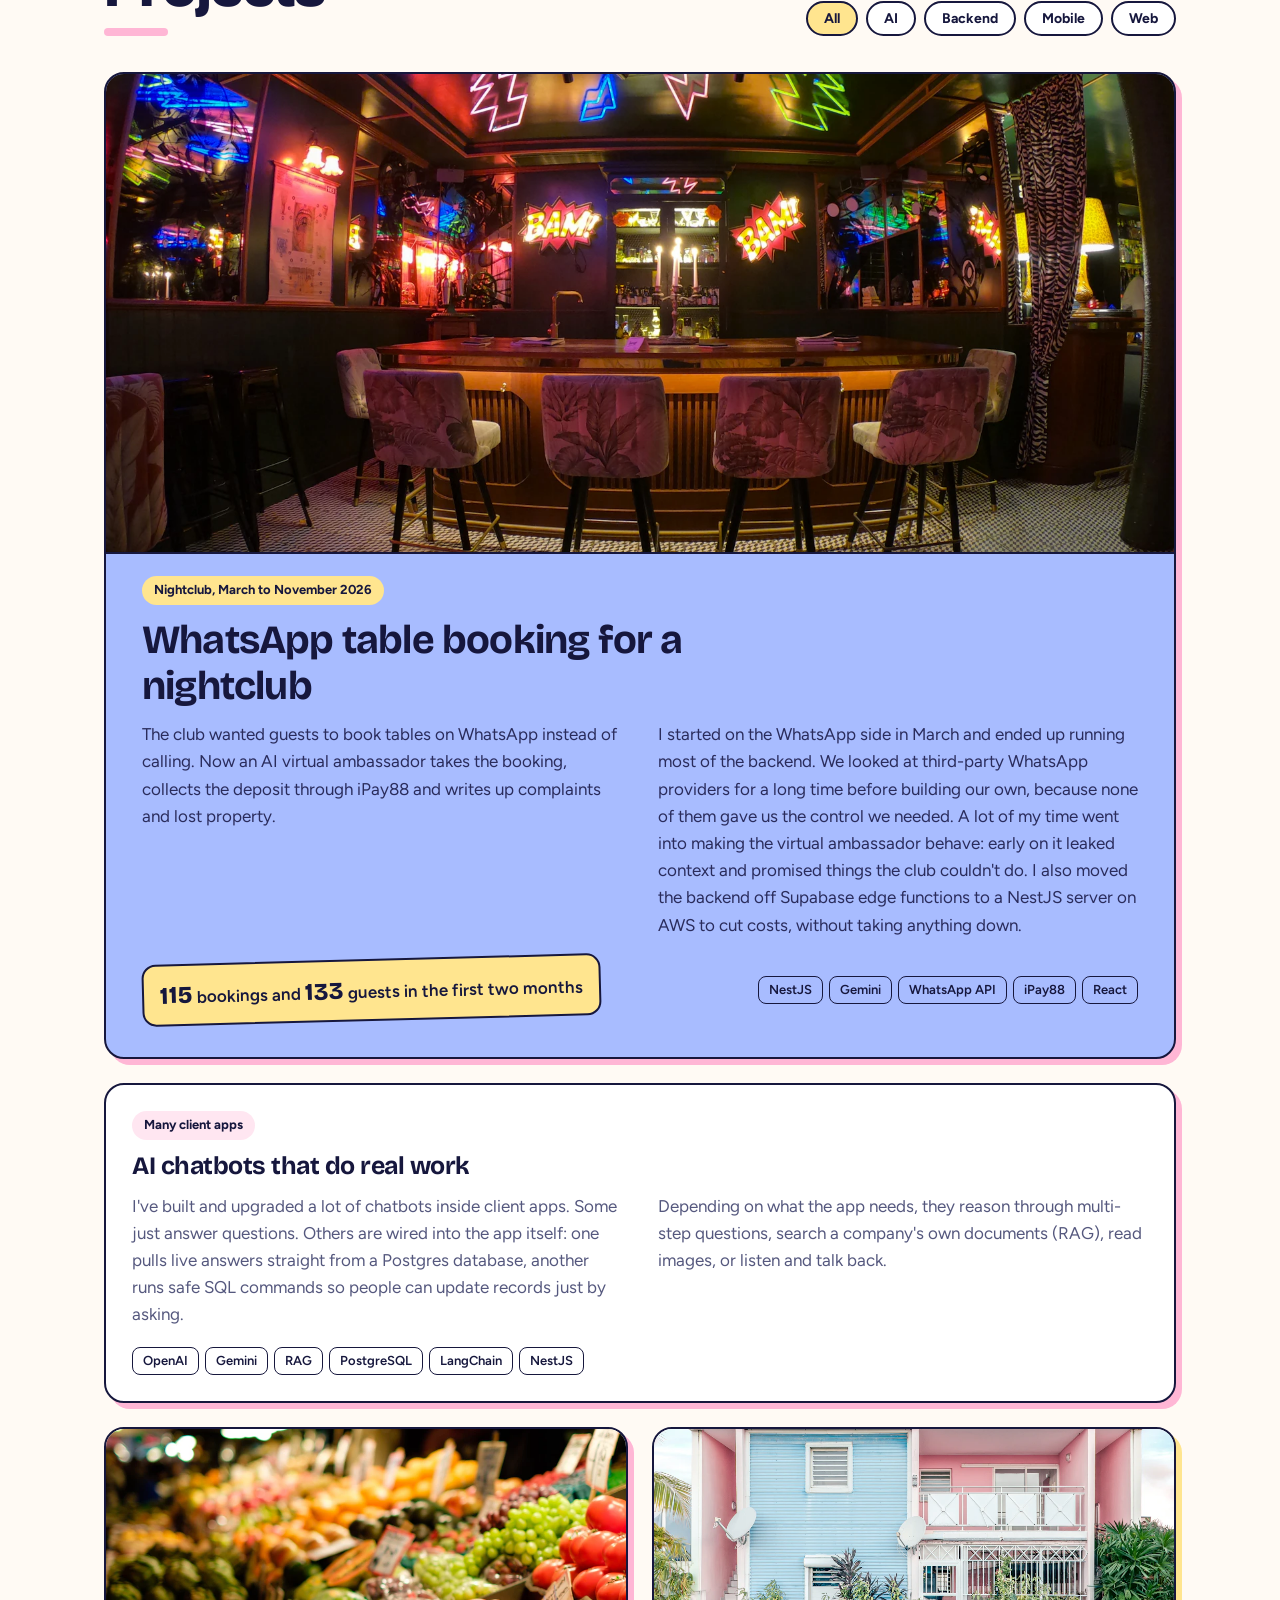
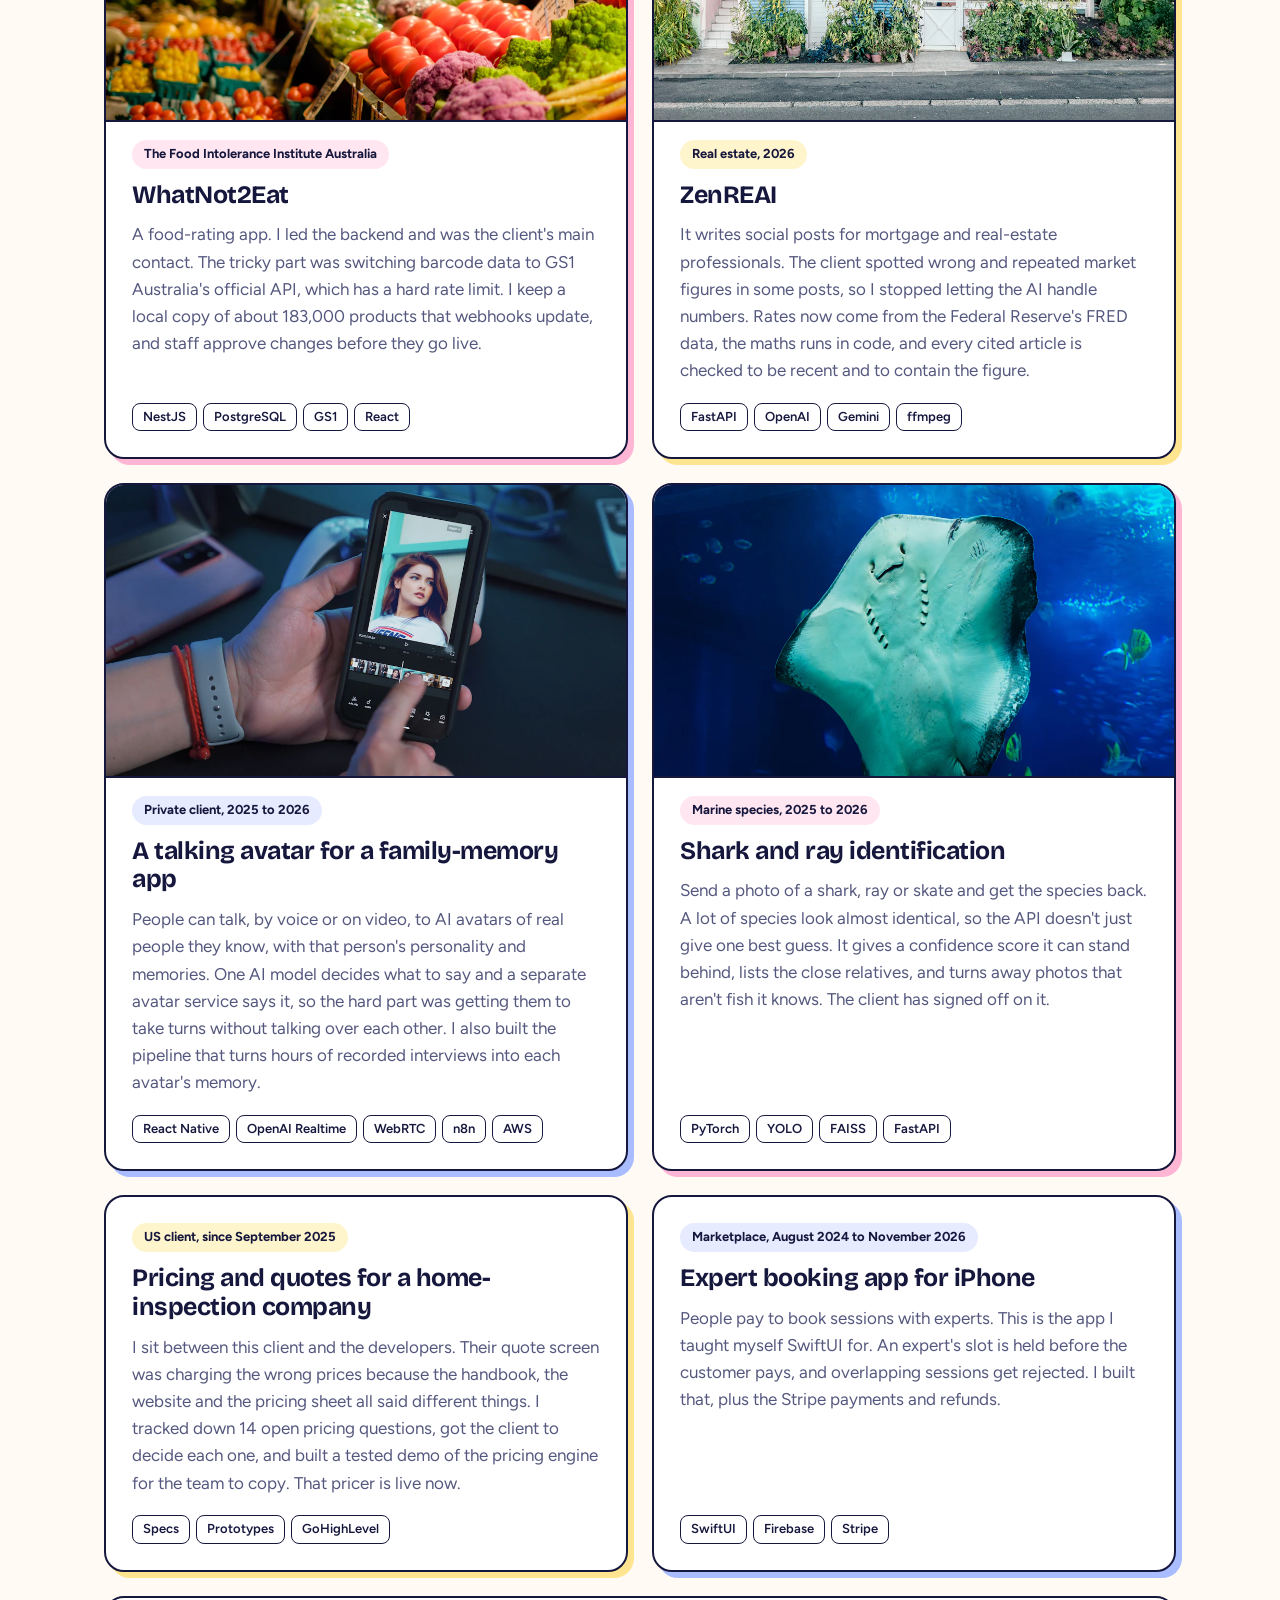
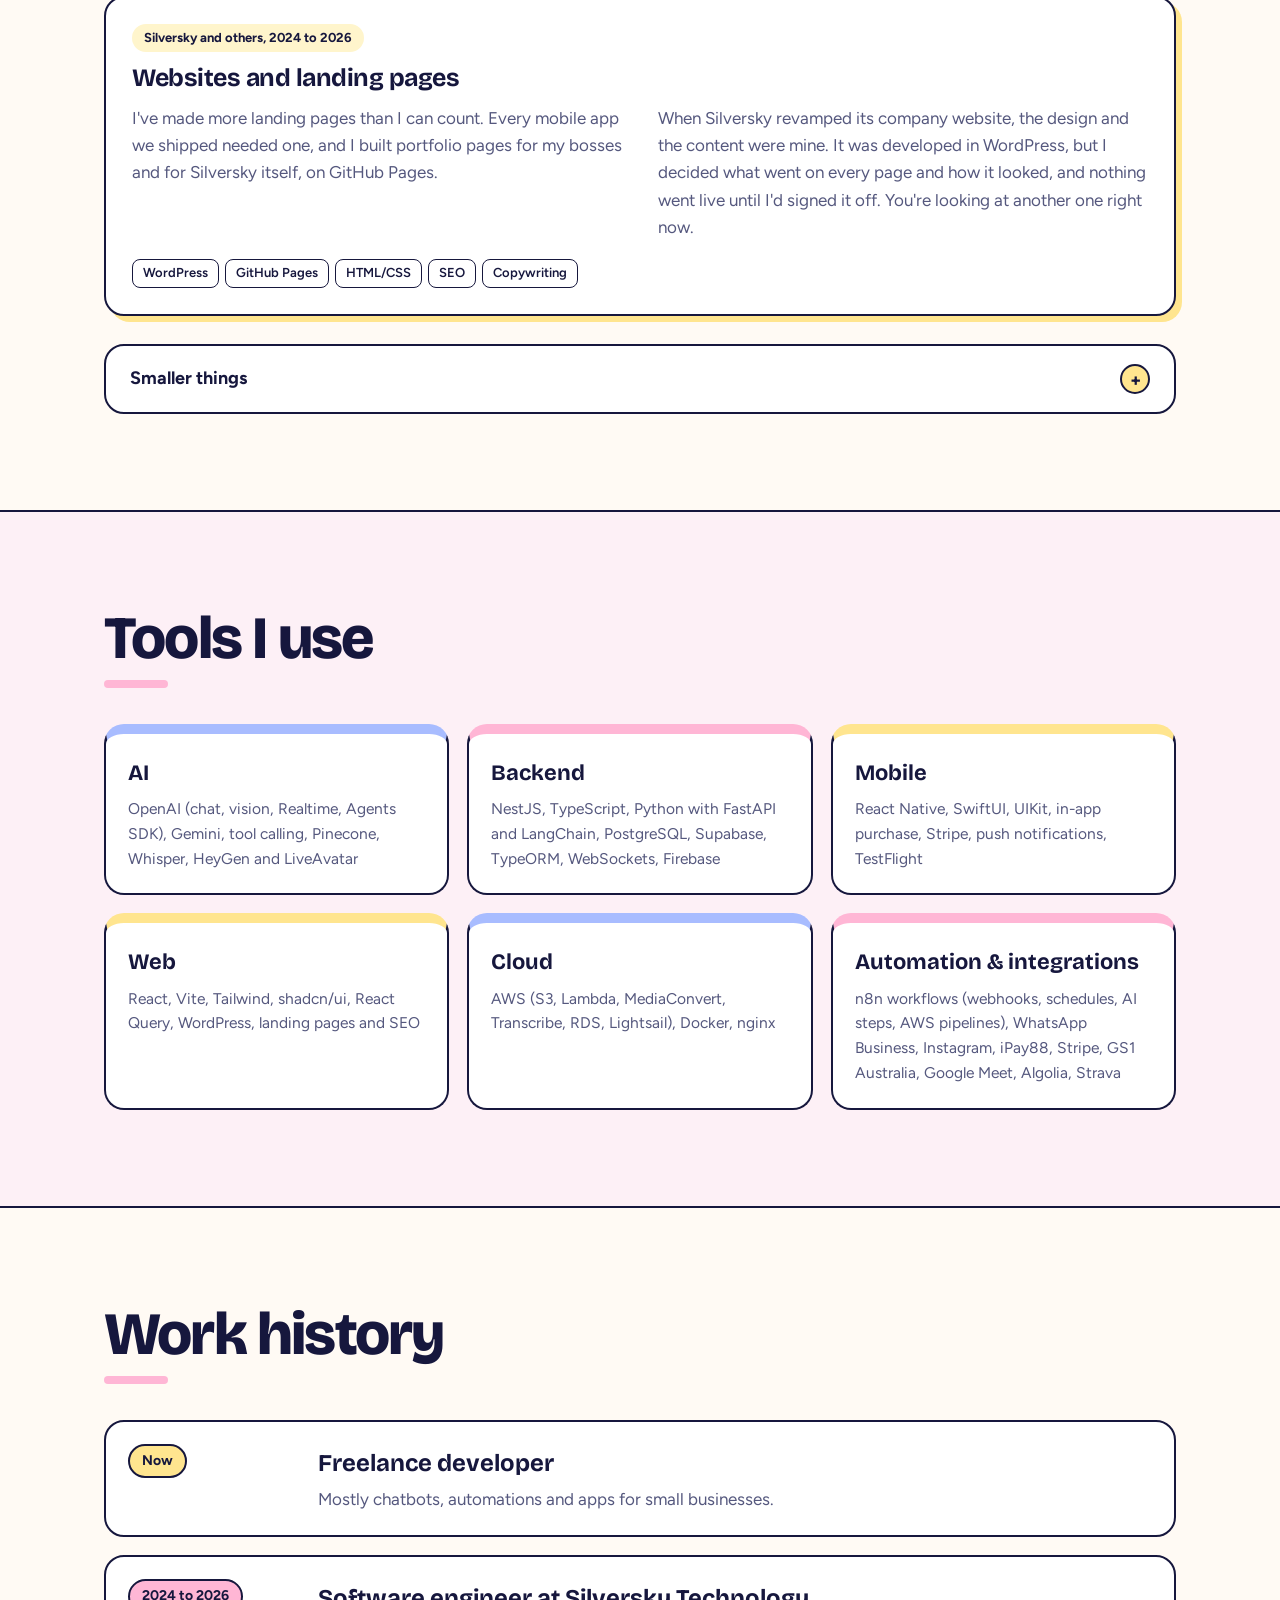
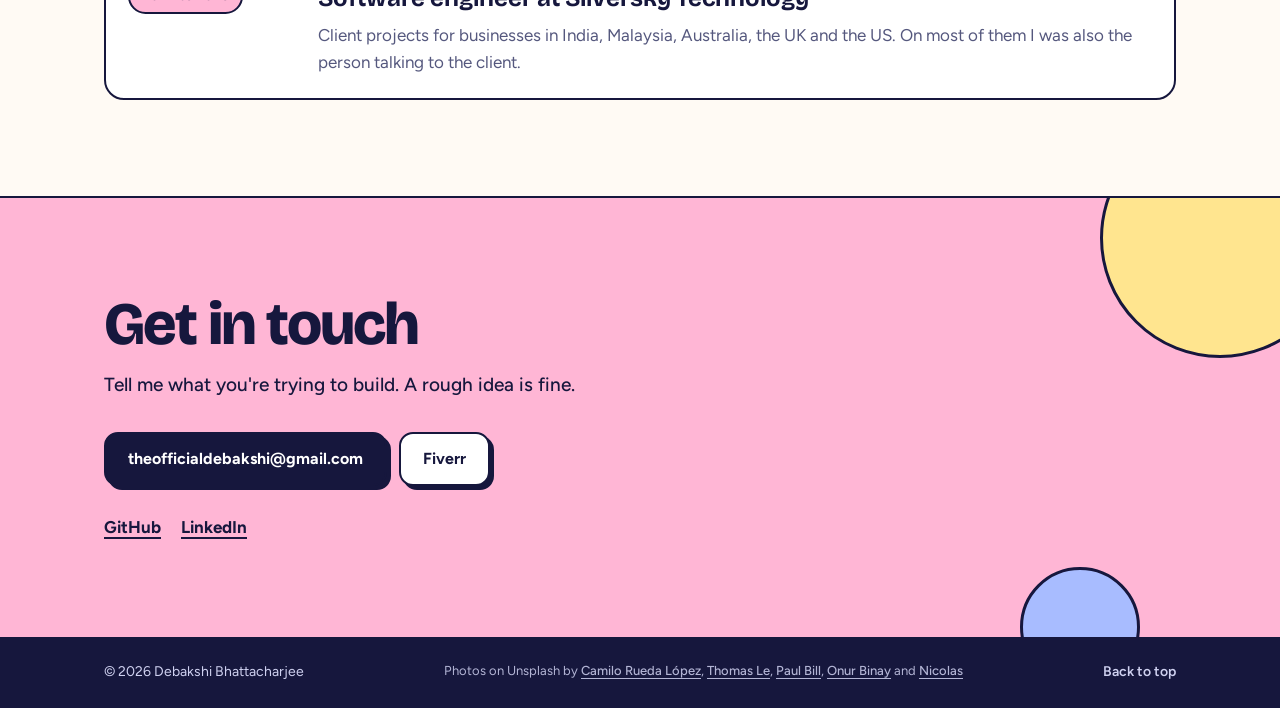
==== commit 4b40a6e3: "Add websites and landing pages to projects Co-Authored-By: Claude Opus 5.5 <noreply@anthropic.com>" ====
--- a/index.html
+++ b/index.html
@@ -4,7 +4,7 @@
   <meta charset="utf-8">
   <meta name="viewport" content="width=device-width, initial-scale=1">
   <title>Debakshi Bhattacharjee | AI Chatbot, n8n &amp; Full-Stack Developer</title>
-  <meta name="description" content="Freelance developer building AI chatbots, WhatsApp booking bots, n8n automations, backends and mobile apps. 60+ projects for clients in 5+ countries.">
+  <meta name="description" content="Freelance developer building AI chatbots, WhatsApp booking bots, n8n automations, landing pages, backends and mobile apps. 60+ projects for clients in 5+ countries.">
   <meta name="author" content="Debakshi Bhattacharjee">
   <meta name="robots" content="index, follow">
   <link rel="canonical" href="https://debab1ee.github.io/">
@@ -281,6 +281,23 @@
             <ul class="tags"><li>SwiftUI</li><li>Firebase</li><li>Stripe</li></ul>
           </article>
 
+          <article class="case case-wide c-yellow" data-tags="web">
+            <p class="case-meta">Silversky and others, 2024 to 2026</p>
+            <h3>Websites and landing pages</h3>
+            <div class="case-body">
+              <p>
+                I've made more landing pages than I can count. Every mobile app we shipped needed one, and
+                I built portfolio pages for my bosses and for Silversky itself, on GitHub Pages.
+              </p>
+              <p>
+                When Silversky revamped its company website, the design and the content were mine. It was
+                developed in WordPress, but I decided what went on every page and how it looked, and nothing
+                went live until I'd signed it off. You're looking at another one right now.
+              </p>
+            </div>
+            <ul class="tags"><li>WordPress</li><li>GitHub Pages</li><li>HTML/CSS</li><li>SEO</li><li>Copywriting</li></ul>
+          </article>
+
         </div>
 
         <details class="more">
@@ -305,7 +322,7 @@
           <div class="skill c-blue"><h3>AI</h3><p>OpenAI (chat, vision, Realtime, Agents SDK), Gemini, tool calling, Pinecone, Whisper, HeyGen and LiveAvatar</p></div>
           <div class="skill c-pink"><h3>Backend</h3><p>NestJS, TypeScript, Python with FastAPI and LangChain, PostgreSQL, Supabase, TypeORM, WebSockets, Firebase</p></div>
           <div class="skill c-yellow"><h3>Mobile</h3><p>React Native, SwiftUI, UIKit, in-app purchase, Stripe, push notifications, TestFlight</p></div>
-          <div class="skill c-yellow"><h3>Web</h3><p>React, Vite, Tailwind, shadcn/ui, React Query</p></div>
+          <div class="skill c-yellow"><h3>Web</h3><p>React, Vite, Tailwind, shadcn/ui, React Query, WordPress, landing pages and SEO</p></div>
           <div class="skill c-blue"><h3>Cloud</h3><p>AWS (S3, Lambda, MediaConvert, Transcribe, RDS, Lightsail), Docker, nginx</p></div>
           <div class="skill c-pink"><h3>Automation &amp; integrations</h3><p>n8n workflows (webhooks, schedules, AI steps, AWS pipelines), WhatsApp Business, Instagram, iPay88, Stripe, GS1 Australia, Google Meet, Algolia, Strava</p></div>
         </div>
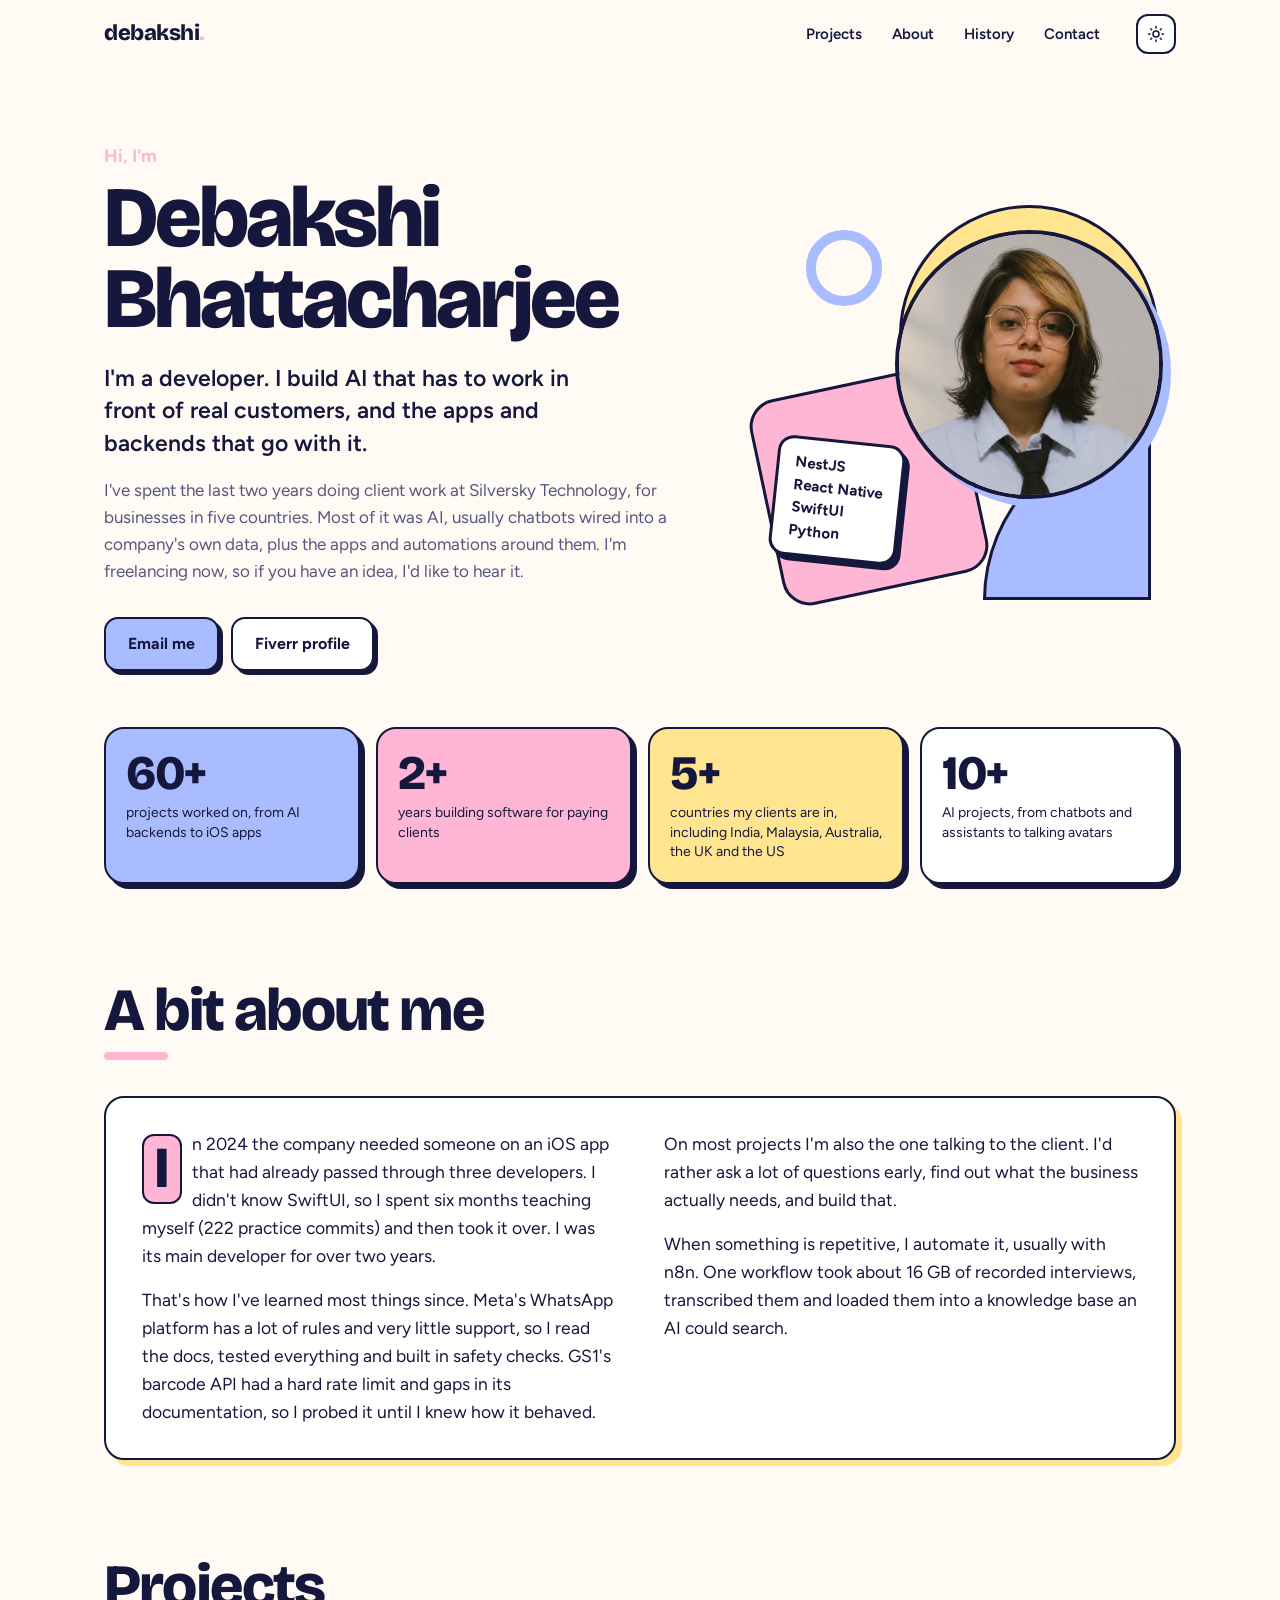
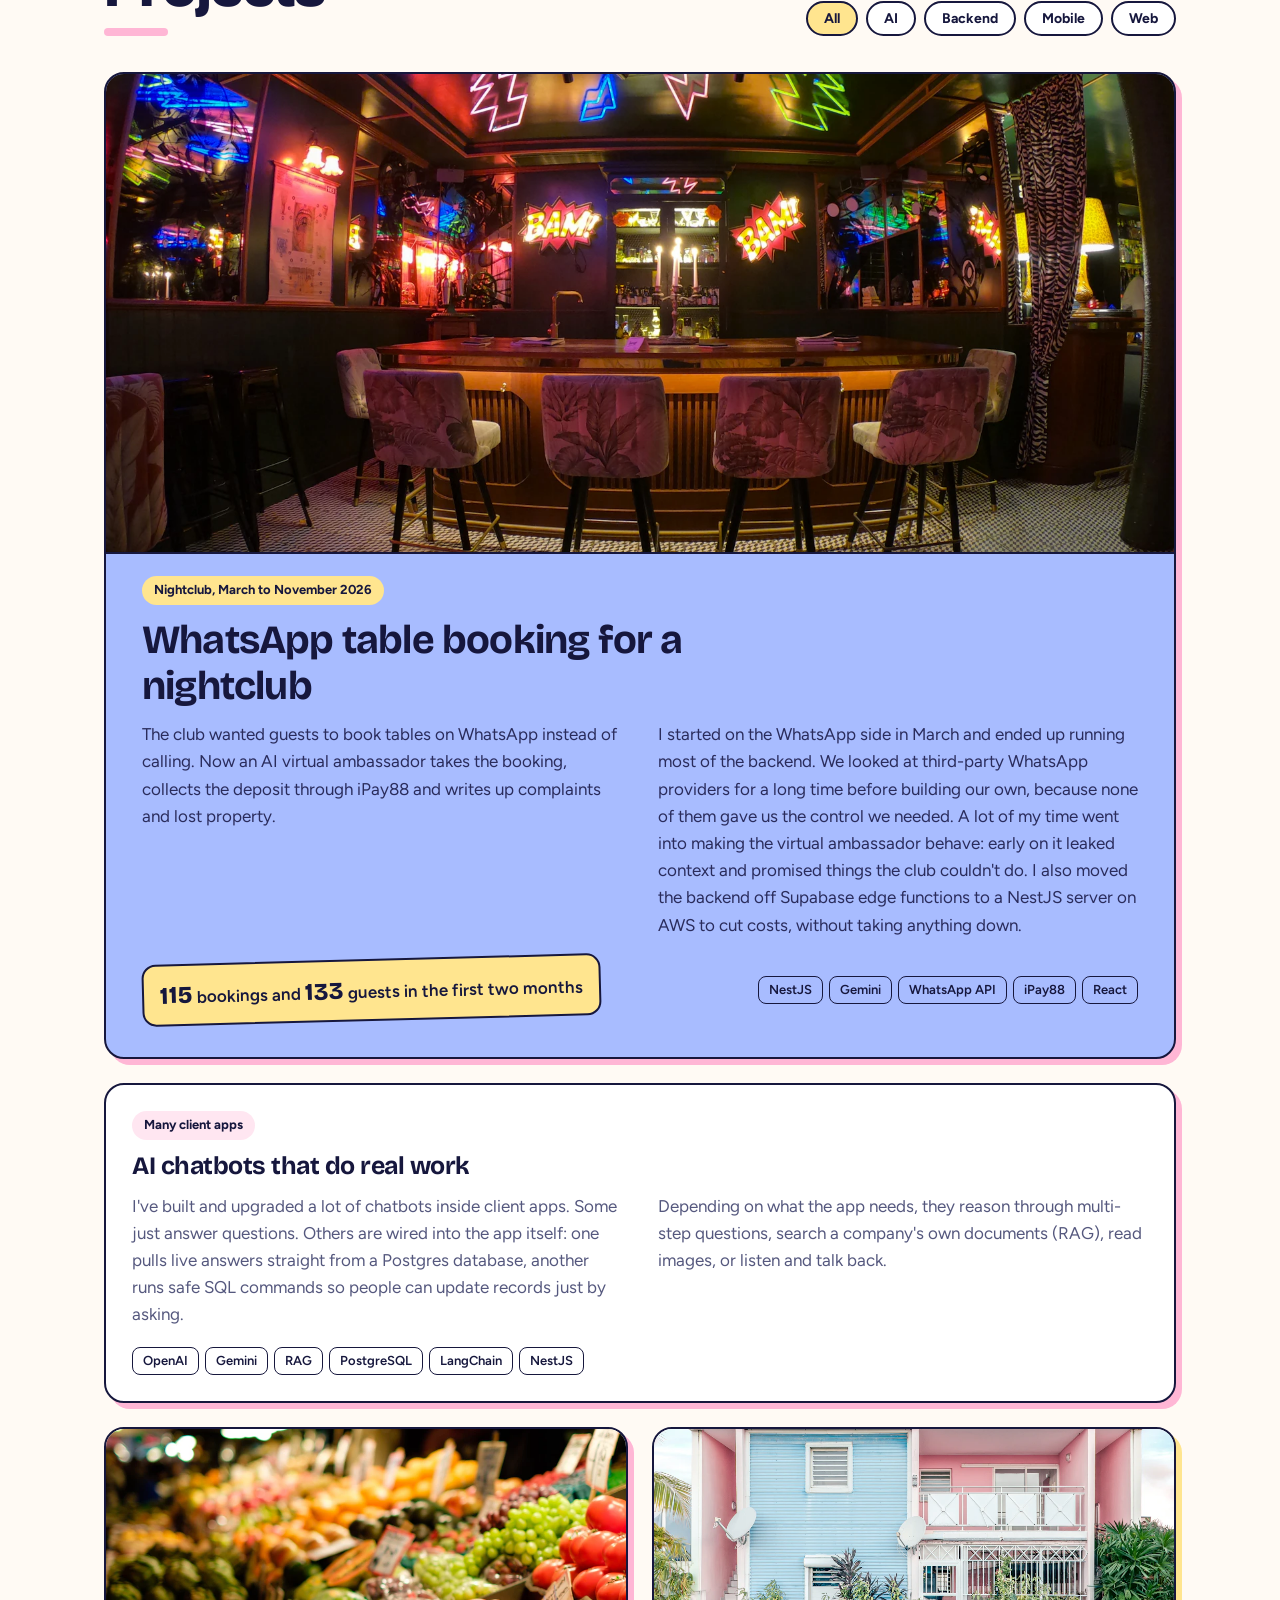
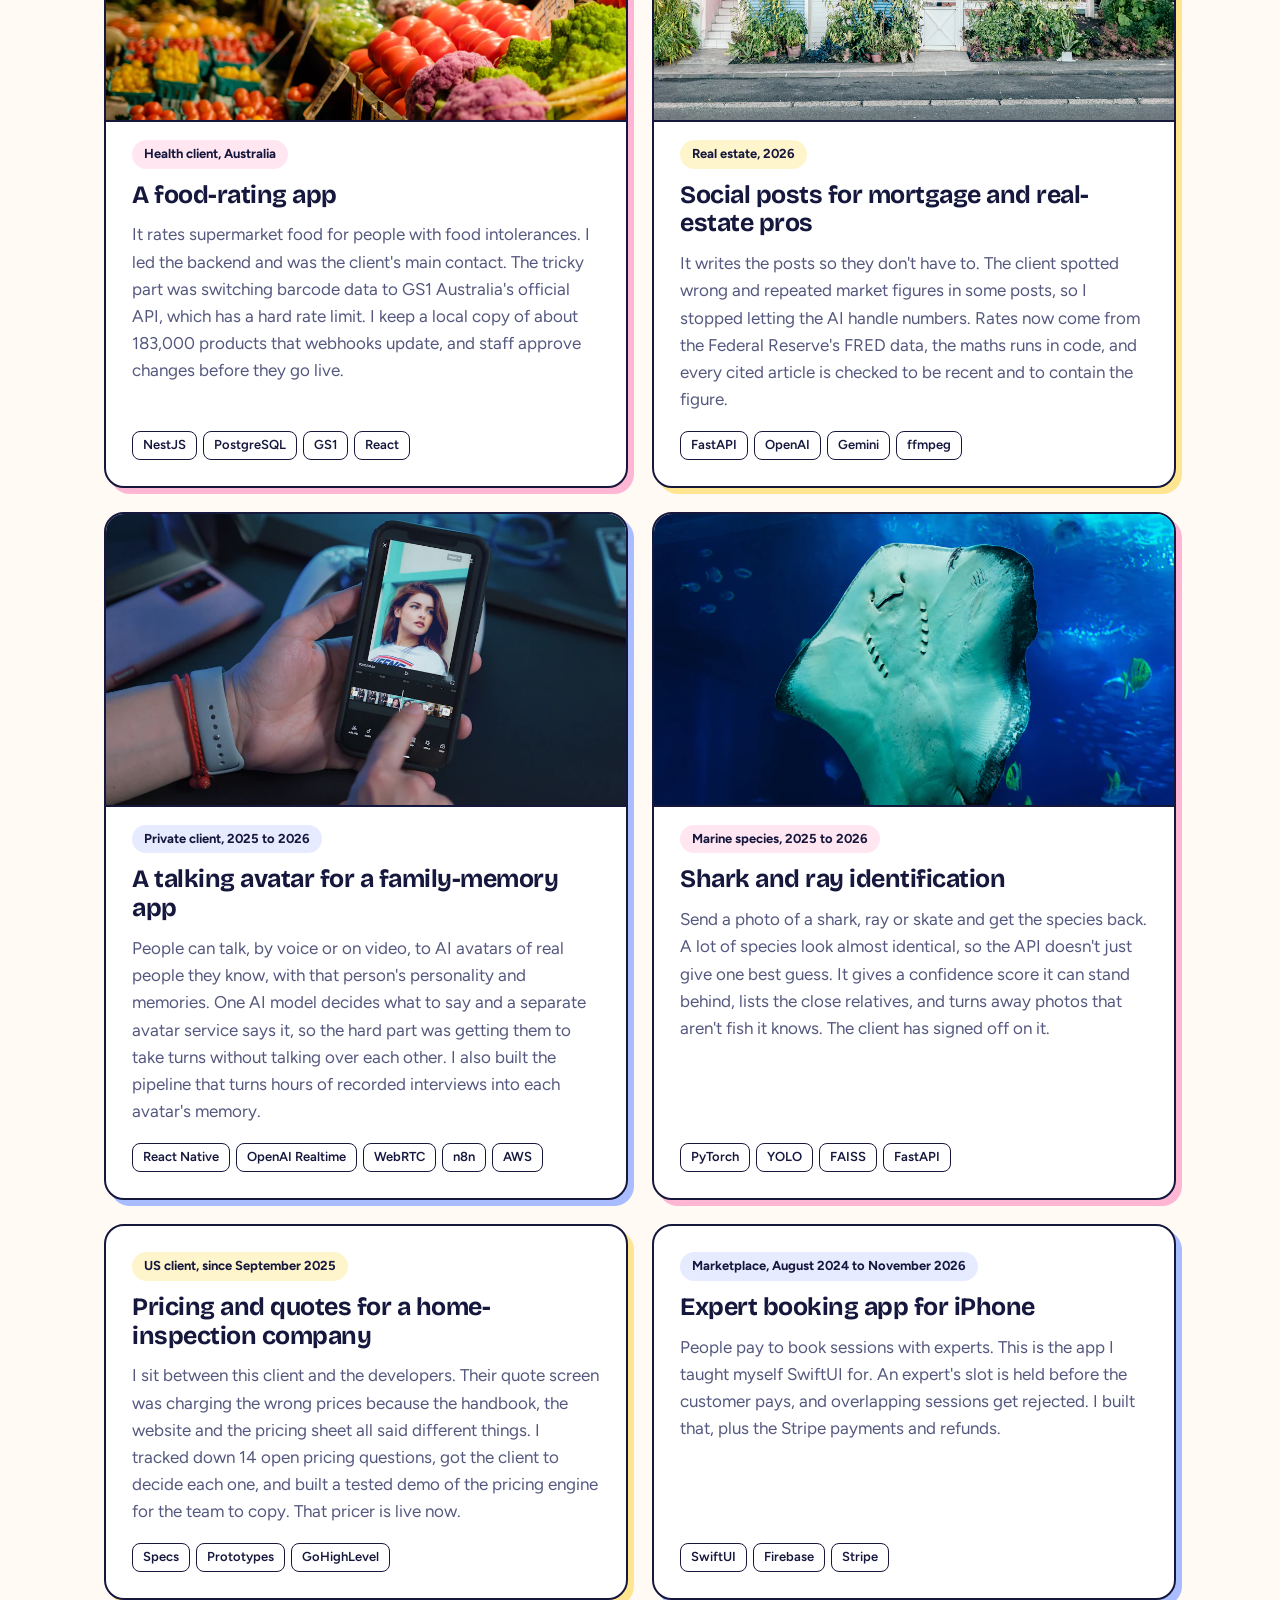
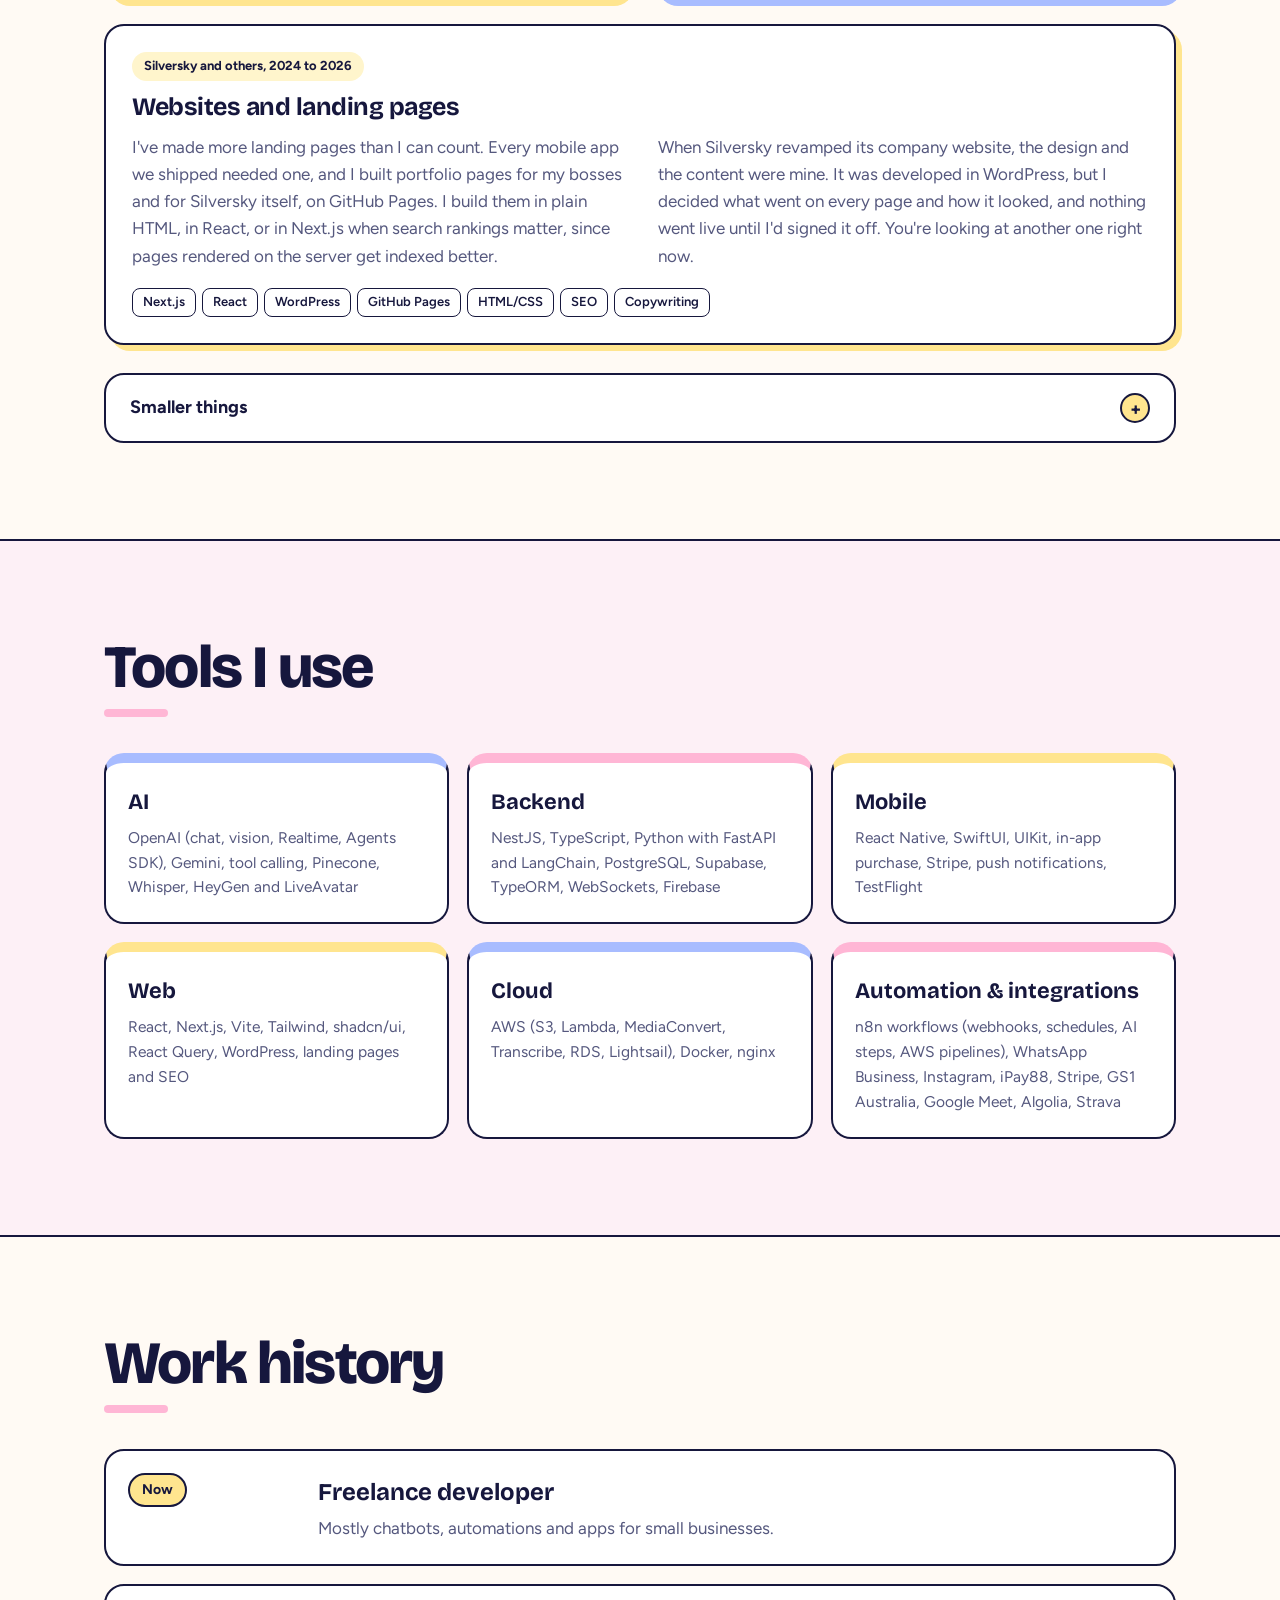
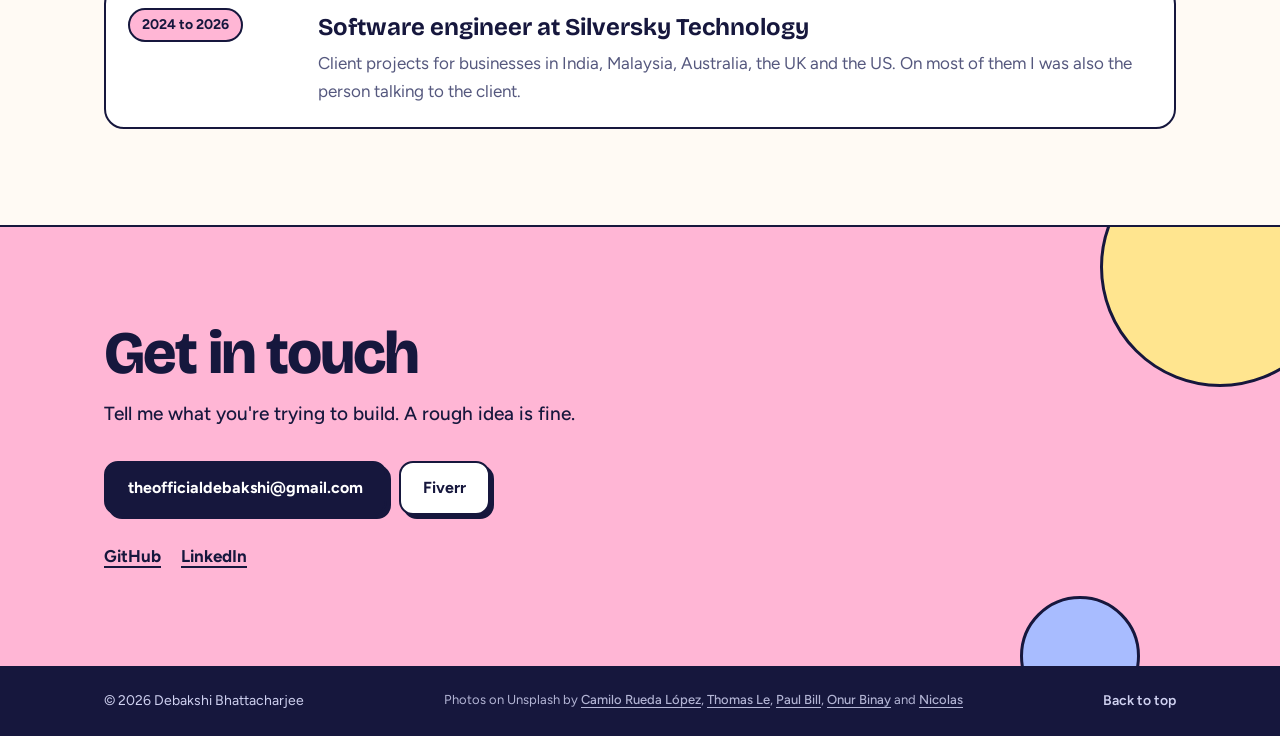
==== commit d95d5133: "Stop naming clients; add Next.js to landing pages Co-Authored-By: Claude Opus 5.5 <noreply@anthropic" ====
--- a/index.html
+++ b/index.html
@@ -207,11 +207,11 @@
           </article>
 
           <article class="case c-pink" data-tags="backend web">
-            <img class="case-img" src="images/whatnot2eat-produce.webp" width="1000" height="560" loading="lazy" alt="Fresh fruit and vegetables stacked in a supermarket aisle">
-            <p class="case-meta">The Food Intolerance Institute Australia</p>
-            <h3>WhatNot2Eat</h3>
-            <p class="case-summary">
-              A food-rating app. I led the backend and was the client's main contact. The tricky part was
+            <img class="case-img" src="images/produce.webp" width="1000" height="560" loading="lazy" alt="Fresh fruit and vegetables stacked in a supermarket aisle">
+            <p class="case-meta">Health client, Australia</p>
+            <h3>A food-rating app</h3>
+            <p class="case-summary">
+              It rates supermarket food for people with food intolerances. I led the backend and was the client's main contact. The tricky part was
               switching barcode data to GS1 Australia's official API, which has a hard rate limit. I keep a
               local copy of about 183,000 products that webhooks update, and staff approve changes before
               they go live.
@@ -220,11 +220,11 @@
           </article>
 
           <article class="case c-yellow" data-tags="ai backend">
-            <img class="case-img" src="images/zenreai-house.webp" width="1000" height="560" loading="lazy" alt="A pink and blue two-storey house">
+            <img class="case-img" src="images/house.webp" width="1000" height="560" loading="lazy" alt="A pink and blue two-storey house">
             <p class="case-meta">Real estate, 2026</p>
-            <h3>ZenREAI</h3>
-            <p class="case-summary">
-              It writes social posts for mortgage and real-estate professionals. The client spotted wrong
+            <h3>Social posts for mortgage and real-estate pros</h3>
+            <p class="case-summary">
+              It writes the posts so they don't have to. The client spotted wrong
               and repeated market figures in some posts, so I stopped letting the AI handle numbers. Rates
               now come from the Federal Reserve's FRED data, the maths runs in code, and every cited article
               is checked to be recent and to contain the figure.
@@ -287,7 +287,7 @@
             <div class="case-body">
               <p>
                 I've made more landing pages than I can count. Every mobile app we shipped needed one, and
-                I built portfolio pages for my bosses and for Silversky itself, on GitHub Pages.
+                I built portfolio pages for my bosses and for Silversky itself, on GitHub Pages. I build them in plain HTML, in React, or in Next.js when search rankings matter, since pages rendered on the server get indexed better.
               </p>
               <p>
                 When Silversky revamped its company website, the design and the content were mine. It was
@@ -295,7 +295,7 @@
                 went live until I'd signed it off. You're looking at another one right now.
               </p>
             </div>
-            <ul class="tags"><li>WordPress</li><li>GitHub Pages</li><li>HTML/CSS</li><li>SEO</li><li>Copywriting</li></ul>
+            <ul class="tags"><li>Next.js</li><li>React</li><li>WordPress</li><li>GitHub Pages</li><li>HTML/CSS</li><li>SEO</li><li>Copywriting</li></ul>
           </article>
 
         </div>
@@ -322,7 +322,7 @@
           <div class="skill c-blue"><h3>AI</h3><p>OpenAI (chat, vision, Realtime, Agents SDK), Gemini, tool calling, Pinecone, Whisper, HeyGen and LiveAvatar</p></div>
           <div class="skill c-pink"><h3>Backend</h3><p>NestJS, TypeScript, Python with FastAPI and LangChain, PostgreSQL, Supabase, TypeORM, WebSockets, Firebase</p></div>
           <div class="skill c-yellow"><h3>Mobile</h3><p>React Native, SwiftUI, UIKit, in-app purchase, Stripe, push notifications, TestFlight</p></div>
-          <div class="skill c-yellow"><h3>Web</h3><p>React, Vite, Tailwind, shadcn/ui, React Query, WordPress, landing pages and SEO</p></div>
+          <div class="skill c-yellow"><h3>Web</h3><p>React, Next.js, Vite, Tailwind, shadcn/ui, React Query, WordPress, landing pages and SEO</p></div>
           <div class="skill c-blue"><h3>Cloud</h3><p>AWS (S3, Lambda, MediaConvert, Transcribe, RDS, Lightsail), Docker, nginx</p></div>
           <div class="skill c-pink"><h3>Automation &amp; integrations</h3><p>n8n workflows (webhooks, schedules, AI steps, AWS pipelines), WhatsApp Business, Instagram, iPay88, Stripe, GS1 Australia, Google Meet, Algolia, Strava</p></div>
         </div>
